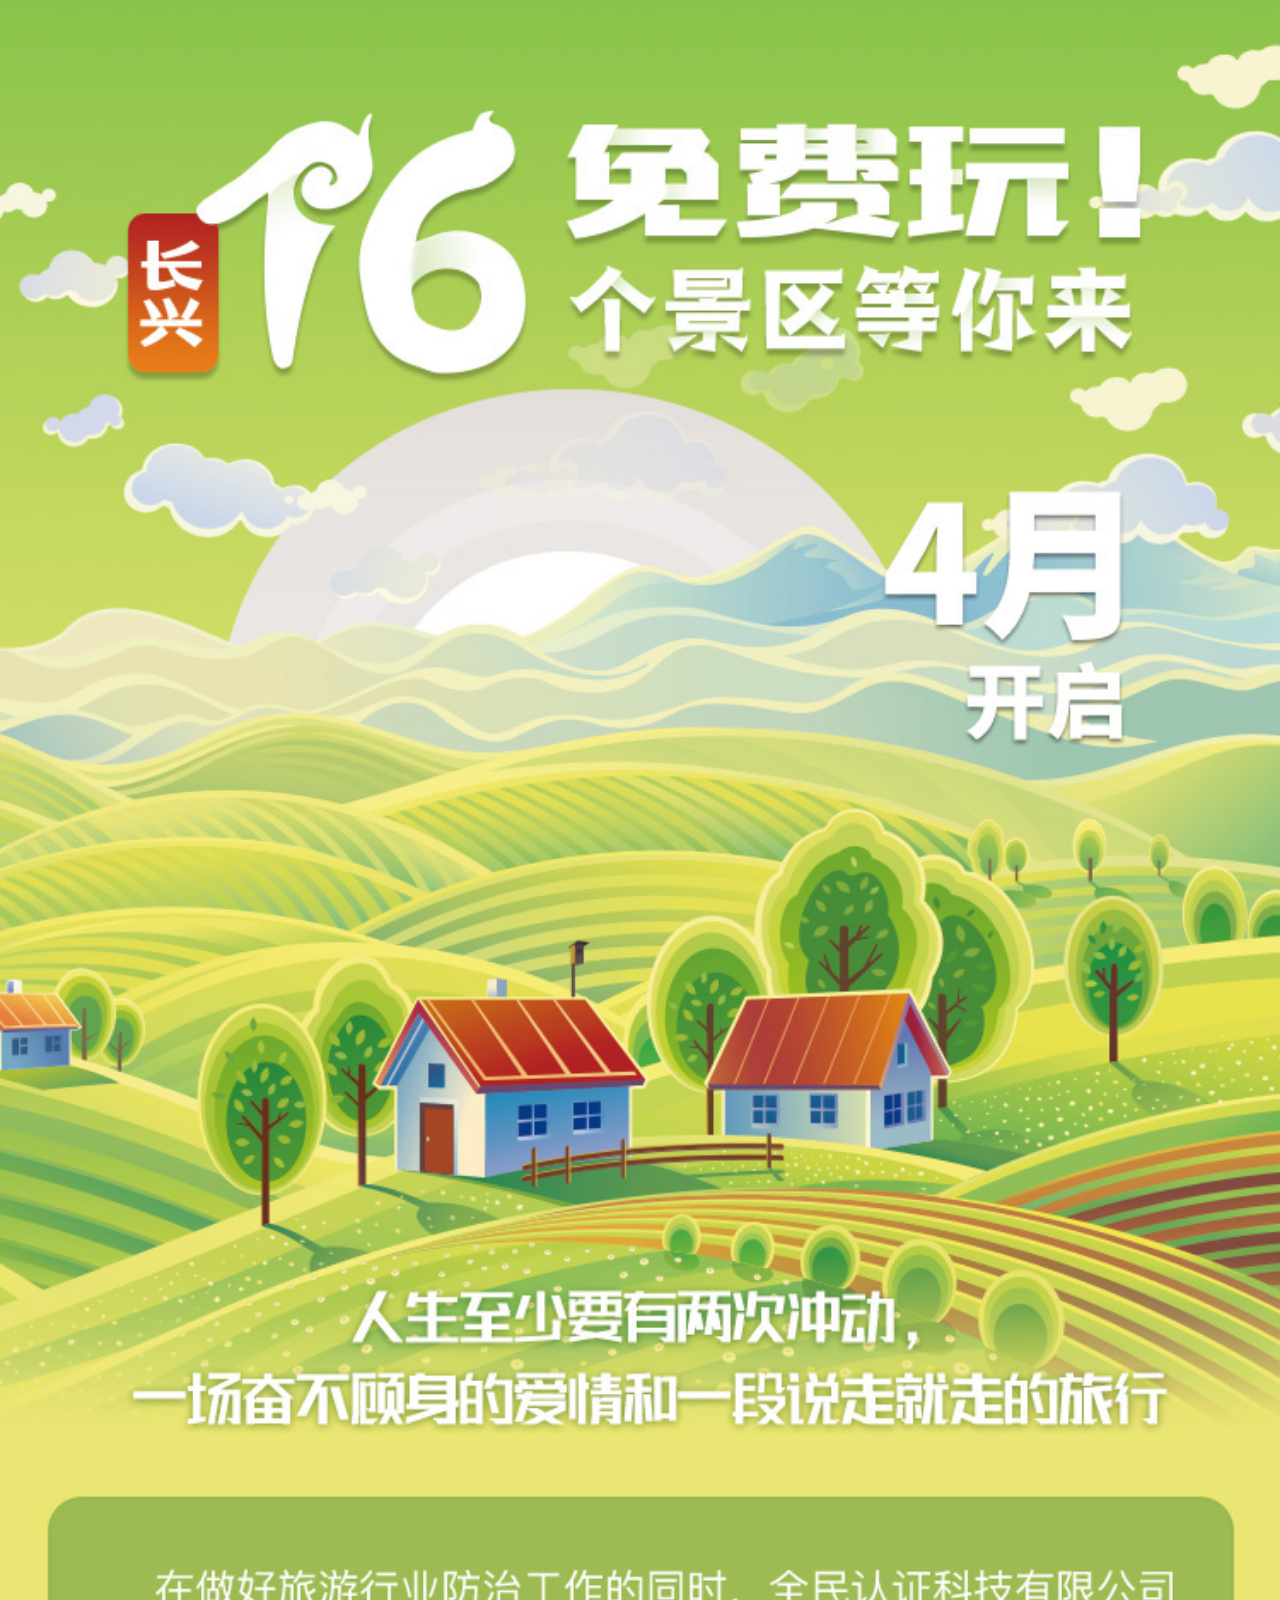
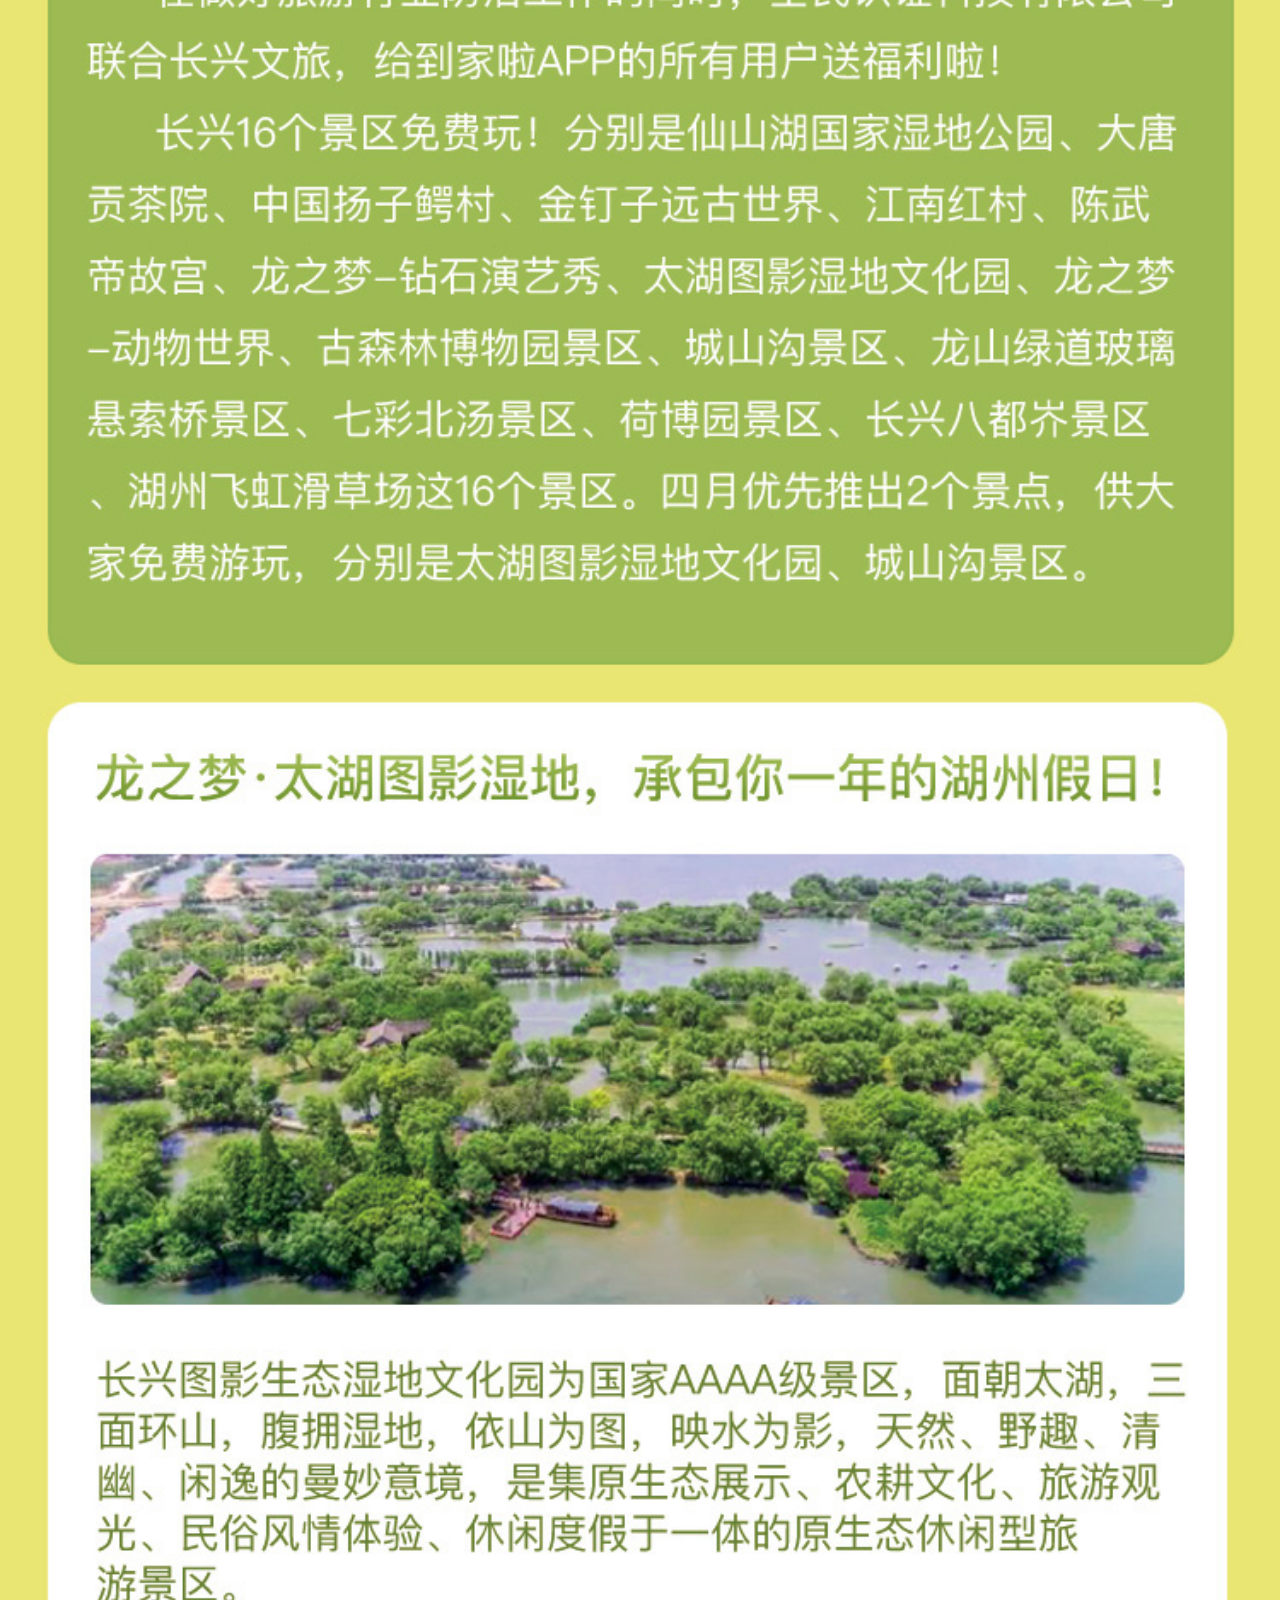
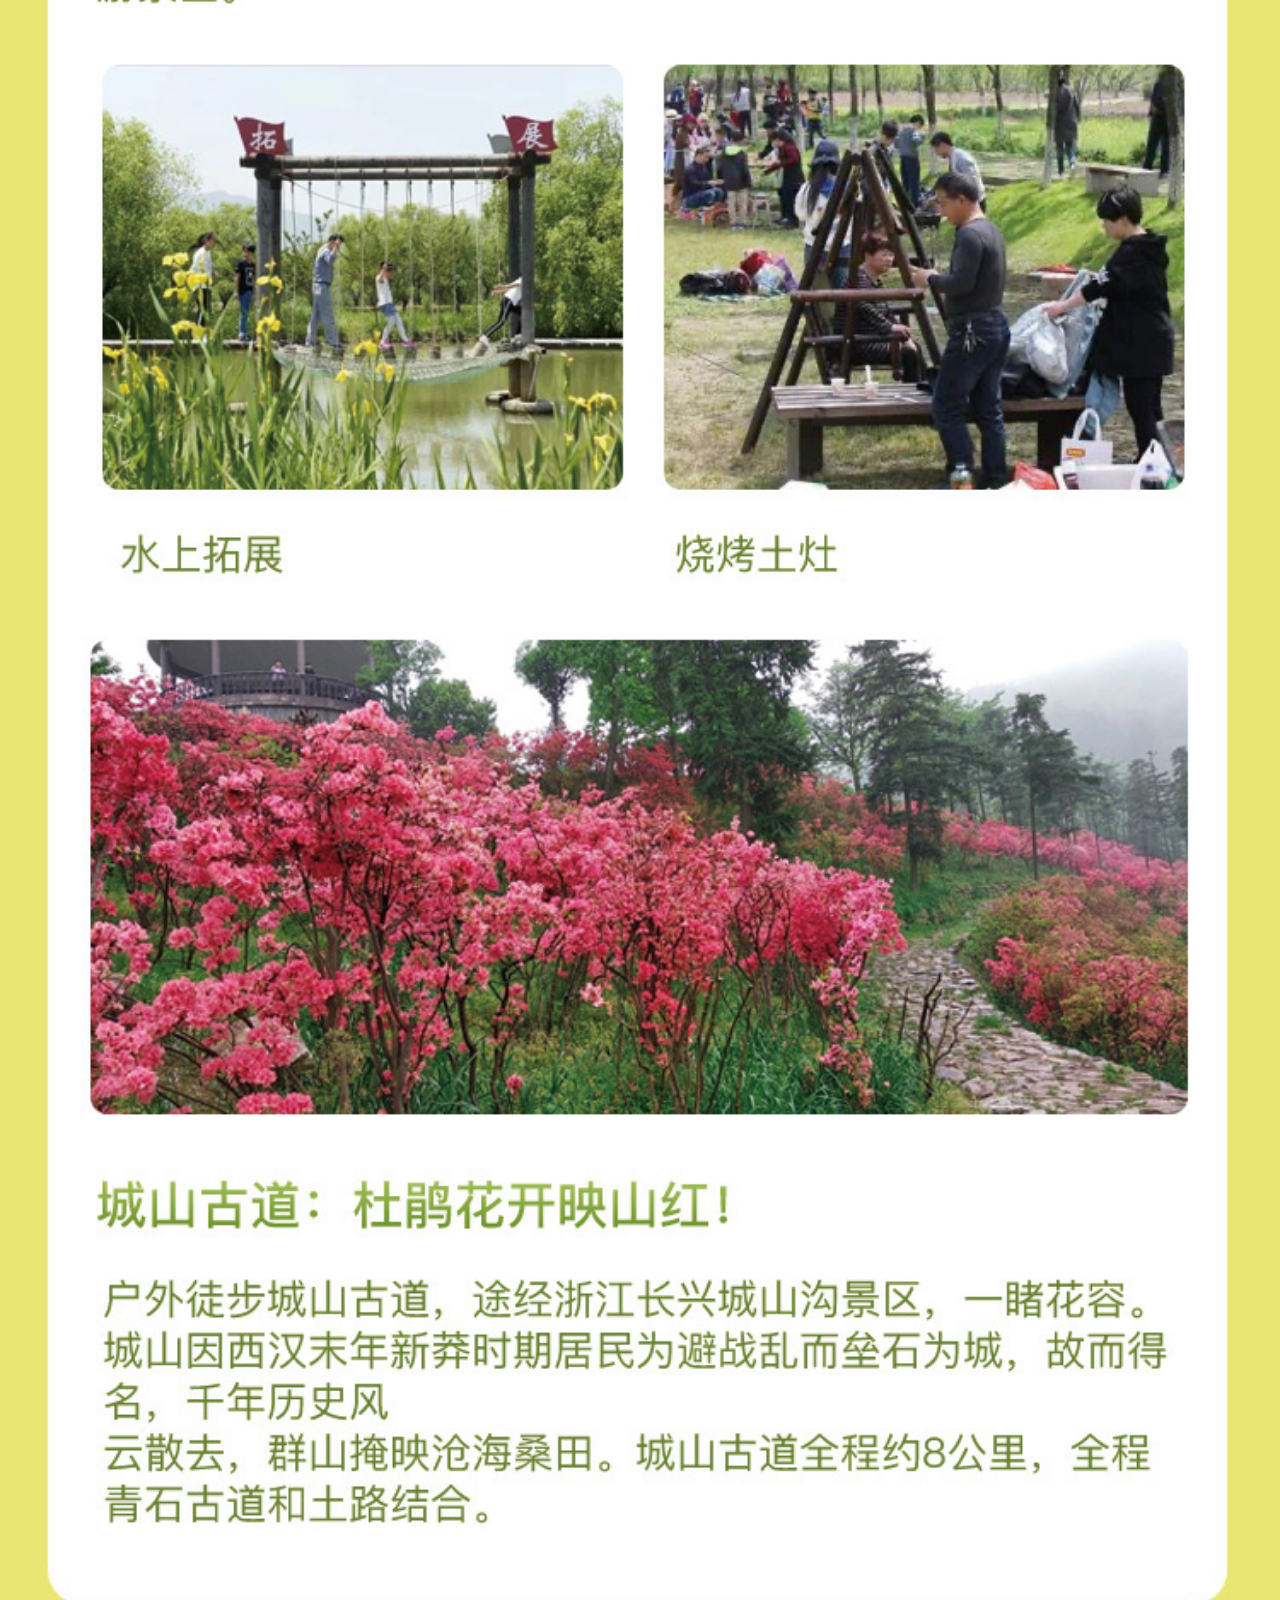
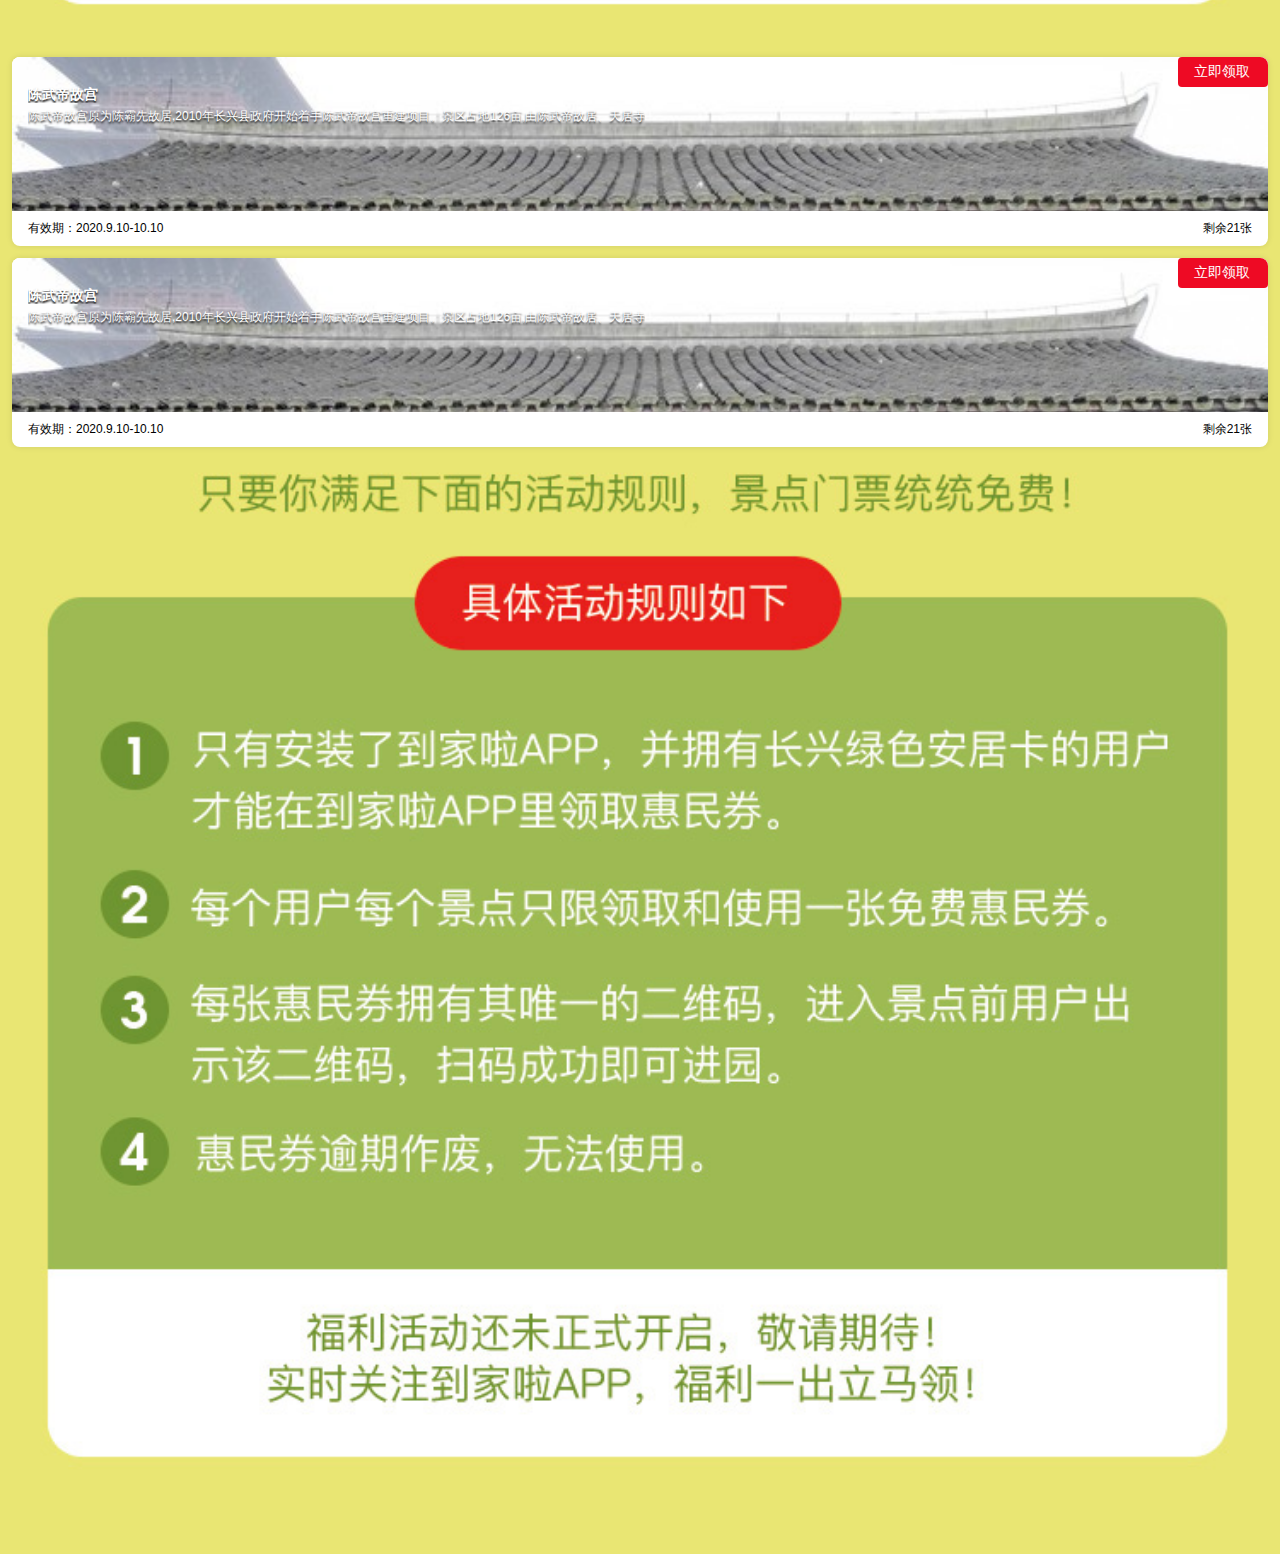
==== index.html @ 7ad89c56 "1" ====
<!doctype html>
<html>
<head>
<meta name="viewport" content="width=device-width,minimum-scale=1,user-scalable=no,maximum-scale=1,initial-scale=1" />
<meta name="apple-mobile-web-app-capable" content="yes" />
<meta name="apple-mobile-web-app-status-bar-style" content="black" />
<meta name="format-detection" content="telephone=no" />
<meta name="description" content="" />
<meta http-equiv="Content-Type" content="text/html; charset=utf-8" />
<title>核验门票</title>
<link rel="stylesheet" href="weui/weui.min.css">
<link rel="stylesheet" href="weui/jquery-weui.min.css">
<link rel="stylesheet" href="css/mangoui-common.css">
<link rel="stylesheet" href="css/kj.css">
</head>
 
<body style="background-color: #e9e673"> 
	
	<img src="images/ss_01.jpg" alt="" style="width: 100%">
	<div class="insy">
	<div class="card__thumb van-coupon">
		<div class="coupon__content img" style="background-image: url(images/ff.jpeg);">
   <div class="">
	   <div class="van-card__tag1">
	   <div class="van-tag van-tag--danger">立即领取</div></div>
	<div class="p">
          <div class="name">陈武帝故宫</div>
          <div class="valid ">陈武帝故宫原为陈霸先故居,2010年长兴县政府开始着手陈武帝故宫重建项目。景区占地126亩,由陈武帝故居、天居寺</div>
        </div>
	</div>
		</div>
<div class="van-coupon__description">
			<div>有效期：2020.9.10-10.10<span class="fr">剩余21张</span></div>	
		</div>
		</div>
		
	<div class="card__thumb van-coupon">
		<div class="coupon__content img" style="background-image: url(images/ff.jpeg);">
   <div class="">
	   <div class="van-card__tag1">
	   <div class="van-tag van-tag--danger">立即领取</div></div>
	<div class="p">
          <div class="name">陈武帝故宫</div>
          <div class="valid ">陈武帝故宫原为陈霸先故居,2010年长兴县政府开始着手陈武帝故宫重建项目。景区占地126亩,由陈武帝故居、天居寺</div>
        </div>
	</div>
		</div>
<div class="van-coupon__description">
			<div>有效期：2020.9.10-10.10<span class="fr">剩余21张</span></div>	
		</div>
		</div>
	</div>
	 <img src="images/ss_03.jpg" alt="" style="width: 100%">
		
</body>
	
	
	
<script src="weui/jquery.min.js"></script>
<script src="weui/jquery-weui.min.js"></script>
<!-- 如果使用了某些拓展插件还需要额外的JS -->
<script src="weui/fastclick.js"></script>
<script>
  $(function() {
    FastClick.attach(document.body);
  });
</script>
</html>
---- weui/weui.min.css ----
.weui-cell_access/*!
 * WeUI v1.1.3 (https://github.com/weui/weui)
 * Copyright 2018 Tencent, Inc.
 * Licensed under the MIT license
 */html{-ms-text-size-adjust:100%;-webkit-text-size-adjust:100%}body{line-height:1.6;font-family:-apple-system-font,Helvetica Neue,sans-serif}*{margin:0;padding:0}a img{border:0}a{text-decoration:none;-webkit-tap-highlight-color:rgba(0,0,0,0)}@font-face{font-weight:400;font-style:normal;font-family:weui;src:url('[data-uri]') format('truetype')}[class*=" weui-icon-"],[class^=weui-icon-]{display:inline-block;vertical-align:middle;font:normal normal normal 14px/1 weui;font-size:inherit;text-rendering:auto;-webkit-font-smoothing:antialiased}[class*=" weui-icon-"]:before,[class^=weui-icon-]:before{display:inline-block;margin-left:.2em;margin-right:.2em}.weui-icon-circle:before{content:"\EA01"}.weui-icon-download:before{content:"\EA02"}.weui-icon-info:before{content:"\EA03"}.weui-icon-safe-success:before{content:"\EA04"}.weui-icon-safe-warn:before{content:"\EA05"}.weui-icon-success:before{content:"\EA06"}.weui-icon-success-circle:before{content:"\EA07"}.weui-icon-success-no-circle:before{content:"\EA08"}.weui-icon-waiting:before{content:"\EA09"}.weui-icon-waiting-circle:before{content:"\EA0A"}.weui-icon-warn:before{content:"\EA0B"}.weui-icon-info-circle:before{content:"\EA0C"}.weui-icon-cancel:before{content:"\EA0D"}.weui-icon-search:before{content:"\EA0E"}.weui-icon-clear:before{content:"\EA0F"}.weui-icon-back:before{content:"\EA10"}.weui-icon-delete:before{content:"\EA11"}[class*=" weui-icon_"]:before,[class^=weui-icon_]:before{margin:0}.weui-icon-success{font-size:23px;color:#09bb07}.weui-icon-waiting{font-size:23px;color:#10aeff}.weui-icon-warn{font-size:23px;color:#f43530}.weui-icon-info{font-size:23px;color:#10aeff}.weui-icon-success-circle,.weui-icon-success-no-circle{font-size:23px;color:#09bb07}.weui-icon-waiting-circle{font-size:23px;color:#10aeff}.weui-icon-circle{font-size:23px;color:#c9c9c9}.weui-icon-download,.weui-icon-info-circle{font-size:23px;color:#09bb07}.weui-icon-safe-success{color:#09bb07}.weui-icon-safe-warn{color:#ffbe00}.weui-icon-cancel{color:#f43530;font-size:22px}.weui-icon-clear,.weui-icon-search{color:#b2b2b2;font-size:14px}.weui-icon-delete.weui-icon_gallery-delete{color:#fff;font-size:22px}.weui-icon_msg{font-size:93px}.weui-icon_msg.weui-icon-warn{color:#f76260}.weui-icon_msg-primary{font-size:93px}.weui-icon_msg-primary.weui-icon-warn{color:#ffbe00}.weui-btn{position:relative;display:block;margin-left:auto;margin-right:auto;padding-left:14px;padding-right:14px;box-sizing:border-box;font-size:18px;text-align:center;text-decoration:none;color:#fff;line-height:2.55555556;border-radius:5px;-webkit-tap-highlight-color:rgba(0,0,0,0);overflow:hidden}.weui-btn:after{content:" ";width:200%;height:200%;position:absolute;top:0;left:0;border:1px solid rgba(0,0,0,.2);-webkit-transform:scale(.5);transform:scale(.5);-webkit-transform-origin:0 0;transform-origin:0 0;box-sizing:border-box;border-radius:10px}.weui-btn_inline{display:inline-block}.weui-btn_default{color:#000;background-color:#f8f8f8}.weui-btn_default:not(.weui-btn_disabled):visited{color:#000}.weui-btn_default:not(.weui-btn_disabled):active{color:rgba(0,0,0,.6);background-color:#dedede}.weui-btn_primary{background-color:#1aad19}.weui-btn_primary:not(.weui-btn_disabled):visited{color:#fff}.weui-btn_primary:not(.weui-btn_disabled):active{color:hsla(0,0%,100%,.6);background-color:#179b16}.weui-btn_warn{background-color:#e64340}.weui-btn_warn:not(.weui-btn_disabled):visited{color:#fff}.weui-btn_warn:not(.weui-btn_disabled):active{color:hsla(0,0%,100%,.6);background-color:#ce3c39}.weui-btn_disabled{color:hsla(0,0%,100%,.6)}.weui-btn_disabled.weui-btn_default{color:rgba(0,0,0,.3);background-color:#f7f7f7}.weui-btn_disabled.weui-btn_primary{background-color:#9ed99d}.weui-btn_disabled.weui-btn_warn{background-color:#ec8b89}.weui-btn_loading .weui-loading{margin:-.2em .34em 0 0}.weui-btn_loading.weui-btn_primary,.weui-btn_loading.weui-btn_warn{color:hsla(0,0%,100%,.6)}.weui-btn_loading.weui-btn_primary{background-color:#179b16}.weui-btn_loading.weui-btn_warn{background-color:#ce3c39}.weui-btn_plain-primary{color:#1aad19;border:1px solid #1aad19}.weui-btn_plain-primary:not(.weui-btn_plain-disabled):active{color:rgba(26,173,25,.6);border-color:rgba(26,173,25,.6)}.weui-btn_plain-primary:after{border-width:0}.weui-btn_plain-default{color:#353535;border:1px solid #353535}.weui-btn_plain-default:not(.weui-btn_plain-disabled):active{color:rgba(53,53,53,.6);border-color:rgba(53,53,53,.6)}.weui-btn_plain-default:after{border-width:0}.weui-btn_plain-disabled{color:rgba(0,0,0,.2);border-color:rgba(0,0,0,.2)}button.weui-btn,input.weui-btn{width:100%;border-width:0;outline:0;-webkit-appearance:none}button.weui-btn:focus,input.weui-btn:focus{outline:0}button.weui-btn_inline,button.weui-btn_mini,input.weui-btn_inline,input.weui-btn_mini{width:auto}button.weui-btn_plain-default,button.weui-btn_plain-primary,input.weui-btn_plain-default,input.weui-btn_plain-primary{border-width:1px;background-color:transparent}.weui-btn_mini{display:inline-block;padding:0 1.32em;line-height:2.3;font-size:13px}.weui-btn+.weui-btn{margin-top:15px}.weui-btn.weui-btn_inline+.weui-btn.weui-btn_inline{margin-top:auto;margin-left:15px}.weui-btn-area{margin:1.17647059em 15px .3em}.weui-btn-area_inline{display:-webkit-box;display:-webkit-flex;display:flex}.weui-btn-area_inline .weui-btn{margin-top:auto;margin-right:15px;width:100%;-webkit-box-flex:1;-webkit-flex:1;flex:1}.weui-btn-area_inline .weui-btn:last-child{margin-right:0}.weui-cells{margin-top:1.17647059em;background-color:#fff;line-height:1.47058824;font-size:17px;overflow:hidden;position:relative}.weui-cells:before{top:0;border-top:1px solid #e5e5e5;-webkit-transform-origin:0 0;transform-origin:0 0;-webkit-transform:scaleY(.5);transform:scaleY(.5)}.weui-cells:after,.weui-cells:before{content:" ";position:absolute;left:0;right:0;height:1px;color:#e5e5e5;z-index:2}.weui-cells:after{bottom:0;border-bottom:1px solid #e5e5e5;-webkit-transform-origin:0 100%;transform-origin:0 100%;-webkit-transform:scaleY(.5);transform:scaleY(.5)}.weui-cells__title{margin-top:.77em;margin-bottom:.3em;padding-left:15px;padding-right:15px;color:#999;font-size:14px}.weui-cells__title+.weui-cells{margin-top:0}.weui-cells__tips{margin-top:.3em;color:#999;padding-left:15px;padding-right:15px;font-size:14px}.weui-cell{padding:10px 15px;position:relative;display:-webkit-box;display:-webkit-flex;display:flex;-webkit-box-align:center;-webkit-align-items:center;align-items:center}.weui-cell:before{content:" ";position:absolute;left:0;top:0;right:0;height:1px;border-top:1px solid #e5e5e5;color:#e5e5e5;-webkit-transform-origin:0 0;transform-origin:0 0;-webkit-transform:scaleY(.5);transform:scaleY(.5);left:15px;z-index:2}.weui-cell:first-child:before{display:none}.weui-cell_primary{-webkit-box-align:start;-webkit-align-items:flex-start;align-items:flex-start}.weui-cell__bd{-webkit-box-flex:1;-webkit-flex:1;flex:1}.weui-cell__ft{text-align:right;color:#999}.weui-cell_swiped{display:block;padding:0}.weui-cell_swiped>.weui-cell__bd{position:relative;z-index:1;background-color:#fff}.weui-cell_swiped>.weui-cell__ft{position:absolute;right:0;top:0;bottom:0;display:-webkit-box;display:-webkit-flex;display:flex;color:#fff}.weui-swiped-btn{display:block;padding:10px 1em;line-height:1.47058824;color:inherit}.weui-swiped-btn_default{background-color:#c7c7cc}.weui-swiped-btn_warn{background-color:#ff3b30}.weui-cell_access{-webkit-tap-highlight-color:rgba(0,0,0,0);color:inherit}.weui-cell_access:active{background-color:#ececec}.weui-cell_access .weui-cell__ft{padding-right:13px;position:relative}.weui-cell_access .weui-cell__ft:after{content:" ";display:inline-block;height:6px;width:6px;border-width:2px 2px 0 0;border-color:#c8c8cd;border-style:solid;-webkit-transform:matrix(.71,.71,-.71,.71,0,0);transform:matrix(.71,.71,-.71,.71,0,0);position:relative;top:-2px;position:absolute;top:50%;margin-top:-4px;right:2px}.weui-cell_link{color:#586c94;font-size:14px}.weui-cell_link:first-child:before{display:block}.weui-check__label{-webkit-tap-highlight-color:rgba(0,0,0,0)}.weui-check__label:active{background-color:#ececec}.weui-check{position:absolute;left:-9999em}.weui-cells_radio .weui-cell__ft{padding-left:.35em}.weui-cells_radio .weui-check+.weui-icon-checked{min-width:16px}.weui-cells_radio .weui-check:checked+.weui-icon-checked:before{display:block;content:'\EA08';color:#09bb07;font-size:16px}.weui-cells_checkbox .weui-cell__hd{padding-right:.35em}.weui-cells_checkbox .weui-icon-checked:before{content:'\EA01';color:#c9c9c9;font-size:23px;display:block}.weui-cells_checkbox .weui-check:checked+.weui-icon-checked:before{content:'\EA06';color:#09bb07}.weui-label{display:block;width:105px;word-wrap:break-word;word-break:break-all}.weui-input{width:100%;border:0;outline:0;-webkit-appearance:none;background-color:transparent;font-size:inherit;color:inherit;height:1.47058824em;line-height:1.47058824}.weui-input::-webkit-inner-spin-button,.weui-input::-webkit-outer-spin-button{-webkit-appearance:none;margin:0}.weui-textarea{display:block;border:0;resize:none;width:100%;color:inherit;font-size:1em;line-height:inherit;outline:0}.weui-textarea-counter{color:#b2b2b2;text-align:right}.weui-cell_warn .weui-textarea-counter{color:#e64340}.weui-toptips{display:none;position:fixed;-webkit-transform:translateZ(0);transform:translateZ(0);top:0;left:0;right:0;padding:5px;font-size:14px;text-align:center;color:#fff;z-index:5000;word-wrap:break-word;word-break:break-all}.weui-toptips_warn{background-color:#e64340}.weui-cells_form .weui-cell__ft{font-size:0}.weui-cells_form .weui-icon-warn{display:none}.weui-cells_form input,.weui-cells_form label[for],.weui-cells_form textarea{-webkit-tap-highlight-color:rgba(0,0,0,0)}.weui-cell_warn{color:#e64340}.weui-cell_warn .weui-icon-warn{display:inline-block}.weui-form-preview{position:relative;background-color:#fff}.weui-form-preview:before{top:0;border-top:1px solid #e5e5e5;-webkit-transform-origin:0 0;transform-origin:0 0;-webkit-transform:scaleY(.5);transform:scaleY(.5)}.weui-form-preview:after,.weui-form-preview:before{content:" ";position:absolute;left:0;right:0;height:1px;color:#e5e5e5}.weui-form-preview:after{bottom:0;border-bottom:1px solid #e5e5e5;-webkit-transform-origin:0 100%;transform-origin:0 100%;-webkit-transform:scaleY(.5);transform:scaleY(.5)}.weui-form-preview__hd{position:relative;padding:10px 15px;text-align:right;line-height:2.5em}.weui-form-preview__hd:after{content:" ";position:absolute;left:0;bottom:0;right:0;height:1px;border-bottom:1px solid #e5e5e5;color:#e5e5e5;-webkit-transform-origin:0 100%;transform-origin:0 100%;-webkit-transform:scaleY(.5);transform:scaleY(.5);left:15px}.weui-form-preview__hd .weui-form-preview__value{font-style:normal;font-size:1.6em}.weui-form-preview__bd{padding:10px 15px;font-size:.9em;text-align:right;color:#999;line-height:2}.weui-form-preview__ft{position:relative;line-height:50px;display:-webkit-box;display:-webkit-flex;display:flex}.weui-form-preview__ft:before{content:" ";position:absolute;left:0;top:0;right:0;height:1px;border-top:1px solid #d5d5d6;color:#d5d5d6;-webkit-transform-origin:0 0;transform-origin:0 0;-webkit-transform:scaleY(.5);transform:scaleY(.5)}.weui-form-preview__item{overflow:hidden}.weui-form-preview__label{float:left;margin-right:1em;min-width:4em;color:#999;text-align:justify;text-align-last:justify}.weui-form-preview__value{display:block;overflow:hidden;word-break:normal;word-wrap:break-word}.weui-form-preview__btn{position:relative;display:block;-webkit-box-flex:1;-webkit-flex:1;flex:1;color:#3cc51f;text-align:center;-webkit-tap-highlight-color:rgba(0,0,0,0)}button.weui-form-preview__btn{background-color:transparent;border:0;outline:0;line-height:inherit;font-size:inherit}.weui-form-preview__btn:active{background-color:#eee}.weui-form-preview__btn:after{content:" ";position:absolute;left:0;top:0;width:1px;bottom:0;border-left:1px solid #d5d5d6;color:#d5d5d6;-webkit-transform-origin:0 0;transform-origin:0 0;-webkit-transform:scaleX(.5);transform:scaleX(.5)}.weui-form-preview__btn:first-child:after{display:none}.weui-form-preview__btn_default{color:#999}.weui-form-preview__btn_primary{color:#0bb20c}.weui-cell_select{padding:0}.weui-cell_select .weui-select{padding-right:30px}.weui-cell_select .weui-cell__bd:after{content:" ";display:inline-block;height:6px;width:6px;border-width:2px 2px 0 0;border-color:#c8c8cd;border-style:solid;-webkit-transform:matrix(.71,.71,-.71,.71,0,0);transform:matrix(.71,.71,-.71,.71,0,0);position:relative;top:-2px;position:absolute;top:50%;right:15px;margin-top:-4px}.weui-select{-webkit-appearance:none;border:0;outline:0;background-color:transparent;width:100%;font-size:inherit;height:45px;line-height:45px;position:relative;z-index:1;padding-left:15px}.weui-cell_select-before{padding-right:15px}.weui-cell_select-before .weui-select{width:105px;box-sizing:border-box}.weui-cell_select-before .weui-cell__hd{position:relative}.weui-cell_select-before .weui-cell__hd:after{content:" ";position:absolute;right:0;top:0;width:1px;bottom:0;border-right:1px solid #e5e5e5;color:#e5e5e5;-webkit-transform-origin:100% 0;transform-origin:100% 0;-webkit-transform:scaleX(.5);transform:scaleX(.5)}.weui-cell_select-before .weui-cell__hd:before{content:" ";display:inline-block;height:6px;width:6px;border-width:2px 2px 0 0;border-color:#c8c8cd;border-style:solid;-webkit-transform:matrix(.71,.71,-.71,.71,0,0);transform:matrix(.71,.71,-.71,.71,0,0);position:relative;top:-2px;position:absolute;top:50%;right:15px;margin-top:-4px}.weui-cell_select-before .weui-cell__bd{padding-left:15px}.weui-cell_select-before .weui-cell__bd:after{display:none}.weui-cell_select-after{padding-left:15px}.weui-cell_select-after .weui-select{padding-left:0}.weui-cell_vcode{padding-top:0;padding-right:0;padding-bottom:0}.weui-vcode-btn,.weui-vcode-img{margin-left:5px;height:45px;vertical-align:middle}.weui-vcode-btn{display:inline-block;padding:0 .6em 0 .7em;border-left:1px solid #e5e5e5;line-height:45px;font-size:17px;color:#3cc51f}button.weui-vcode-btn{background-color:transparent;border-top:0;border-right:0;border-bottom:0;outline:0}.weui-vcode-btn:active{color:#52a341}.weui-gallery{display:none;position:fixed;top:0;right:0;bottom:0;left:0;background-color:#000;z-index:1000}.weui-gallery__img{position:absolute;top:0;right:0;bottom:60px;left:0;background:50% no-repeat;background-size:contain}.weui-gallery__opr{position:absolute;right:0;bottom:0;left:0;background-color:#0d0d0d;color:#fff;line-height:60px;text-align:center}.weui-gallery__del{display:block}.weui-cell_switch{padding-top:6.5px;padding-bottom:6.5px}.weui-switch{-webkit-appearance:none;appearance:none}.weui-switch,.weui-switch-cp__box{position:relative;width:52px;height:32px;border:1px solid #dfdfdf;outline:0;border-radius:16px;box-sizing:border-box;background-color:#dfdfdf;-webkit-transition:background-color .1s,border .1s;transition:background-color .1s,border .1s}.weui-switch-cp__box:before,.weui-switch:before{content:" ";position:absolute;top:0;left:0;width:50px;height:30px;border-radius:15px;background-color:#fdfdfd;-webkit-transition:-webkit-transform .35s cubic-bezier(.45,1,.4,1);transition:-webkit-transform .35s cubic-bezier(.45,1,.4,1);transition:transform .35s cubic-bezier(.45,1,.4,1);transition:transform .35s cubic-bezier(.45,1,.4,1),-webkit-transform .35s cubic-bezier(.45,1,.4,1)}.weui-switch-cp__box:after,.weui-switch:after{content:" ";position:absolute;top:0;left:0;width:30px;height:30px;border-radius:15px;background-color:#fff;box-shadow:0 1px 3px rgba(0,0,0,.4);-webkit-transition:-webkit-transform .35s cubic-bezier(.4,.4,.25,1.35);transition:-webkit-transform .35s cubic-bezier(.4,.4,.25,1.35);transition:transform .35s cubic-bezier(.4,.4,.25,1.35);transition:transform .35s cubic-bezier(.4,.4,.25,1.35),-webkit-transform .35s cubic-bezier(.4,.4,.25,1.35)}.weui-switch-cp__input:checked~.weui-switch-cp__box,.weui-switch:checked{border-color:#04be02;background-color:#04be02}.weui-switch-cp__input:checked~.weui-switch-cp__box:before,.weui-switch:checked:before{-webkit-transform:scale(0);transform:scale(0)}.weui-switch-cp__input:checked~.weui-switch-cp__box:after,.weui-switch:checked:after{-webkit-transform:translateX(20px);transform:translateX(20px)}.weui-switch-cp__input{position:absolute;left:-9999px}.weui-switch-cp__box{display:block}.weui-uploader__hd{display:-webkit-box;display:-webkit-flex;display:flex;padding-bottom:10px;-webkit-box-align:center;-webkit-align-items:center;align-items:center}.weui-uploader__title{-webkit-box-flex:1;-webkit-flex:1;flex:1}.weui-uploader__info{color:#b2b2b2}.weui-uploader__bd{margin-bottom:-4px;margin-right:-9px;overflow:hidden}.weui-uploader__files{list-style:none}.weui-uploader__file{float:left;margin-right:9px;margin-bottom:9px;width:79px;height:79px;background:no-repeat 50%;background-size:cover}.weui-uploader__file_status{position:relative}.weui-uploader__file_status:before{content:" ";position:absolute;top:0;right:0;bottom:0;left:0;background-color:rgba(0,0,0,.5)}.weui-uploader__file_status .weui-uploader__file-content{display:block}.weui-uploader__file-content{display:none;position:absolute;top:50%;left:50%;-webkit-transform:translate(-50%,-50%);transform:translate(-50%,-50%);color:#fff}.weui-uploader__file-content .weui-icon-warn{display:inline-block}.weui-uploader__input-box{float:left;position:relative;margin-right:9px;margin-bottom:9px;width:77px;height:77px;border:1px solid #d9d9d9}.weui-uploader__input-box:after,.weui-uploader__input-box:before{content:" ";position:absolute;top:50%;left:50%;-webkit-transform:translate(-50%,-50%);transform:translate(-50%,-50%);background-color:#d9d9d9}.weui-uploader__input-box:before{width:2px;height:39.5px}.weui-uploader__input-box:after{width:39.5px;height:2px}.weui-uploader__input-box:active{border-color:#999}.weui-uploader__input-box:active:after,.weui-uploader__input-box:active:before{background-color:#999}.weui-uploader__input{position:absolute;z-index:1;top:0;left:0;width:100%;height:100%;opacity:0;-webkit-tap-highlight-color:rgba(0,0,0,0)}.weui-msg{padding-top:36px;text-align:center}.weui-msg__icon-area{margin-bottom:30px}.weui-msg__text-area{margin-bottom:25px;padding:0 20px}.weui-msg__text-area a{color:#586c94}.weui-msg__title{margin-bottom:5px;font-weight:400;font-size:20px}.weui-msg__desc,.weui-msg__title{word-wrap:break-word;word-break:break-all}.weui-msg__desc{font-size:14px;color:#999}.weui-msg__opr-area{margin-bottom:25px}.weui-msg__extra-area{margin-bottom:15px;font-size:14px;color:#999}.weui-msg__extra-area a{color:#586c94}@media screen and (min-height:438px){.weui-msg__extra-area{position:fixed;left:0;bottom:0;width:100%;text-align:center}}@media only screen and (device-width:375px) and (device-height:812px) and (-webkit-device-pixel-ratio:3){.weui-msg__extra-area{margin-bottom:49px}}.weui-article{padding:20px 15px;font-size:15px}.weui-article section{margin-bottom:1.5em}.weui-article h1{font-size:18px;font-weight:400;margin-bottom:.9em}.weui-article h2{font-size:16px}.weui-article h2,.weui-article h3{font-weight:400;margin-bottom:.34em}.weui-article h3{font-size:15px}.weui-article *{max-width:100%;box-sizing:border-box;word-wrap:break-word}.weui-article p{margin:0 0 .8em}.weui-tabbar{display:-webkit-box;display:-webkit-flex;display:flex;position:absolute;z-index:500;bottom:0;width:100%;background-color:#f7f7fa}.weui-tabbar:before{content:" ";position:absolute;left:0;top:0;right:0;height:1px;border-top:1px solid #c0bfc4;color:#c0bfc4;-webkit-transform-origin:0 0;transform-origin:0 0;-webkit-transform:scaleY(.5);transform:scaleY(.5)}.weui-tabbar__item{display:block;-webkit-box-flex:1;-webkit-flex:1;flex:1;padding:5px 0 0;font-size:0;color:#999;text-align:center;-webkit-tap-highlight-color:rgba(0,0,0,0)}.weui-tabbar__item.weui-bar__item_on .weui-tabbar__icon,.weui-tabbar__item.weui-bar__item_on .weui-tabbar__icon>i,.weui-tabbar__item.weui-bar__item_on .weui-tabbar__label{color:#09bb07}.weui-tabbar__icon{display:inline-block;width:27px;height:27px}.weui-tabbar__icon>i,i.weui-tabbar__icon{font-size:24px;color:#999}.weui-tabbar__icon img{width:100%;height:100%}.weui-tabbar__label{text-align:center;color:#999;font-size:10px;line-height:1.8}.weui-navbar{display:-webkit-box;display:-webkit-flex;display:flex;position:absolute;z-index:500;top:0;width:100%;background-color:#fafafa}.weui-navbar:after{content:" ";position:absolute;left:0;bottom:0;right:0;height:1px;border-bottom:1px solid #ccc;color:#ccc;-webkit-transform-origin:0 100%;transform-origin:0 100%;-webkit-transform:scaleY(.5);transform:scaleY(.5)}.weui-navbar+.weui-tab__panel{padding-top:50px;padding-bottom:0}.weui-navbar__item{position:relative;display:block;-webkit-box-flex:1;-webkit-flex:1;flex:1;padding:13px 0;text-align:center;font-size:15px;-webkit-tap-highlight-color:rgba(0,0,0,0)}.weui-navbar__item:active{background-color:#ededed}.weui-navbar__item.weui-bar__item_on{background-color:#eaeaea}.weui-navbar__item:after{content:" ";position:absolute;right:0;top:0;width:1px;bottom:0;border-right:1px solid #ccc;color:#ccc;-webkit-transform-origin:100% 0;transform-origin:100% 0;-webkit-transform:scaleX(.5);transform:scaleX(.5)}.weui-navbar__item:last-child:after{display:none}.weui-tab{position:relative;height:100%}.weui-tab__panel{box-sizing:border-box;height:100%;padding-bottom:50px;overflow:auto;-webkit-overflow-scrolling:touch}.weui-tab__content{display:none}.weui-progress{display:-webkit-box;display:-webkit-flex;display:flex;-webkit-box-align:center;-webkit-align-items:center;align-items:center}.weui-progress__bar{background-color:#ebebeb;height:3px;-webkit-box-flex:1;-webkit-flex:1;flex:1}.weui-progress__inner-bar{width:0;height:100%;background-color:#09bb07}.weui-progress__opr{display:block;margin-left:15px;font-size:0}.weui-panel{background-color:#fff;margin-top:10px;position:relative;overflow:hidden}.weui-panel:first-child{margin-top:0}.weui-panel:before{top:0;border-top:1px solid #e5e5e5;-webkit-transform-origin:0 0;transform-origin:0 0;-webkit-transform:scaleY(.5);transform:scaleY(.5)}.weui-panel:after,.weui-panel:before{content:" ";position:absolute;left:0;right:0;height:1px;color:#e5e5e5}.weui-panel:after{bottom:0;border-bottom:1px solid #e5e5e5;-webkit-transform-origin:0 100%;transform-origin:0 100%;-webkit-transform:scaleY(.5);transform:scaleY(.5)}.weui-panel__hd{padding:14px 15px 10px;color:#999;font-size:13px;position:relative}.weui-panel__hd:after{content:" ";position:absolute;left:0;bottom:0;right:0;height:1px;border-bottom:1px solid #e5e5e5;color:#e5e5e5;-webkit-transform-origin:0 100%;transform-origin:0 100%;-webkit-transform:scaleY(.5);transform:scaleY(.5);left:15px}.weui-media-box{padding:15px;position:relative}.weui-media-box:before{content:" ";position:absolute;left:0;top:0;right:0;height:1px;border-top:1px solid #e5e5e5;color:#e5e5e5;-webkit-transform-origin:0 0;transform-origin:0 0;-webkit-transform:scaleY(.5);transform:scaleY(.5);left:15px}.weui-media-box:first-child:before{display:none}a.weui-media-box{color:#000;-webkit-tap-highlight-color:rgba(0,0,0,0)}a.weui-media-box:active{background-color:#ececec}.weui-media-box__title{font-weight:400;font-size:17px;width:auto;overflow:hidden;text-overflow:ellipsis;white-space:nowrap;word-wrap:normal;word-wrap:break-word;word-break:break-all}.weui-media-box__desc{color:#999;font-size:13px;line-height:1.2;overflow:hidden;text-overflow:ellipsis;display:-webkit-box;-webkit-box-orient:vertical;-webkit-line-clamp:2}.weui-media-box__info{margin-top:15px;padding-bottom:5px;font-size:13px;color:#cecece;line-height:1em;list-style:none;overflow:hidden}.weui-media-box__info__meta{float:left;padding-right:1em}.weui-media-box__info__meta_extra{padding-left:1em;border-left:1px solid #cecece}.weui-media-box_text .weui-media-box__title{margin-bottom:8px}.weui-media-box_appmsg{display:-webkit-box;display:-webkit-flex;display:flex;-webkit-box-align:center;-webkit-align-items:center;align-items:center}.weui-media-box_appmsg .weui-media-box__hd{margin-right:.8em;width:60px;height:60px;line-height:60px;text-align:center}.weui-media-box_appmsg .weui-media-box__thumb{width:100%;max-height:100%;vertical-align:top}.weui-media-box_appmsg .weui-media-box__bd{-webkit-box-flex:1;-webkit-flex:1;flex:1;min-width:0}.weui-media-box_small-appmsg{padding:0}.weui-media-box_small-appmsg .weui-cells{margin-top:0}.weui-media-box_small-appmsg .weui-cells:before{display:none}.weui-grids{position:relative;overflow:hidden}.weui-grids:before{right:0;height:1px;border-top:1px solid #d9d9d9;-webkit-transform-origin:0 0;transform-origin:0 0;-webkit-transform:scaleY(.5);transform:scaleY(.5)}.weui-grids:after,.weui-grids:before{content:" ";position:absolute;left:0;top:0;color:#d9d9d9}.weui-grids:after{width:1px;bottom:0;border-left:1px solid #d9d9d9;-webkit-transform-origin:0 0;transform-origin:0 0;-webkit-transform:scaleX(.5);transform:scaleX(.5)}.weui-grid{position:relative;float:left;padding:20px 10px;width:33.33333333%;box-sizing:border-box}.weui-grid:before{top:0;width:1px;border-right:1px solid #d9d9d9;-webkit-transform-origin:100% 0;transform-origin:100% 0;-webkit-transform:scaleX(.5);transform:scaleX(.5)}.weui-grid:after,.weui-grid:before{content:" ";position:absolute;right:0;bottom:0;color:#d9d9d9}.weui-grid:after{left:0;height:1px;border-bottom:1px solid #d9d9d9;-webkit-transform-origin:0 100%;transform-origin:0 100%;-webkit-transform:scaleY(.5);transform:scaleY(.5)}.weui-grid:active{background-color:#ececec}.weui-grid__icon{width:28px;height:28px;margin:0 auto}.weui-grid__icon img{display:block;width:100%;height:100%}.weui-grid__icon+.weui-grid__label{margin-top:5px}.weui-grid__label{display:block;color:#000;white-space:nowrap;text-overflow:ellipsis;overflow:hidden}.weui-footer,.weui-grid__label{text-align:center;font-size:14px}.weui-footer{color:#999}.weui-footer a{color:#586c94}.weui-footer_fixed-bottom{position:fixed;bottom:.52em;left:0;right:0}.weui-footer__links{font-size:0}.weui-footer__link{display:inline-block;vertical-align:top;margin:0 .62em;position:relative;font-size:14px}.weui-footer__link:before{content:" ";position:absolute;left:0;top:0;width:1px;bottom:0;border-left:1px solid #c7c7c7;color:#c7c7c7;-webkit-transform-origin:0 0;transform-origin:0 0;-webkit-transform:scaleX(.5);transform:scaleX(.5);left:-.65em;top:.36em;bottom:.36em}.weui-footer__link:first-child:before{display:none}.weui-footer__text{padding:0 .34em;font-size:12px}.weui-flex{display:-webkit-box;display:-webkit-flex;display:flex}.weui-flex__item{-webkit-box-flex:1;-webkit-flex:1;flex:1}.weui-dialog{position:fixed;z-index:5000;width:80%;max-width:300px;top:50%;left:50%;-webkit-transform:translate(-50%,-50%);transform:translate(-50%,-50%);background-color:#fff;text-align:center;border-radius:3px;overflow:hidden}.weui-dialog__hd{padding:1.3em 1.6em .5em}.weui-dialog__title{font-weight:400;font-size:18px}.weui-dialog__bd{padding:0 1.6em .8em;min-height:40px;font-size:15px;line-height:1.3;word-wrap:break-word;word-break:break-all;color:#999}.weui-dialog__bd:first-child{padding:2.7em 20px 1.7em;color:#353535}.weui-dialog__ft{position:relative;line-height:48px;font-size:18px;display:-webkit-box;display:-webkit-flex;display:flex}.weui-dialog__ft:after{content:" ";position:absolute;left:0;top:0;right:0;height:1px;border-top:1px solid #d5d5d6;color:#d5d5d6;-webkit-transform-origin:0 0;transform-origin:0 0;-webkit-transform:scaleY(.5);transform:scaleY(.5)}.weui-dialog__btn{display:block;-webkit-box-flex:1;-webkit-flex:1;flex:1;color:#3cc51f;text-decoration:none;-webkit-tap-highlight-color:rgba(0,0,0,0);position:relative}.weui-dialog__btn:active{background-color:#eee}.weui-dialog__btn:after{content:" ";position:absolute;left:0;top:0;width:1px;bottom:0;border-left:1px solid #d5d5d6;color:#d5d5d6;-webkit-transform-origin:0 0;transform-origin:0 0;-webkit-transform:scaleX(.5);transform:scaleX(.5)}.weui-dialog__btn:first-child:after{display:none}.weui-dialog__btn_default{color:#353535}.weui-dialog__btn_primary{color:#0bb20c}.weui-skin_android .weui-dialog{text-align:left;box-shadow:0 6px 30px 0 rgba(0,0,0,.1)}.weui-skin_android .weui-dialog__title{font-size:21px}.weui-skin_android .weui-dialog__hd{text-align:left}.weui-skin_android .weui-dialog__bd{color:#999;padding:.25em 1.6em 2em;font-size:17px;text-align:left}.weui-skin_android .weui-dialog__bd:first-child{padding:1.6em 1.6em 2em;color:#353535}.weui-skin_android .weui-dialog__ft{display:block;text-align:right;line-height:42px;font-size:16px;padding:0 1.6em .7em}.weui-skin_android .weui-dialog__ft:after{display:none}.weui-skin_android .weui-dialog__btn{display:inline-block;vertical-align:top;padding:0 .8em}.weui-skin_android .weui-dialog__btn:after{display:none}.weui-skin_android .weui-dialog__btn:active,.weui-skin_android .weui-dialog__btn:visited{background-color:rgba(0,0,0,.06)}.weui-skin_android .weui-dialog__btn:last-child{margin-right:-.8em}.weui-skin_android .weui-dialog__btn_default{color:gray}@media screen and (min-width:1024px){.weui-dialog{width:35%}}.weui-toast{position:fixed;z-index:5000;width:7.6em;min-height:7.6em;top:180px;left:50%;margin-left:-3.8em;background:hsla(0,0%,7%,.7);text-align:center;border-radius:5px;color:#fff}.weui-icon_toast{margin:22px 0 0;display:block}.weui-icon_toast.weui-icon-success-no-circle:before{color:#fff;font-size:55px}.weui-icon_toast.weui-loading{margin:30px 0 0;width:38px;height:38px;vertical-align:baseline}.weui-toast__content{margin:0 0 15px}.weui-mask{background:rgba(0,0,0,.6)}.weui-mask,.weui-mask_transparent{position:fixed;z-index:1000;top:0;right:0;left:0;bottom:0}.weui-actionsheet{position:fixed;left:0;bottom:0;-webkit-transform:translateY(100%);transform:translateY(100%);-webkit-backface-visibility:hidden;backface-visibility:hidden;z-index:5000;width:100%;background-color:#efeff4;-webkit-transition:-webkit-transform .3s;transition:-webkit-transform .3s;transition:transform .3s;transition:transform .3s,-webkit-transform .3s}.weui-actionsheet__title{position:relative;height:65px;padding:0 20px;line-height:1.4;display:-webkit-box;display:-webkit-flex;display:flex;-webkit-box-pack:center;-webkit-justify-content:center;justify-content:center;-webkit-box-orient:vertical;-webkit-box-direction:normal;-webkit-flex-direction:column;flex-direction:column;text-align:center;font-size:14px;color:#888;background:#fcfcfd}.weui-actionsheet__title:before{content:" ";position:absolute;left:0;bottom:0;right:0;height:1px;border-bottom:1px solid #e5e5e5;color:#e5e5e5;-webkit-transform-origin:0 100%;transform-origin:0 100%;-webkit-transform:scaleY(.5);transform:scaleY(.5)}.weui-actionsheet__title .weui-actionsheet__title-text{overflow:hidden;text-overflow:ellipsis;display:-webkit-box;-webkit-box-orient:vertical;-webkit-line-clamp:2}.weui-actionsheet__menu{background-color:#fcfcfd}.weui-actionsheet__action{margin-top:6px;background-color:#fcfcfd}.weui-actionsheet__cell{position:relative;padding:10px 0;text-align:center;font-size:18px}.weui-actionsheet__cell:before{content:" ";position:absolute;left:0;top:0;right:0;height:1px;border-top:1px solid #e5e5e5;color:#e5e5e5;-webkit-transform-origin:0 0;transform-origin:0 0;-webkit-transform:scaleY(.5);transform:scaleY(.5)}.weui-actionsheet__cell:active{background-color:#ececec}.weui-actionsheet__cell:first-child:before{display:none}.weui-skin_android .weui-actionsheet{position:fixed;left:50%;top:50%;bottom:auto;-webkit-transform:translate(-50%,-50%);transform:translate(-50%,-50%);width:274px;box-sizing:border-box;-webkit-backface-visibility:hidden;backface-visibility:hidden;background:transparent;-webkit-transition:-webkit-transform .3s;transition:-webkit-transform .3s;transition:transform .3s;transition:transform .3s,-webkit-transform .3s}.weui-skin_android .weui-actionsheet__action{display:none}.weui-skin_android .weui-actionsheet__menu{border-radius:2px;box-shadow:0 6px 30px 0 rgba(0,0,0,.1)}.weui-skin_android .weui-actionsheet__cell{padding:13px 24px;font-size:16px;line-height:1.4;text-align:left}.weui-skin_android .weui-actionsheet__cell:first-child{border-top-left-radius:2px;border-top-right-radius:2px}.weui-skin_android .weui-actionsheet__cell:last-child{border-bottom-left-radius:2px;border-bottom-right-radius:2px}.weui-actionsheet_toggle{-webkit-transform:translate(0);transform:translate(0)}.weui-loadmore{width:65%;margin:1.5em auto;line-height:1.6em;font-size:14px;text-align:center}.weui-loadmore__tips{display:inline-block;vertical-align:middle}.weui-loadmore_line{border-top:1px solid #e5e5e5;margin-top:2.4em}.weui-loadmore_line .weui-loadmore__tips{position:relative;top:-.9em;padding:0 .55em;background-color:#fff;color:#999}.weui-loadmore_dot .weui-loadmore__tips{padding:0 .16em}.weui-loadmore_dot .weui-loadmore__tips:before{content:" ";width:4px;height:4px;border-radius:50%;background-color:#e5e5e5;display:inline-block;position:relative;vertical-align:0;top:-.16em}.weui-badge{display:inline-block;padding:.15em .4em;min-width:8px;border-radius:18px;background-color:#f43530;color:#fff;line-height:1.2;text-align:center;font-size:12px;vertical-align:middle}.weui-badge_dot{padding:.4em;min-width:0}.weui-search-bar{position:relative;padding:8px 10px;display:-webkit-box;display:-webkit-flex;display:flex;box-sizing:border-box;background-color:#efeff4;-webkit-text-size-adjust:100%;-webkit-box-align:center;-webkit-align-items:center;align-items:center}.weui-search-bar:before{top:0;border-top:1px solid #d7d6dc;-webkit-transform-origin:0 0;transform-origin:0 0;-webkit-transform:scaleY(.5);transform:scaleY(.5)}.weui-search-bar:after,.weui-search-bar:before{content:" ";position:absolute;left:0;right:0;height:1px;color:#d7d6dc}.weui-search-bar:after{bottom:0;border-bottom:1px solid #d7d6dc;-webkit-transform-origin:0 100%;transform-origin:0 100%;-webkit-transform:scaleY(.5);transform:scaleY(.5)}.weui-search-bar.weui-search-bar_focusing .weui-search-bar__cancel-btn{display:block}.weui-search-bar.weui-search-bar_focusing .weui-search-bar__label{display:none}.weui-search-bar__form{position:relative;-webkit-box-flex:1;-webkit-flex:auto;flex:auto;background-color:#efeff4}.weui-search-bar__form:after{content:'';position:absolute;left:0;top:0;width:200%;height:200%;-webkit-transform:scale(.5);transform:scale(.5);-webkit-transform-origin:0 0;transform-origin:0 0;border-radius:10px;border:1px solid #e6e6ea;box-sizing:border-box;background:#fff}.weui-search-bar__box{position:relative;padding-left:30px;padding-right:30px;height:100%;width:100%;box-sizing:border-box;z-index:1}.weui-search-bar__box .weui-search-bar__input{padding:4px 0;width:100%;height:1.42857143em;border:0;font-size:14px;line-height:1.42857143em;box-sizing:content-box;background:transparent}.weui-search-bar__box .weui-search-bar__input:focus{outline:none}.weui-search-bar__box .weui-icon-search{position:absolute;top:50%;left:10px;margin-top:-14px;line-height:28px}.weui-search-bar__box .weui-icon-clear{position:absolute;top:50%;right:0;margin-top:-14px;padding:0 10px;line-height:28px}.weui-search-bar__label{position:absolute;top:1px;right:1px;bottom:1px;left:1px;z-index:2;border-radius:3px;text-align:center;color:#9b9b9b;background:#fff}.weui-search-bar__label span{display:inline-block;font-size:14px;vertical-align:middle}.weui-search-bar__label .weui-icon-search{margin-right:5px}.weui-search-bar__cancel-btn{display:none;margin-left:10px;line-height:28px;color:#09bb07;white-space:nowrap}.weui-search-bar__input:not(:valid)~.weui-icon-clear{display:none}input[type=search]::-webkit-search-cancel-button,input[type=search]::-webkit-search-decoration,input[type=search]::-webkit-search-results-button,input[type=search]::-webkit-search-results-decoration{display:none}.weui-picker{position:fixed;width:100%;left:0;bottom:0;z-index:5000;-webkit-backface-visibility:hidden;backface-visibility:hidden;-webkit-transform:translateY(100%);transform:translateY(100%);-webkit-transition:-webkit-transform .3s;transition:-webkit-transform .3s;transition:transform .3s;transition:transform .3s,-webkit-transform .3s}.weui-picker__hd{display:-webkit-box;display:-webkit-flex;display:flex;padding:9px 15px;background-color:#fff;position:relative;text-align:center;font-size:17px}.weui-picker__hd:after{content:" ";position:absolute;left:0;bottom:0;right:0;height:1px;border-bottom:1px solid #e5e5e5;color:#e5e5e5;-webkit-transform-origin:0 100%;transform-origin:0 100%;-webkit-transform:scaleY(.5);transform:scaleY(.5)}.weui-picker__action{display:block;-webkit-box-flex:1;-webkit-flex:1;flex:1;color:#1aad19}.weui-picker__action:first-child{text-align:left;color:#888}.weui-picker__action:last-child{text-align:right}.weui-picker__bd{display:-webkit-box;display:-webkit-flex;display:flex;position:relative;background-color:#fff;height:238px;overflow:hidden}.weui-picker__group{-webkit-box-flex:1;-webkit-flex:1;flex:1;position:relative;height:100%}.weui-picker__mask{top:0;height:100%;margin:0 auto;background:-webkit-linear-gradient(top,hsla(0,0%,100%,.95),hsla(0,0%,100%,.6)),-webkit-linear-gradient(bottom,hsla(0,0%,100%,.95),hsla(0,0%,100%,.6));background:linear-gradient(180deg,hsla(0,0%,100%,.95),hsla(0,0%,100%,.6)),linear-gradient(0deg,hsla(0,0%,100%,.95),hsla(0,0%,100%,.6));background-position:top,bottom;background-size:100% 102px;background-repeat:no-repeat;-webkit-transform:translateZ(0);transform:translateZ(0)}.weui-picker__indicator,.weui-picker__mask{position:absolute;left:0;width:100%;z-index:3}.weui-picker__indicator{height:34px;top:102px}.weui-picker__indicator:before{top:0;border-top:1px solid #e5e5e5;-webkit-transform-origin:0 0;transform-origin:0 0;-webkit-transform:scaleY(.5);transform:scaleY(.5)}.weui-picker__indicator:after,.weui-picker__indicator:before{content:" ";position:absolute;left:0;right:0;height:1px;color:#e5e5e5}.weui-picker__indicator:after{bottom:0;border-bottom:1px solid #e5e5e5;-webkit-transform-origin:0 100%;transform-origin:0 100%;-webkit-transform:scaleY(.5);transform:scaleY(.5)}.weui-picker__content{position:absolute;top:0;left:0;width:100%}.weui-picker__item{padding:0;height:34px;line-height:34px;text-align:center;color:#000;text-overflow:ellipsis;white-space:nowrap;overflow:hidden}.weui-picker__item_disabled{color:#999}@-webkit-keyframes a{0%{-webkit-transform:translate3d(0,100%,0);transform:translate3d(0,100%,0)}to{-webkit-transform:translateZ(0);transform:translateZ(0)}}@keyframes a{0%{-webkit-transform:translate3d(0,100%,0);transform:translate3d(0,100%,0)}to{-webkit-transform:translateZ(0);transform:translateZ(0)}}.weui-animate-slide-up{-webkit-animation:a ease .3s forwards;animation:a ease .3s forwards}@-webkit-keyframes b{0%{-webkit-transform:translateZ(0);transform:translateZ(0)}to{-webkit-transform:translate3d(0,100%,0);transform:translate3d(0,100%,0)}}@keyframes b{0%{-webkit-transform:translateZ(0);transform:translateZ(0)}to{-webkit-transform:translate3d(0,100%,0);transform:translate3d(0,100%,0)}}.weui-animate-slide-down{-webkit-animation:b ease .3s forwards;animation:b ease .3s forwards}@-webkit-keyframes c{0%{opacity:0}to{opacity:1}}@keyframes c{0%{opacity:0}to{opacity:1}}.weui-animate-fade-in{-webkit-animation:c ease .3s forwards;animation:c ease .3s forwards}@-webkit-keyframes d{0%{opacity:1}to{opacity:0}}@keyframes d{0%{opacity:1}to{opacity:0}}.weui-animate-fade-out{-webkit-animation:d ease .3s forwards;animation:d ease .3s forwards}.weui-agree{display:block;padding:.5em 15px;font-size:13px}.weui-agree a{color:#586c94}.weui-agree__text{color:#999}.weui-agree__checkbox{-webkit-appearance:none;appearance:none;outline:0;font-size:0;border:1px solid #d1d1d1;background-color:#fff;border-radius:3px;width:13px;height:13px;position:relative;vertical-align:0;top:2px}.weui-agree__checkbox:checked:before{font-family:weui;font-style:normal;font-weight:400;font-variant:normal;text-transform:none;text-align:center;speak:none;display:inline-block;vertical-align:middle;text-decoration:inherit;content:"\EA08";color:#09bb07;font-size:13px;position:absolute;top:50%;left:50%;-webkit-transform:translate(-50%,-48%) scale(.73);transform:translate(-50%,-48%) scale(.73)}.weui-agree__checkbox:disabled{background-color:#e1e1e1}.weui-agree__checkbox:disabled:before{color:#adadad}.weui-loading{width:20px;height:20px;display:inline-block;vertical-align:middle;-webkit-animation:e 1s steps(12) infinite;animation:e 1s steps(12) infinite;background:transparent url("data:image/svg+xml;charset=utf8, %3Csvg xmlns='http://www.w3.org/2000/svg' width='120' height='120' viewBox='0 0 100 100'%3E%3Cpath fill='none' d='M0 0h100v100H0z'/%3E%3Crect width='7' height='20' x='46.5' y='40' fill='%23E9E9E9' rx='5' ry='5' transform='translate(0 -30)'/%3E%3Crect width='7' height='20' x='46.5' y='40' fill='%23989697' rx='5' ry='5' transform='rotate(30 105.98 65)'/%3E%3Crect width='7' height='20' x='46.5' y='40' fill='%239B999A' rx='5' ry='5' transform='rotate(60 75.98 65)'/%3E%3Crect width='7' height='20' x='46.5' y='40' fill='%23A3A1A2' rx='5' ry='5' transform='rotate(90 65 65)'/%3E%3Crect width='7' height='20' x='46.5' y='40' fill='%23ABA9AA' rx='5' ry='5' transform='rotate(120 58.66 65)'/%3E%3Crect width='7' height='20' x='46.5' y='40' fill='%23B2B2B2' rx='5' ry='5' transform='rotate(150 54.02 65)'/%3E%3Crect width='7' height='20' x='46.5' y='40' fill='%23BAB8B9' rx='5' ry='5' transform='rotate(180 50 65)'/%3E%3Crect width='7' height='20' x='46.5' y='40' fill='%23C2C0C1' rx='5' ry='5' transform='rotate(-150 45.98 65)'/%3E%3Crect width='7' height='20' x='46.5' y='40' fill='%23CBCBCB' rx='5' ry='5' transform='rotate(-120 41.34 65)'/%3E%3Crect width='7' height='20' x='46.5' y='40' fill='%23D2D2D2' rx='5' ry='5' transform='rotate(-90 35 65)'/%3E%3Crect width='7' height='20' x='46.5' y='40' fill='%23DADADA' rx='5' ry='5' transform='rotate(-60 24.02 65)'/%3E%3Crect width='7' height='20' x='46.5' y='40' fill='%23E2E2E2' rx='5' ry='5' transform='rotate(-30 -5.98 65)'/%3E%3C/svg%3E") no-repeat;background-size:100%}.weui-btn_loading.weui-btn_primary .weui-loading,.weui-btn_loading.weui-btn_warn .weui-loading,.weui-loading.weui-loading_transparent{background-image:url("data:image/svg+xml;charset=utf8, %3Csvg xmlns='http://www.w3.org/2000/svg' width='120' height='120' viewBox='0 0 100 100'%3E%3Cpath fill='none' d='M0 0h100v100H0z'/%3E%3Crect xmlns='http://www.w3.org/2000/svg' width='7' height='20' x='46.5' y='40' fill='rgba(255,255,255,.56)' rx='5' ry='5' transform='translate(0 -30)'/%3E%3Crect width='7' height='20' x='46.5' y='40' fill='rgba(255,255,255,.5)' rx='5' ry='5' transform='rotate(30 105.98 65)'/%3E%3Crect width='7' height='20' x='46.5' y='40' fill='rgba(255,255,255,.43)' rx='5' ry='5' transform='rotate(60 75.98 65)'/%3E%3Crect width='7' height='20' x='46.5' y='40' fill='rgba(255,255,255,.38)' rx='5' ry='5' transform='rotate(90 65 65)'/%3E%3Crect width='7' height='20' x='46.5' y='40' fill='rgba(255,255,255,.32)' rx='5' ry='5' transform='rotate(120 58.66 65)'/%3E%3Crect width='7' height='20' x='46.5' y='40' fill='rgba(255,255,255,.28)' rx='5' ry='5' transform='rotate(150 54.02 65)'/%3E%3Crect width='7' height='20' x='46.5' y='40' fill='rgba(255,255,255,.25)' rx='5' ry='5' transform='rotate(180 50 65)'/%3E%3Crect width='7' height='20' x='46.5' y='40' fill='rgba(255,255,255,.2)' rx='5' ry='5' transform='rotate(-150 45.98 65)'/%3E%3Crect width='7' height='20' x='46.5' y='40' fill='rgba(255,255,255,.17)' rx='5' ry='5' transform='rotate(-120 41.34 65)'/%3E%3Crect width='7' height='20' x='46.5' y='40' fill='rgba(255,255,255,.14)' rx='5' ry='5' transform='rotate(-90 35 65)'/%3E%3Crect width='7' height='20' x='46.5' y='40' fill='rgba(255,255,255,.1)' rx='5' ry='5' transform='rotate(-60 24.02 65)'/%3E%3Crect width='7' height='20' x='46.5' y='40' fill='rgba(255,255,255,.03)' rx='5' ry='5' transform='rotate(-30 -5.98 65)'/%3E%3C/svg%3E")}@-webkit-keyframes e{0%{-webkit-transform:rotate(0deg);transform:rotate(0deg)}to{-webkit-transform:rotate(1turn);transform:rotate(1turn)}}@keyframes e{0%{-webkit-transform:rotate(0deg);transform:rotate(0deg)}to{-webkit-transform:rotate(1turn);transform:rotate(1turn)}}.weui-slider{padding:15px 18px;-webkit-user-select:none;user-select:none}.weui-slider__inner{position:relative;height:2px;background-color:#e9e9e9}.weui-slider__track{height:2px;background-color:#1aad19;width:0}.weui-slider__handler{position:absolute;left:0;top:50%;width:28px;height:28px;margin-left:-14px;margin-top:-14px;border-radius:50%;background-color:#fff;box-shadow:0 0 4px rgba(0,0,0,.2)}.weui-slider-box{display:-webkit-box;display:-webkit-flex;display:flex;-webkit-box-align:center;-webkit-align-items:center;align-items:center}.weui-slider-box .weui-slider{-webkit-box-flex:1;-webkit-flex:1;flex:1}.weui-slider-box__value{margin-left:.5em;min-width:24px;color:#888;text-align:center;font-size:14px}
---- css/mangoui-common.css ----
﻿/*@charset "utf-8";*/
/* CSS Document */ 
/** 
* MANGOUI组件 
* By vjoo
 */
* {
    box-sizing: border-box;
}
* {
    margin: 0;
    padding: 0;
}
* {
    -webkit-overflow-scrolling: touch;/**让H5滚动流畅**/
    -webkit-tap-highlight-color: transparent;
}
body, input, textarea, button, select {
    font-family: Helvetica, STHeiti STXihei, Microsoft YaHei, Arial;
    font-size: 14px;outline:none;
    background-color: #fff;/*    min-width: 320px;*/
}

body{margin: 0 auto;}/**屏幕最小320px，当屏幕分辨率超过1280px电脑显示器时，最大显示750px，ipad1024x768不受影响**/
/*
@media screen and (min-width:1280px){
body{max-width: 750px;margin: 0 auto;}
}
*/
.weui-textarea{background-color:white;}


li, ul {
    list-style-type: none;
}
a {
    text-decoration: none;
    -webkit-tap-highlight-color: rgba(0,0,0,0);
    color: #3d4145;
}
img {
    width: 100%;
    height: auto;
    display: block;
    border: 0px;
    vertical-align: middle;
}
::-webkit-scrollbar {
 width: 0;
 height: 0;/**隐藏移动端滚动条**/
 background-color:transparent;
 display:none;	
}
.weui-toast{font-size: 16px;}
.weui-cell_access:active {
    background-color: transparent
}
.clearfix {
    clear: both
}
.image-center {
    border-radius: 4px;
}
/**轮播diy**/
.swiper-pagination-bullet {
    width: 10px;
    height: 2px;
    display: inline-block;
    border-radius: 0;
    background: #fba414;
    opacity: .2;
}
.swiper-pagination-bullet-active {
    opacity: 1;
    background: #fba414;
}
.placeholder {
    margin: 5px;
    padding: 0 10px;
    background-color: #e9e9e9;
    text-align: center;
    color: #fff;
}
/**一行图标**/ 
.iconlist {
    display: -webkit-box;
    display: -webkit-flex;
    display: -ms-flexbox;
    display: flex;
    flex-direction: row;
    flex-wrap: wrap;
    padding: 14px 10px;
    background-color: transparent;
    text-align: center
}
.iconlist .list {
    flex: 1;
    box-sizing: border-box;
    display: -webkit-box;
    display: -webkit-flex;
    display: -ms-flexbox;
    display: flex;
    flex-direction: column;
    align-items: center;
    margin: 0 auto;
}
.iconlist .list .imgk {
    width: 70%;
}
.iconlist .list .imgk.yuan {
    border-radius: 100%;
}
.iconlist .list .text {
    font-size: 14px;
    margin: 6px 0px 2px 0px;
    color: #3d4145;
    /**自适应超出隐藏文字**/
    overflow: hidden;
    word-break: break-all;
    text-overflow: ellipsis;
    display: box;
    display: -webkit-box;
    -webkit-line-clamp: 1;
    -webkit-box-orient: vertical;
    clear: both;
}
/**广告图**/ 
.banneron {
    margin: 10px;
    padding: 0px;
    display: block;
    box-sizing: border-box;
    background-color: transparent;
}
.banneron img {
    width: 100%;
    border: 0;
    display: block;
}
/**公告**/
.bob-es {
    margin: 10px;
    padding: 0px;
    background-color: transparent;
}
.bob-express-news {
    height: 30px;
    line-height: 30px;
    font-size: 14px;
    position: relative;
}
.bob-express-news .bob-news-tit {
    width: 82px;
    height: 30px;
    display: block;
    position: absolute
}
.bob-express-news .bob-news-tit span {
    background-color: #ffc500;
    padding: 1px 4px;
    margin: 0px 4px;
    color: #fff;
    border-radius: 3px;
    font-size: 12px;
    position: relative;
    top: -1px;
}
.bob-express-news .sy-news-list-wrapper {
    padding: 0 15px 0 83px;
    height: 30px;
    overflow: hidden;
}
.sy-news-list {
    position: relative;
}
.bob-express-news .news-item {
    margin: 0px;
    text-overflow: ellipsis;
    white-space: nowrap;
    overflow: hidden;
}
.sy-news-list {
    position: relative;
    animation: moveUp 12s 0.6s infinite;
    -webkit-animation: moveUp 12s 0.6s infinite;
}
 @keyframes moveUp {
0% {
top:0px;
}
18% {
top:0px;
}
20% {
top:-30px;
}
38% {
top:-30px;
}
40% {
top:-60px;
}
58% {
top:-60px;
}
60% {
top:-90px;
}
78% {
top:-90px;
}
80% {
top:-120px;
}
98% {
top:-120px;
}
}
@-webkit-keyframes moveUp /*Safari and Chrome*/ {
0% {
top:0px;
}
18% {
top:0px;
}
20% {
top:-30px;
}
38% {
top:-30px;
}
40% {
top:-60px;
}
58% {
top:-60px;
}
60% {
top:-90px;
}
78% {
top:-90px;
}
80% {
top:-120px;
}
98% {
top:-120px;
}
}
/**一行2个**/ 
.gezi2 {
    display: -webkit-box;
    display: -webkit-flex;
    display: -ms-flexbox;
    display: flex;
    flex-direction: row;
    flex-wrap: wrap;
    text-align: center;
    margin: 8px;
    padding: 0px;
    background-color: transparent;
    box-sizing: border-box;
}
.gezi2 .list {
    width: 50%;
    box-sizing: border-box;
    padding: 2px;
    display: -webkit-box;
    display: -webkit-flex;
    display: -ms-flexbox;
    display: flex;
    flex-direction: column;
    align-items: center;
}
.gezi2 .list .imgk {
    width: 100%;
}
/**一行3个**/ 
.gezi3 {
    display: -webkit-box;
    display: -webkit-flex;
    display: -ms-flexbox;
    display: flex;
    flex-direction: row;
    flex-wrap: wrap;
    text-align: center;
    margin: 8px;
    padding: 0px;
    background-color: transparent;
    box-sizing: border-box;
}
.gezi3 .list {
    width: 33.333%;
    box-sizing: border-box;
    padding: 2px;
    display: -webkit-box;
    display: -webkit-flex;
    display: -ms-flexbox;
    display: flex;
    flex-direction: column;
    align-items: center;
}
.gezi3 .list .imgk {
    width: 100%;
}
/***复杂组件**/
.superli .hr_shop_viip {
    margin: 10px;
    padding: 0px;
    background-color: transparent;
}
.superli .hr_shop_viip .djis .hrzz {
    font-weight: 800;
    color: #000;
}
.superli .hr_shop_viip .hrjs {
    width: 100%;
    vertical-align: top;
}
.superli .hr_shop_viip .hrbgj {
    background-color: #fff;
}
.hr_shop_viip table {
    background-color: #fff
}
/***导航**/
.daohhh {
    z-index: 9999
}
.daohhh .weui-tabbar.fx {
    position: fixed;
    background-color: hsla(0,0%,100%,.95);
    height: 56px;
	left: 0;right: 0;width: 100%;
}
.daohhh .weui-badge {
    padding: .11em .4em;
}
.daohhh .weui-tabbar__item.weui-bar__item--on .weui-tabbar__label {
    color: #00c18f;
}
.daohhh .weui-tabbar__label {
    text-align: center;
    color: #999;
    font-size: 11px;
    line-height: 1.8;
}
.daohhh .weui-tabbar__icon {
    display: inline-block;
    width: 22px;
    height: 22px;
    margin: 3px 0px;
}
.daohhh .weui-badge {
    line-height: 1.1;
}
/***刷新**/
.weui-loadmore {
    width: 100%;
    margin: 10px auto;
    line-height: 14px;
    font-size: 14px;
    text-align: center;
    background-color: #fff;
}
.weui-loading {
    width: 30px;
    height: 30px;
    display: inline-block;
    vertical-align: middle;
    -webkit-animation: 0;
    animation: 0;
    background: transparent url( "../images/img/index.orbit-balls-loading-gif.gif") no-repeat;
    background-size: 100%;
}
.weui-loadmore__tips {
    font-size: 12px;
    color: #ccc;
    margin-top: -8px;
}
/**商品列表**/
.bghui {
    background-color: #f6f6f6;
}
.pjpj {
    padding: 10px;
}
.weui-row.pjpj {
    margin: 10px;
    padding: 0px
}
.boximgsizing {
    display: block;
    float: left;
    overflow: hidden;
    width: 100%;
    text-align: center;
    margin-bottom: 8px;
}
.jpicon {
    padding: 2px 6px 6px 6px;
    position: relative;
}
.jpicon, .jpicon a {
    font-size: 12px;
    color: #999;
}
.qieimg {
    background-color: #fff;
}
.pjpj.weui-row .weui-col-50 {
    margin: 2px 0px 6px 0px;
    width: 50%;
 width: calc((100% - 4px*1)/ 2);
    background-color: #fff;
}
.pjpj [class*="weui-col-"] {
    border: 0px;
    text-align: center;
}
.weui-col-50 a {
    color: #2b3041;
    display: block;
}
.bqbq {
    border-radius: 3px;
    font-size: 10px;
    line-height: 16px;
    color: #fff;
    text-align: left;
    padding: 0px 6px;
    margin-top: 3px;
    position: absolute;
    display: -webkit-box;
    display: -webkit-flex;
    display: -ms-flexbox;
    display: flex;
    right: 6px;
}
.deltx {
    text-decoration: line-through
}
.quan.bqbq {
    background: #f76260;
}
.wd100 .quan.bqbq {
    font-size: 12px
}
.msq.bqbq {
    background: #09bb07;
    padding: 2px 8px;
    font-size: 14px;
    margin-top: -3px
}
.quan.bqbq-z {
    background: #f76260;
}
.jpicon .fl.bqbq-z {
    border-radius: 3px;
    font-size: 10px;
    line-height: 16px;
    color: #fff;
    text-align: left;
    padding: 0px 6px;
    margin-top: -4px;
    display: -webkit-box;
    display: -webkit-flex;
    display: -ms-flexbox;
    display: flex;
}
.jpicon .fl {
    float: left;
    color: #E00003;
    font-size: 14px;
    margin-right: 10px;
}
.jpicon .fl .hzw {
    color: #232326;
    font-style: normal;
    font-weight: 700;
}
.jpicons {
    font-size: 12px;
    padding: 0px;
    line-height: 12px;
    margin-top: 6px;
}
.fl.sh, .sh {
    font-size: 12px;
    color: #999;
}
.fr {
    float: right;
}
.fl {
    float: left;
}
.similar-product-text {
    box-sizing: border-box;
    text-align: left;
    height: 29px;
    font-size: 14px;
    overflow: hidden;
    text-overflow: ellipsis;
    display: -webkit-box;
    -webkit-line-clamp: 2;
    -webkit-box-orient: vertical;
    word-break: break-word;
    color: #232326;
    margin-top: 5px;
    line-height: 15px;
    margin-bottom: 3px;
    padding: 0 4px;
    clear: both;
}
.similar-product .chosen {
    width: auto;
    height: 13px;
    display: inline-block;
    position: relative;
    top: 0;
    left: 2px;
    margin-right: 2px;
    line-height: 0px;
}
.similar-product img {
    width: 100%;
    display: block;
    border: 0 none;
    vertical-align: top;
}
/**列表加筛选价格**/
.stxz.xiansi {
    display: block;
    display: -webkit-box;
    display: -webkit-flex;
    display: -ms-flexbox;
    display: flex;
}
.stxz {
    background-color: #fff;
    color: #333;
    height: 30px;
    line-height: 30px;
    border-bottom: 1px solid #eee;
    padding: 8px 0px 8px 24px;
    display: -webkit-box;
    display: -webkit-flex;
    display: -ms-flexbox;
    display: flex;
    display: none;
    box-sizing: content-box;
    overflow: hidden;
    position: relative;
}
.stxz span input {
    border: 1px solid #eeeeee;
    height: 30px;
    line-height: 30px;
    width: 40px;
    padding: 0px 4px;
    -webkit-appearance: none;
    border-radius: 0px;
    box-shadow: 0 0 0;
}
.stxz span {
    display: block;
}
.stxz span.ya {
    background-color: #f9f9f9;
    height: 30px;
    border: 1px solid #eeeeee;
    border-left: 0px;
    text-align: center;
    line-height: 28px;
    width: 30px;
    color: #ababab
}
.stxz .inmg {
    margin: 0px 5px;
    color: #ababab
}
.stxz a.qd {
    background-color: #e3544c;
    padding: 0px 8px;
    margin: 0px 4px 0px 10px;
    color: #fff;
    line-height: 30px;
    border-radius: 3px;
    display: block;
    overflow: hidden;
    word-break: break-all;
    text-overflow: ellipsis;
    display: box;
    display: -webkit-box;
    -webkit-line-clamp: 1;
    -webkit-box-orient: vertical;
}
.stxz a.qk {
    padding: 0px 6px;
    margin: 0px 0px 0px 10px;
    color: #328fd0;
    line-height: 30px;
    border-radius: 2px;
    display: block;
    overflow: hidden;
    word-break: break-all;
    text-overflow: ellipsis;
    display: box;
    display: -webkit-box;
    -webkit-line-clamp: 1;
    -webkit-box-orient: vertical;
}
.stxz .jg {
    overflow: hidden;
    word-break: break-all;
    text-overflow: ellipsis;
    display: box;
    display: -webkit-box;
    -webkit-line-clamp: 1;
    -webkit-box-orient: vertical;
}
/**滚动分类组件**/ 
.hots-bar {
    line-height: 48px;
    font-size: 14px;
    /* border-bottom: 1px solid #fff; */
    z-index: 2;
}
.hots-bar, .hots-wp {
    /* height: 2.4375rem; */
    position: relative;
}
.more-wp .block, .more-wp .close, .pullup-wp, .hots-bar, .widget .info {
    text-align: center;
    font-size: 14px;
}
.hots-wp {
    margin-right: 55px;
    margin-left: 55px;
    background-color: #fff;
    color: #333;
}
.hots-wp .hot.active {
    color: #383838;
    font-weight: 700;
}
.reward-list a, a, a:active {
    text-decoration: none;
}
.hots-wp .hot-all.active:before {
    left: 30%;
    right: 30%;
}
.hots-wp .active:before {
    content: "";
    position: absolute;
    height: 4px;
    background: #ffb70f;
    left: 7px;
    bottom: 5px;
    right: 7px;
}
.hots-wp .hot-all:after, .hots-wp .hot-more:after {
    /* position: absolute; */
	/* right: -.625rem; */
	/* top: 0; */
	/* bottom: 0; */
	/* width: .625rem; */
	/* border-radius: 0 100% 100%0/0 50% 50% 0; */
    background-image: -wekbit-radial-gradient(ellipse at left, rgba(0,0,0,.2) 0, rgba(0,0,0,0) 55%);/* background-image: radial-gradient(ellipse at left, rgba(0,0,0,.2) 0, rgba(0,0,0,0) 55%); */
}
.clearfix:after, .fixed-bottom .guid:after, .more-wp .block-links:before, .more-wp .close:after, .hots-wp .hot-all:after, .hots-wp .hot-more:after, .hots-wp .hot-more:before, .widget .search:after, .widget .text-title:before, .widget .zdq-next:after {
    content: "";
}
.hots-wp .hots-cnt {
    height: 100%;
    overflow: hidden;
    z-index: 2;
    background: #fff;
}
.hots-wp .hots-bd {
    white-space: nowrap;
    height: 100%;
    overflow-y: hidden;
}
.hots-wp .hot {
    padding-left: 12px;
    padding-right: 12px;
    display: inline-block;
    height: 100%;
    position: relative;
}
.reward-list a, a, a:active {
    text-decoration: none;
}
.clearfix:after {
    display: hotle;
    clear: both;
}
.hots-wp .hots-bd a {
    color: #696969
}
.hots-wp .hot-all, .hots-wp .hot-more {
    padding: 0;
    top: 0;
    width: 56px;
    position: absolute;
    left: -55px;
    background: #fff;
    z-index: 2;
}
.hots-wp .hot-more {
    right: -55px;
    left: auto;
    width: 56px;
    background: #fff;
}
.hots-wp .hot-more-open:before {
    -webkit-transform: rotate(180deg);
}
.hots-wp .hot-more:before {
    display: inline-block;
    width: 39%;
    height: 25%;
    margin: 30%;
    transition: -webkit-transform .4s;
    -webkit-transition: -webkit-transform .4s;
    pointer-events: none;
    background: url("../images/img/xz.png");
    -webkit-background-size: contain;
    background-repeat: no-repeat;
}
.hots-wp .hot-more:after {
    left: -.120rem;
    right: auto;
    border-radius: 100% 0 0 100%/50% 0 0 50%;
    background-image: -wekbit-radial-gradient(ellipse at right, rgba(0,0,0,.2) 0, rgba(0,0,0,0) 55%);
    background-image: radial-gradient(ellipse at right, rgba(0,0,0,.2) 0, rgba(0,0,0,0) 55%);
}
.hots-wp .hot-all:after, .hots-wp .hot-more:after {
    /* position: absolute; */
	/* right: -.625rem; */
	/* top: 0; */
	/* bottom: 0; */
	/* width: .625rem; */
	/* border-radius: 0 100% 100%0/0 50% 50% 0; */
    background-image: -wekbit-radial-gradient(ellipse at left, rgba(0,0,0,.2) 0, rgba(0,0,0,0) 55%);/* background-image: radial-gradient(ellipse at left, rgba(0,0,0,.2) 0, rgba(0,0,0,0) 55%); */
}
/*黑色蒙版*/
.aliapp .more-wp {
    top: 40px;
}
.more-wp {
    position: relative;
    left: 0;
    height: 100%;
    color: #fff;
    z-index: 1;
    font-size: 1rem;
    top: 85px;
    /*
	-webkit-transform: translateY(-150%) translateZ(0);
	-webkit-transition: -webkit-transform .4s ease-in 0s; 
	
*/
    -webkit-transition: all .2s ease-in-out;
    transition: all .2s ease-in-out;
    opacity: 0;
}
.more-wp-open {
    /*
	-webkit-transform: translateY(0) translateZ(0);
	-webkit-transition: -webkit-transform .4s cubic-bezier(.175, .885, .32, 1.1) 0s;
*/
    opacity: 1;
}
.more-wp, .more-wp .more-bd {
    width: 100%;
}
.fixed-bottom, .more-wp {
    -webkit-transform-origin: 0 0 0;
}
.more-wp .mask {
    top: -20%;
    background: rgba(0,0,0,0.85);
    opacity: .85;
    z-index: 0;
}
.more-wp .mask, .more-wp .more-cnt {
    position: absolute;
    left: 0;
    right: 0;
    bottom: 0;
}
.block-group a {
    color: #fff
}
.more-wp .more-cnt {
    top: 0;
}
.more-wp .mask, .more-wp .more-cnt {
    position: absolute;
    left: 0;
    right: 0;
    bottom: 0;
    z-index: 999;
}
.more-wp-open .more-wp .mask, .more-wp-open .more-wp .more-cnt {
    z-index: 999;
}
.more-wp.more-wp-open {
    position: fixed
}
.more-wp .block {
    position: relative;
    line-height: 1.5;
    padding: 10px 28px;
    display: block;
}
.more-wp .block, .more-wp .close, .pullup-wp, .hots-bar, .widget .info {
    text-align: center;
}
.more-wp .block-group {
    display: block;
    /* display: -webkit-box; */
    display: box;
    /* display: -webkit-flex; */
	/* display: -webkit-box;
display: -webkit-flex;
display: -ms-flexbox;
display: flex; */
    width: 100%;
    text-align: left;
    max-height: 300px;
    overflow: auto;
    overflow-x: hidden;
}
* {
    -webkit-overflow-scrolling: touch;/**让H5滚动流畅**/
    -webkit-tap-highlight-color: transparent;
}
.more-wp .btn:first-child, .more-wp .hot:first-child {
/* margin-left: 0; */
}
.more-wp .btn, .more-wp .hot {
    display: inline-block;
    /* max-width: 5.1875rem; */
    margin: 10px 8px;
    padding: 4px;
    /* white-space: nowrap; */
	/* -webkit-box-flex: 1; */
    box-flex: 1;/* -webkit-flex: 1; *//* flex: 1; */
}
.reward-list a, a, a:active {
    text-decoration: none;
}
.more-wp .close {
    position: relative;
    left: 0;
    right: 0;
    display: inline-block;
    width: 33px;
    margin: 0 auto;
    height: 33px;
    padding-bottom: 20px;
    box-sizing: content-box;
    margin-top: 10px;
}
.xs-cnt {
    text-align: center
}
.more-wp .close:after {
    display: block;
    width: 80%;
    height: 80%;
    background: url("../images/img/xxx.png")center center no-repeat;
    -webkit-background-size: contain;
}
/**滚动导航**/

 
/**搜索**/

.superli .custom-search {
    padding: 10px;
}
.superli .custom-search form {
    margin: 0;
    position: relative;
    border: 1px solid #c0c0c0;
    background: #fff;
    border-radius: 4px;
    overflow: hidden;
}
.superli .custom-search input[disabled] {
    cursor: default;
    background-color: transparent;
}
.superli .custom-search.custom-search-style-A form input[type="text"] {
    margin: 0;
    padding: 0 40px 0 10px;
    -webkit-appearance: none;
    -moz-appearance: none;
    border-radius: 0;
    height: 35px;
    width: 100%;
    -webkit-box-sizing: border-box;
    -moz-box-sizing: border-box;
    box-sizing: border-box;
    border: 0px none;
    outline: none;
    font-size: 14px;
    -webkit-box-shadow: 0 0 0 0;
    box-shadow: 0 0 0 0;
}
.superli .custom-search.custom-search-style-A form input[type="button"], .superli .custom-search.custom-search-style-A form input[type="submit"] {
    position: absolute;
    top: 0;
    right: 0;
    border: 0px none;
    height: 35px;
    line-height: 35px;
    width: 37px;
    padding: 0;
    color: #fff;
    font-size: 14px;
    text-indent: -9999px;
    background: #fff url("../images/img/search_icon.png") center center no-repeat;
    background-size: 16px 16px;
    border-radius: 4px;
}
.superli .custom-search.custom-search-style-B form {
    margin: 0;
    position: relative;
    border: 1px solid #FF2F00;
    background: #fff;
    border-radius: 4px;
    overflow: hidden;
}
.superli .custom-search.custom-search-style-B form input[type="text"] {
    margin: 0;
    padding: 0 40px 0 10px;
    -webkit-appearance: none;
    -moz-appearance: none;
    border-radius: 0;
    height: 35px;
    width: 100%;
    -webkit-box-sizing: border-box;
    -moz-box-sizing: border-box;
    box-sizing: border-box;
    border: 0px none;
    outline: none;
    font-size: 14px;
    -webkit-box-shadow: 0 0 0 0;
    box-shadow: 0 0 0 0;
}
.superli .custom-search.custom-search-style-B form input[type="button"], .superli .custom-search.custom-search-style-B form input[type="submit"] {
    position: absolute;
    top: 0;
    right: 0;
    border: 0px none;
    height: 35px;
    line-height: 35px;
    padding: 0px 10px;
    color: #fff;
    font-size: 14px;
    background: #FF2F00;
    background-size: 16px 16px;
    border-radius: 0px;
}
.superli .custom-search.border-radius-none form, .superli .custom-search.border-radius-none.custom-search-style-A form, .superli .custom-search.border-radius-none.custom-search-style-B form {
    border-radius: 0px;
}
.superli .custom-search form {
    margin: 0;
    position: relative;
    border: 1px solid #ffffff;
    background: #fff;
    border-radius: 4px;
    overflow: hidden;
}
.superli .custom-search.custom-search-style-A form input[type="button"], .superli .custom-search.custom-search-style-A form input[type="submit"] {
    border-radius: 0px;
    background-color: #efeff4;
}
.ssnav {
    background-color: #fff;
    width: 100%;
    height: 100%;
    position: fixed;
    top: 0px;
    z-index: 999;
    display: none
}
.ssnav.on {
    display: block
}
.ssnav li {
    float: left
}
.ssnav li.w {
    width: 86%;
}
.ssnav li.qx {
    width: 12%;
    float: right
}
.ssnav .qx {
    background-color: #fff;
    line-height: 35px;
    text-align: center
}
.ssnav .kknab {
    padding: 4px 10px 10px 10px;
}
.ssnav .kknab .title {
    font-size: 14px;
    margin-left: 5px;
    font-weight: 700;
    margin-bottom: 15px;
    margin-top: 5px;
}
.ssnav .kknab button {
    font-size: 12px;
    color: #666;
    background-color: #f5f5f5;
    padding: 6px 15px;
    border: 0px;
    border-radius: 100px;
    margin: 0px 5px 12px 0px;
}
.ssnav .qc {
    float: right;
    padding: 0 10px;
}
.ssnav .qc img {
    width: 20px;
}
.ssnav .cxdw {
    color: #05acff;
    float: right;
    padding: 0 10px;
}
.ssnav .dwicon {
    width: 22px;
    height: 22px;
    float: left
}
/*搜索*/





/*排序*/
.superli .custom-paixu-A {
    background: #ffffff;
    border-bottom: 1px solid #eee;
    height: 44px;
    width: 100%;
}
.superli .custom-paixu {
    display: -webkit-box;
    display: -webkit-flex;
    display: -ms-flexbox;
    display: flex;
}
.superli .custom-paixu a {
    font-size: 14px;
    width: 200px;
    height: 43px;
    line-height: 43px;
    padding-bottom: 3px;
    text-align: center;
    text-overflow: ellipsis;
    white-space: nowrap;
    overflow: hidden;
    display: inline-block;
}
.superli .custom-paixu a, .custom-paixu a:visited {
    text-decoration: none;
    color: #333;
}
.superli .custom-paixu a {
    display: block;
    flex: 1;
    -ms-flex: 1;
    -webkit-flex: 1;
    box-flex: 1;
    -ms-box-flex: 1;
    -webkit-box-flex: 1;
}
.superli .custom-paixu .on {
    color: #e33b3d;
    padding-bottom: 0;
    z-index: 0;
}
.superli .custom-paixu .icon_sort {
    background-image: url(../images/img/paixu-n.png);
    width: 8px;
    height: 12px;
    display: inline-block;
    background-size: 8px 12px;
    -webkit-background-size: 8px 12px;
    overflow: hidden;
    margin-left: 5px;
}
.superli .custom-paixu .on .icon_sort {
    vertical-align: -2px;
    background-image: url(../images/img/paixu-a.png);
}
.superli .custom-paixu .on.state_switch .icon_sort {
    background-image: url(../images/img/paixu-a.png);
    transform: rotate(180deg);
    -webkit-transform: rotate(180deg);
    vertical-align: -2px;
}
.superli .icon_sort_single {
    background-image: url(../images/img/paixu-xia.png);
    width: 8px;
    height: 9px;
    display: inline-block;
    background-size: 8px 9px;
    -webkit-background-size: 8px 9px;
    overflow: hidden;
    margin-left: 3px;
}
.superli .custom-paixu .on .icon_sort_single {
    background-image: url(../images/img/paixu-xia-a.png);
}
/*排序*/


/**标题**/

.title-sy {
    width: 100%;
    background-color: #fff;
    color: #2b3041;
    text-align: center;
    padding: 8px 15px 2px 15px;
    line-height: 20px; /*    border-bottom: 1px solid #eee;*/
}
.title-sy .ti-b {
    font-size: 14px;
    font-weight: 700
}
.title-sy .ti-s {
    font-size: 12px;
    color: #999;
}
.title-sy span {
    margin: 0px 6px 0px 0px;
}
.title-sy-two {
    padding: 8px 0px;
    margin: 0px auto;
    background-color: transparent;
    text-align: center;
    overflow: hidden;
    position: relative;
    color: #FF0707;
    font-size: 12px;
    line-height: 30px;
    display: -webkit-box;
    display: -webkit-flex;
    display: -ms-flexbox;
    display: flex;
    -webkit-box-pack: center;
    -webkit-justify-content: center;
    justify-content: center;
    -webkit-box-align: center;
    -webkit-align-items: center;
    align-items: center;
}
.title-sy-two .ti-color {
    color: #333;
    font-size: 14px;
    font-weight: 700;
    padding: 0px 5%
}
.title-sy-two .lline, .title-sy-two .rline {
    width: 50px;
    height: 1px;
    background-color: #ddd
}
/**横向滑动**/
.custom-switch {
    padding: 10px 0px;
}
.swiper-wrapper .bqbq {
    position: absolute;
    right: 0px;
}
.swiper-wrapper .similar-product-text {
    padding: 0px;
}
.swiper-wrapper .jpicon {
    padding: 2px 0px 6px 3px;
}
.jpicon .fl.f12 {
    font-size: 12px;
}
.js-mgo-coupon-price {
    background-color: #fff0f0;
    color: #E00003 !important;
    display: inline-block;
    height: 20px;
    line-height: 20px;
    padding: 0px 8px;
    text-align: center;
    border-radius: 10px;
}
/**券形式**/
.quan-parent {
    display: -webkit-box;
    display: -webkit-flex;
    display: -ms-flexbox;
    display: flex;/*设为伸缩容器*/
    flex-flow: row;/*伸缩项目单行排列*/
    margin: 10px;
    padding: 0px;
    background-color: transparent;
}
.quan-stable {
    width: 80px;/*固定宽度*/
    background-color: #FDDE84;
    text-align: center;
    padding: 10px;
    border-radius: 8px 0px 0px 8px;
}
.quan-change {
    flex: 1;/*这里设置为占比1，填充满剩余空间*/
    /* Permalink - use to edit and share this gradient: http://colorzilla.com/gradient-editor/#f84623+0,d8372c+100 */
    background: rgb(248,70,35); /* Old browsers */
    background: -moz-linear-gradient(left, rgba(248,70,35,1) 0%, rgba(216,55,44,1) 100%); /* FF3.6-15 */
    background: -webkit-linear-gradient(left, rgba(248,70,35,1) 0%, rgba(216,55,44,1) 100%); /* Chrome10-25,Safari5.1-6 */
    background: linear-gradient(to right, rgba(248,70,35,1) 0%, rgba(216,55,44,1) 100%); /* W3C, IE10+, FF16+, Chrome26+, Opera12+, Safari7+ */
filter: progid:DXImageTransform.Microsoft.gradient( startColorstr='#f84623', endColorstr='#d8372c', GradientType=1 ); /* IE6-9 */
    border-radius: 0px 8px 8px 0px;
    padding: 8px;
    color: #fff;
}
.quan-change .quan-parent-b {
    display: -webkit-box;
    display: -webkit-flex;
    display: -ms-flexbox;
    display: flex;/*设为伸缩容器*/
    flex-flow: row;/*伸缩项目单行排列*/
}
.quan-stable span {
    font-size: 24px;
    color: #936223;
    margin-top: 5px;
    display: block
}
.quan-stable span i {
    font-size: 10px;
    font-style: normal;
    margin-left: 1px;
}
.quan-stable p {
    font-size: 10px;
    color: #936223
}
.quan-change .lh {
    overflow: hidden;
    text-overflow: ellipsis;
    display: -webkit-box;
    -webkit-line-clamp: 2;
    -webkit-box-orient: vertical;
    word-break: break-word;
    line-height: 16px;
    margin-right: 5px;
    font-size: 14px;
    height: 30px;
}
.quan-change .tup {
    width: 65px;
    height: 65px;
    border-radius: 4px;
    background-color: #fff;
}
.quan-change .tup img {
    width: 65px;
    height: 65px;
    border-radius: 4px;
    background-color: #fff;
}
.quan-change-b .btn {
    float: left;
    background-color: #FDDE84;
    height: 24px;
    line-height: 24px;
    border-radius: 50px;
    color: #936223;
    font-size: 12px;
    margin-top: 10px;
    margin-right: 6px;
    padding: 0px 8px;
    overflow: hidden;
    text-overflow: ellipsis;
    word-break: break-word;
    display: -webkit-box;
    -webkit-line-clamp: 1;
    -webkit-box-orient: vertical;
}
.quan-change-b .btn:last-of-type {
    margin-right: 0px;
}
.quan-change .quan-change-b {
    flex: 1;
}
/**限时抢购组件**/


.xsyo {
    padding: 10px 0px;
    background-color: #f1f1f1;
    margin: 10px 0px 0px 0px;
}
.xsyo-b {
    padding: 10px 0px;
    background-color: #f1f1f1;
    margin: 10px 0px 0px 0px;
}
.rush-pd-module.slide {
/*    padding-bottom: 1px;*/
}
.rush-pd-module {
    background-color: #fff;
    margin: 0px;
    padding: 0px;
}
.rush-pd-module .rush-pd-tab {
    position: relative;
    width: 100%;
}
.rush-pd-module .rush-pd-tab .rush-pd-nav-wrap {
    width: 100%;
    display: -webkit-box;
    display: -webkit-flex;
    display: -ms-flexbox;
    display: flex;
}
.rush-pd-module .rush-pd-nav-wrap ul {
    font-size: 0;
    line-height: 0;
    height: 100%;
}
.rush-pd-module .rush-pd-tab .rush-pd-nav-wrap a {
    display: block;
    flex: 1;
    padding: 10px 0px;
}
.rush-pd-module .rush-pd-nav-wrap a {
    display: inline-block;
    position: relative;
    height: 100%;
    text-align: center;
}
.rush-pd-module .rush-pd-nav-wrap a .tab-text-one {
    display: block;
    height: 16px;
    line-height: 16px;
    font-size: 12px;
    text-align: center;
    color: #999;
    margin: 0px 10px 0px 10px;
    overflow: hidden;
    word-break: break-all;
    text-overflow: ellipsis;
    display: box;
    display: -webkit-box;
    -webkit-line-clamp: 1;
    -webkit-box-orient: vertical;
    clear: both;
}
.rush-pd-module .rush-pd-tab .rush-pd-nav-wrap .cur span {
    color: #f02b2b;
}
.rush-pd-module .rush-pd-nav-wrap a .tab-text-two {
    display: block;
    height: 21px;
    line-height: 21px;
    font-size: 16px;
    font-weight: bolder;
    text-align: center;
    color: #111;
    margin: 0 10px;
    overflow: hidden;
    word-break: break-all;
}
.rush-pd-module .rush-pd-tab .rush-pd-nav-wrap .cur span {
    color: #fff;
}
.rush-pd-module a.cur {
    background-color: #f84623
}
.rush-pd-module a p {
    display: none;
    position: absolute;
    bottom: -9px;
    left: 0;
    z-index: 3;
    right: 0;
}
.rush-pd-module a p img {
    text-align: center;
    margin: 0 auto;
    width: 20px;
}
.rush-pd-module a.cur p {
    display: block;
}
/**横排商品组件**/
.wd100 {
    width: 100%
}
.hxbj-parent {
    display: -webkit-box;
    display: -webkit-flex;
    display: -ms-flexbox;
    display: flex;/*设为伸缩容器*/
    flex-flow: row;/*伸缩项目单行排列*/
}
.hxbj-change {
    flex: 1;
}
.hxbj-stable img {
    width: 100px;
    border-radius: 6px;
    background-color: #fff
}
.hxbj-change .jpicon {
    margin-top: 23px;
    padding: 0px 6px
}
.qieimg.hxbj-stable {
    margin-right: 6px
}
.hxbj:after {
    content: " ";
    position: absolute;
    left: 0;
    right: 0;
    height: 1px;
    color: #e5e5e5;/*    z-index: 2;*/
}
.hxbj:after {
    bottom: 0;
    border-bottom: 1px solid #e5e5e5;
    -webkit-transform-origin: 0 0;
    transform-origin: 0 0;
    -webkit-transform: scaleY(.5);
    transform: scaleY(.5);
}
a.hxbj {
    display: block;
    position: relative;
    padding: 5px 0px 10px 0px;
}
.wd100>a.hxbj:last-of-type::after {
    border-bottom: 0px;
}
/**回到顶部**/

div#back-to-top {
    position: fixed;
    display: none;
    bottom: 146px;
    right: 20px;
    z-index: 11;
}
div#back-to-top a {
    background-color: #fff;
    padding: 2px;
    border-radius: 4px;
    box-shadow: 0px 0px 2px rgba(0,0,0,0.2);
}
/**回到个人中心**/
div#back-to-pal {
    position: fixed;
    display: block;
    bottom: 100px;
    right: 20px;
    z-index: 11;
}
div#back-to-pal a {
    background-color: #fff;
    padding: 2px;
    border-radius: 4px;
    box-shadow: 0px 0px 2px rgba(0,0,0,0.2);
}
div#back-to-pal a, div#back-to-top a {
    display: block;
    width: 45px;
    height: 45px
}
/**超级菜单**/
				
.supermenu {
    margin: 0px;
    padding: 0px;
    background-color: #fff;
}
.supermenu-nav {
    height: 100%;
    overflow: hidden;
    line-height: 48px;
    position: relative;
}
.supermenu-text {
    white-space: nowrap;
    height: 100%;
    overflow-y: hidden;
    text-align: left
}
.supermenu-text a {
    padding-left: 12px;
    padding-right: 12px;
    display: inline-block;
    height: 100%;
    position: relative;
    color: #696969;
}
.supermenu-text a.active:before, .left-btn.active:before {
    content: "";
    position: absolute;
    height: 4px;
    background: #ffb70f;
    bottom: 5px;
    left: 30%;
    right: 30%
}
.supermenu-text a.active, .left-btn.active {
    color: #383838;
    font-weight: 700;
}
.left-btn {
    padding: 0;
    top: 0;
    width: 52px;
    position: absolute;
    left: 0px;
    display: inline-block;
    height: 100%;
    text-align: center
}
.right-btn {
    padding: 0;
    top: 0;
    width: 52px;
    position: absolute;
    right: 0px;
    display: inline-block;
    height: 100%;
    text-align: center;
}
.right-btn:before {
    content: "";
    display: inline-block;
    width: 32px;
    height: 32px;
    position: absolute;
    pointer-events: none;
    background: url(../images/img/xxxz.png);
    background-repeat: no-repeat;
    background-size: contain;
    top: 8px;
    right: 10px;
}
.supermenu-text a:first-child {
    margin-left: 10px;
}
.vp1 .supermenu-text a:first-child {
    margin-left: 0px;
}
.vp1 .supermenu-text {
    margin-right: 52px;
    margin-left: 52px;
}
.supermenu-nav .left-btn, .supermenu-nav .right-btn {
    display: none
}
.supermenu-nav.vp1 .left-btn, .supermenu-nav.vp1 .right-btn {
    display: block;
    z-index: 10;
}
.supermenu-mask, .supermenu-window {
    position: fixed;
    bottom: 0;
    left: 0;
    right: 0;
    height: 0;
    width: 100%;
    height: 100%;
}
.supermenu-window {
    display: none
}
.supermenu-mask {
    background-color: rgba(0, 0, 0, 0.8);
    opacity: 0;
}
.supopen .supermenu-window {
    display: block;
}
.supopen .supermenu {
    z-index: 999;
    position: fixed;
    top: 0;
    left: 0;
    right: 0;
    margin: 0 auto;
    width: 100%
}
.supopen .supermenu-window .supermenu-mask {
    opacity: 1;
    visibility: visible;
}
.spiconlist {
    display: -webkit-box;
    display: -webkit-flex;
    display: -ms-flexbox;
    display: flex;
    flex-direction: row;
    flex-wrap: wrap;
    padding: 0px 10px 0px 10px;
    text-align: center;
}
.spiconlist .splist {
    width: 25%;
    box-sizing: border-box;
    display: -webkit-box;
    display: -webkit-flex;
    display: -ms-flexbox;
    display: flex;
    flex-direction: column;
    align-items: center;
    margin: 10px 0px;
}
.spiconlist .splist .spimgk {
    width: 70%;
}
.spiconlist .splist .spimgk.yuan {
    border-radius: 100%;
}
.spiconlist .splist .text {
    font-size: 14px;
    margin: 6px 0px 2px 0px;
    color: #3d4145;
    /**自适应超出隐藏文字**/
    overflow: hidden;
    word-break: break-all;
    text-overflow: ellipsis;
    display: box;
    display: -webkit-box;
    -webkit-line-clamp: 1;
    -webkit-box-orient: vertical;
    clear: both;
}
.supermenu-window .shuchu {
    width: 100%;
    background-color: #f9f9f9;
    position: relative;
    top: 48px;
    padding: 10px 0px 20px 0px;
    max-height: 412px;
    overflow: auto
}
.supermenu-window .spiconlist .spimgk {
    display: none
}
.supermenu-window.sp1 .spiconlist .spimgk {
    display: block;
}
.supermenu-window.sp1 .shuchu {
    width: 100%;
    background-color: #fff;
    position: relative;
    top: 48px;
    padding: 10px 0px 20px 0px;
    max-height: 412px;
    overflow: auto
}
/**横滑限时购组件**/

.supertime {
    background-color: #fff;
    margin: 0px;
    padding: 0px;
}
.supertime-nav {
    height: 100%;
    overflow: hidden;
    line-height: 30px;
    position: relative;
}
.supertime-text {
    white-space: nowrap;
    height: 100%;
    overflow-y: hidden;
    text-align: left;
}
.supertime-text a {
    padding: 10px 10px;
    display: inline-block;
    height: 100%;
    position: relative;
}
.supertime-text a.cur {
    background-color: #f84623;
}
.supertime-text a.cur span {
    color: #fff;
}
.supertime-text a .tab-text-two {
    display: block;
    height: 21px;
    line-height: 21px;
    font-size: 16px;
    font-weight: bolder;
    text-align: center;
    color: #111;
    margin: 0 10px;
    overflow: hidden;
    word-break: break-all;
}
.supertime-text a .tab-text-one {
    display: block;
    height: 16px;
    line-height: 16px;
    font-size: 12px;
    text-align: center;
    color: #999;
    margin: 0px 10px 0px 10px;
    overflow: hidden;
    word-break: break-all;
    text-overflow: ellipsis;
    display: box;
    display: -webkit-box;
    -webkit-line-clamp: 1;
    -webkit-box-orient: vertical;
    clear: both;
}
/**标题组件带跳转**/
.title-sy-tree {
    display: -webkit-box;
    display: -webkit-flex;
    display: -ms-flexbox;
    display: flex;
    flex-direction: row;
    justify-content: space-between;
    /*    width: 100%;*/
    align-items: center;
    background-color: transparent;
    padding: 5px 10px;
}
.title-sy-tree .ftz {
    font-size: 17px;
    font-weight: 700;
}
.title-sy-tree .sj {
    display: inline-block;
    position: relative;
    width: 5px;
    margin-left: 6px;
}
.title-sy-tree a {
    color: #696969
}
/**一行三个商品**/
.supermall33 {
    padding: 10px;
}
.supermall33 .boximgsizing {
    position: relative
}
.supermall33 .boximgsizing .bqbq {
    bottom: 4px;
    left: 4px;
    right: inherit
}
.supermall33 .jpicon .fl.deltx.sh {
    display: none
}
.supermall33 .jpicons {
    margin-top: 2px;
}
.supermall33.weui-row .weui-col-33 {
width: calc((100% - 10px*2)/ 3);
}
/**分类组件**/
.supersorting {
    display: -webkit-box;
    display: -webkit-flex;
    display: -ms-flexbox;
    display: flex;
    align-items: flex-start;
}
.leftsorting {
    width: 90px;
    text-align: center;
    flex: 0 0 auto;/**左固定有自适应**/
    background-color: #f6f6f6;
}
.rightsorting {
    flex: 1 1 auto;/**左固定有自适应**/
    background-color: #fff;
}
.leftsorting, .rightsorting {
    height: 100vh;
    overflow: scroll;
    overflow-x: hidden;
    overflow-y: scroll;/**高自适应滚动**/
}
.leftsorting .flwp {
    background-color: #f6f6f6;
}
.leftsorting a {
    display: block;
    width: 100%;
    height: 50px;
    line-height: 50px;
    text-decoration: none;
    font-size: 13px;
    color: #4e4e4e;
    padding: 0px 11px;
    /*    border-bottom: 1px solid #f1f1f1;*/
    overflow: hidden;
    text-overflow: ellipsis;
    white-space: nowrap;
    text-align: center;
}
.leftsorting a:last-of-type {
    border-bottom: 0px;
}
.leftsorting .flwp.acon {
    color: #2e2d2d;
    font-weight: 700;
    font-size: 14px;
    background-color: #fff;
    position: relative;
}
.leftsorting a.flwp.acon:before {
    content: "";
    line-height: 10px;
    background-color: #f0250f;
    height: 16px;
    width: 4px;
    position: absolute;
    left: 0;
    top: 17px;
    bottom: 0;
}
/**bannerdiy**/
.deru .swiper-slide {
    padding: 100px 20px 0px 20px;
}
.deru.swiper-wrapper a {
    z-index: 3;
}
.deru.swiper-wrapper a:after {
    content: "";
    background-color: #fff;
    bottom: 0px;
    height: 30px;
    width: 100%;
    position: absolute;
    left: 0;
    border-radius: 100% 100% 0px 0px;
    display: block;
    background-size: contain
}
.deru .swiper-slide img {
    border-radius: 6px;
    z-index: 1;
    position: inherit;
    box-shadow: 0px 0px 10px 0px rgba(0,0,0,0.2)
}
.diybanermenu {
    z-index: 999;
    position: absolute;
    width: 100%;
    top: 47px;
}
.diybanermenu .supermenu {
    background-color: transparent
}
.diybanermenu .supermenu-text a {
    color: #fff
}
.diybanermenu .supermenu-text a.active:before, .diybanermenu .left-btn.active:before {
    content: "";
    position: absolute;
    height: 2px;
    background: #fff;
    bottom: 4px;
    left: 30%;
    right: 30%;
}
.tebd {
    width: 100%;
    position: absolute;
    z-index: 10
}
.tebd .superwork-input-field {
    padding-left: 18px;
}
.tebd .superwork-input.ts {
    z-index: 3;
    width: 100%;
    padding: 5px 20px 2px 20px;background-color: transparent;
}
.superwork-input.ts .superwork-input-field {
    border-radius: 50px 0px 0px 50px;
}
.superwork-input.ts .yty-search, .superwork-input.ts .superwork-input-item.ass {
    border-radius: 0px 50px 50px 0px;
}
.tebd .superwork-input .yty-search {
    display: block;
    border: 0px none;
    height: 38px;
    line-height: 38px;
    width: 44px;
}
.tebd .superwork-input-item.ass {
    width: 44px;
    padding: 0px;
}
.tebd .superwork-input {
    padding: 10px 20px;
    margin-top: 5px;
}
.tebd .superwork-input-field, .tebd .superwork-input .yty-search {
    background-color: rgba(255,255,255,.3)
}
.tebd .superwork-input-item {
    background-color: rgba(255,255,255,0)
}
.tebd .superwork-input .yty-search {
    background-image: url( "../images/img/search_icon_b.png")
}
 .tebd .superwork-input input::-webkit-input-placeholder {
 color:#fff;
}
 .tebd .superwork-input input::-moz-placeholder {   /* Mozilla Firefox 19+ */
 color:#fff;
}
 .tebd .superwork-input input:-moz-placeholder {    /* Mozilla Firefox 4 to 18 */
 color:#fff;
}
 .tebd .superwork-input input:-ms-input-placeholder {  /* Internet Explorer 10-11 */
 color:#fff;
}
/**浮窗加倒计时播报**/
.timefc {
    /*position: fixed;*/
    /*right: 20px;*/
    /*bottom: 200px;*/
    position: fixed;
    right: 20px;
    bottom: 210px;
    z-index: 99;
}
.timefc .pn {
    position: relative
}
.timefc .cos {
    position: absolute;
    right: -4px;
    top: -4px;
    z-index: 10;
    width: 20px;
    height: 20px;
}
.timefcs {
    position: absolute;
    bottom: 0px;
    text-align: center;
    background-color: #e00003;
    width: 130px;
    margin: 0 auto;
    font-size: 13px;
    color: #fff;
    line-height: 14px;
    padding: 5px 0px;
    font-weight: 700;
}
.timefcs b {
    margin-bottom: 4px;
    margin-left: 4px;
}
.timefcs span {
    margin-right: 2px;
    border-radius: 2px;
}
.ggimg img {
    width: 100%;
    border: 0px;
    display: block
}
.ggimg {
    position: absolute;
    width: 100%;
}
.timefcsd {
    position: absolute;
    text-align: center;
    background-color: #e00003;
    width: 150px;
    margin: 0 auto;
    font-size: 14px;
    color: #fff;
    line-height: 14px;
    padding: 5px 0px;
    font-weight: 700;
    left: 0;
    right: 0;
    z-index: 10;
    margin-top: 3%
}
.timefcsd b {
    margin-bottom: 4px;
    margin-left: 4px;
}
.timefcsd span {
    margin-right: 4px;
    border-radius: 2px;
}
.czjz {
    display: -webkit-box;
    display: -webkit-flex;
    display: -ms-flexbox;
    display: flex;
    justify-content: center;
    align-items: Center;
}
.timefcsd.dd {
    background-color: transparent;
    width: 100%;
    display: -webkit-box;
    display: -webkit-flex;
    display: -ms-flexbox;
    display: flex;
    font-weight: normal;
    transform: scale(0.8)
}
.timefcsd.dd span {
    color: #fff;
    background-color: #e00003;
    font-size: 26px;
    line-height: 26px;
    padding: 4px 2px;
}
.timefcsd.dd p {
    margin: 0px auto;
    font-size: 12px;
    line-height: 14px;
    margin: 0px auto;
}
.timefcsd.dd .dds {
    background-color: #e00003;
    padding: 3px 4px;
    margin-right: 6px;
    width: 50px;
    margin-left: 1%;
}
.timefcsd.dd .ddz {
    font-size: 12px;
    margin-top: 0px;
}

/**热链组件**/
.rlbq{margin: 10px;
    padding: 0px;
    display: block;
    box-sizing: border-box;
    background-color: transparent;}
.rlbq a{font-size: 12px;
    color: #3d4145;
    background-color: #f5f5f5;
    padding: 6px 15px;
    border: 0px;
    border-radius: 100px;
    margin: 0px 5px 9px 0px;display: inline-block;}

/**页卡组件**/
.mg-order {
    width: 100%;
    display: -webkit-box;
    display: -webkit-flex;
    display: -ms-flexbox;
    display: flex;
    background-color: #fff;
    padding: 4px 0px 0px 0px;
    position: fixed;
    top: 0px;
    z-index: 10;
}
.mg-order a {
    display: block;
    flex: 1;
    text-align: center;
    color: #777;
    line-height: 34px;
    font-size: 14px;
}
.mg-order a p {
     width: 25%;
    height: 4px;
    background-color: #fdc800;
    text-align: center;
    margin: 0 auto;
    display: none
}
.mg-order a.on {
    font-size: 14px;
    line-height: 34px;
    color: #000
}
.mg-order a.on p {
    display: block
}
/**免单**/
.md-g{background-color: #fff;width: 100%;color: #fff;padding:0px 20px;font-size: 12px; color:#999; }
		.md-b{ display: -webkit-box;
  display: -webkit-flex;
  display: flex;
  -webkit-box-pack: justify;
  -webkit-justify-content: space-between;
  justify-content: space-between;
  -webkit-box-align: center;
  -webkit-align-items: center;
  align-items: center;background-color: #ff1414;color: #fff; padding:8px 10px;border-radius: 100px;margin:10px 10px 6px 10px;
		/* Permalink - use to edit and share this gradient: https://colorzilla.com/gradient-editor/#ff1414+0,d81e1e+50,f6290c+51,f02f17+71,e73827+100 */
background: #ff1414; /* Old browsers */
background: -moz-linear-gradient(45deg,  #ff1414 0%, #d81e1e 50%, #f6290c 51%, #f02f17 71%, #e73827 100%); /* FF3.6-15 */
background: -webkit-linear-gradient(45deg,  #ff1414 0%,#d81e1e 50%,#f6290c 51%,#f02f17 71%,#e73827 100%); /* Chrome10-25,Safari5.1-6 */
background: linear-gradient(45deg,  #ff1414 0%,#d81e1e 50%,#f6290c 51%,#f02f17 71%,#e73827 100%); /* W3C, IE10+, FF16+, Chrome26+, Opera12+, Safari7+ */
filter: progid:DXImageTransform.Microsoft.gradient( startColorstr='#ff1414', endColorstr='#e73827',GradientType=1 ); /* IE6-9 fallback on horizontal gradient */



		
		}
		 
		.md-b .d{font-size:14px;margin-left:8px;}
		.md-b a{margin: 0px 8px;color: #fff;}
		.md-dy{font-size: 14px;}.md-dy .weui-vcode-btn{font-size: 14px;}
		.md-dy .weui-label{width: 80px}
		.md-dy .weui-cell{padding: 10px 0px;}
		.md-dy .weui-cell.weui-cell_vcode{padding-top: 0;
    padding-right: 0;
    padding-bottom: 0;}
 
.md-p .qieimg.boximgsizing{position: relative}
.md-p .qieimg.boximgsizing .quan{font-size: 13px;line-height: 13px; position: absolute;right: 0;bottom: 0;display: block;width: 100%;border-radius: 0px;background-color:rgba(224, 0, 3, 0.75);padding:4px 6px;}
---- css/kj.css ----
@charset "UTF-8";
/* CSS Document */
.dh-order a {
    
    line-height: 40px;
    
}
.dh-order a.on {
    
    line-height: 40px;
     
}
.sybtn{clear: both;
    position: absolute;
    right: 20px;
    top: 20px;
     padding:10px 20px}
		.ljsybg .jiage{font-size: 20px;}
		
		.con{height: 100%;
display: flex;
flex-direction: column;
box-sizing: border-box;
background-color: #f7f8fa;
font-family: PingFang SC, 'Helvetica Neue', Arial, sans-serif;
}
		.p{display: block;
position: absolute;
top: 24px;
padding: 4px 16px;
z-index: 1;
}
		.name{margin-bottom: 4px;
font-weight: bold;
font-size: 14px;
line-height: 18px;
text-shadow: 0px 2px 2px #111;
overflow: hidden;
word-break: break-all;
text-overflow: ellipsis;
display: -webkit-box;
-webkit-box-orient: vertical;
-webkit-line-clamp: 2;
}
		.valid{font-size: 12px;
text-shadow: 0px 2px 2px #111;
overflow: hidden;
word-break: break-all;
text-overflow: ellipsis;
display: -webkit-box;
-webkit-box-orient: vertical;
-webkit-line-clamp: 2;
}
	 
		.card__thumb {
position: relative;
-webkit-box-flex: 0;
-webkit-flex: none;
flex: none;

}
		.coupon__content {
display: -webkit-box;
display: -webkit-flex;
display: flex;
-webkit-box-align: center;
-webkit-align-items: center;
align-items: center;
box-sizing: border-box;
min-height: 84px;
color: #fff;
background-color: #fff;

}

.van-coupon {
margin: 6px 12px;
overflow: hidden;
background-color: #fff;
border-radius: 8px;
box-shadow: 0 0 6px rgba(0, 0, 0, 0.1);

}
.van-coupon__description {
padding: 8px 16px;
font-size: 12px;

}
.van-tag {
display: -webkit-inline-box;
display: -webkit-inline-flex;
display: inline-flex;
-webkit-box-align: center;
-webkit-align-items: center;
align-items: center;
padding: 4px 16px;
color: #fff;
font-size: 14px;
line-height: normal;
border-radius: 4px;
width: 90px;
height: 30px;

}
.van-card__tag1 {
position: absolute;
top: 0px;
right: 0px;
z-index: 1;

}
		.van-card__tag1 .van-tag--danger {
background-color: #ee0a24;

}
		.btn{background-color: #FA8500;
color: #fff;
height: 44px;
line-height: 44px;
width: 100%;
text-align: center;
position: fixed;
bottom: 0;
z-index: 10;
}
 .van-coupon:first-child{
margin-top: 12px;

}
.img{height: 6rem;background-position:left top;background-size: cover}


.hy .van-tag{display: inline-flex;
-webkit-box-align: center;
-webkit-align-items: center;
align-items: center;
padding: 4px 15px;
color: #fff;
font-size: 14px;
line-height: normal;
border-radius: 0px;
height: 6rem;
    width: 65px;
font-weight: 700;
}

.hy .van-card__tag1 .van-tag--danger {
background-color: #FA8500;

}
.hy .valid,.hy .name {
padding-right: 70px;

}

.gq{filter: grayscale(100%);
-webkit-filter: grayscale(100%);
opacity: 0.8;

}
.view-title {
    display: block;
    font-size: 14px;
    text-align: center;
    width: 100%;
    padding: 10px;
    color: #111;
}
.view-ms {
    display: block;
    text-align: center;
    font-size: 12px;
    color: #999;
    margin: 8px 10px;
    white-space: normal;
}
.loginkang .weui-cells{background-color: transparent;}
.loginkang .weui-cells:before{border-top:1px solid rgba(0, 0, 0, 0.26)}
.loginkang .weui-cell:before{border-top:1px solid rgba(0, 0, 0, 0.26)}
.loginkang .weui-cells:after{border-bottom:1px solid rgba(0, 0, 0, 0.26)}
.loginkang .linkk,.loginkang .xiao {color: #504a3e;}
	
.hgs .weui-btn_primary:not(.weui-btn_disabled):visited {
    color: #fff;
    background-color: #FA6D00;
}

.weui-btn_primary:not(.weui-btn_disabled):visited {
    color: #fff;
}
.hgs .weui-btn_primary {
    background-color: #FA6D00;
}	
.sybtn{clear: both;
    position: absolute;
    right: 20px;
    top: 20px;
     padding:10px 20px}
		.ljsybg .jiage{font-size: 20px;}
.texoff{ext-align: center;
    margin: 0 auto;
    color: #111;
    font-size: 14px;
    position: absolute;
    margin-top: 50px;
    width: 250px;
    height: 250px;
    z-index: 11;
    margin-left: 10px;
    padding-top: 100px;
    }
	.texgo{ext-align: center;
    margin: 0 auto;
    color: #111;
    font-size: 14px;
    position: absolute;
    margin-top: 50px;
    width: 250px;
    height: 250px;
    z-index: 11;
    margin-left: 10px;
    padding-top: 50px;
    }
	.texgo img{text-align: center;margin: 0 auto;width: 50px;height: 50px;margin: 10px auto;}
	.zzz{margin: 0 auto;
    border-radius: 6px;
    background-color: rgba(255,255,255,0.8);
    z-index: 10;
    position: absolute;
    width: 250px;
    height: 250px;
    margin-top: 50px;
    margin-left: 10px;}

.insy .van-coupon{margin: 12px;}
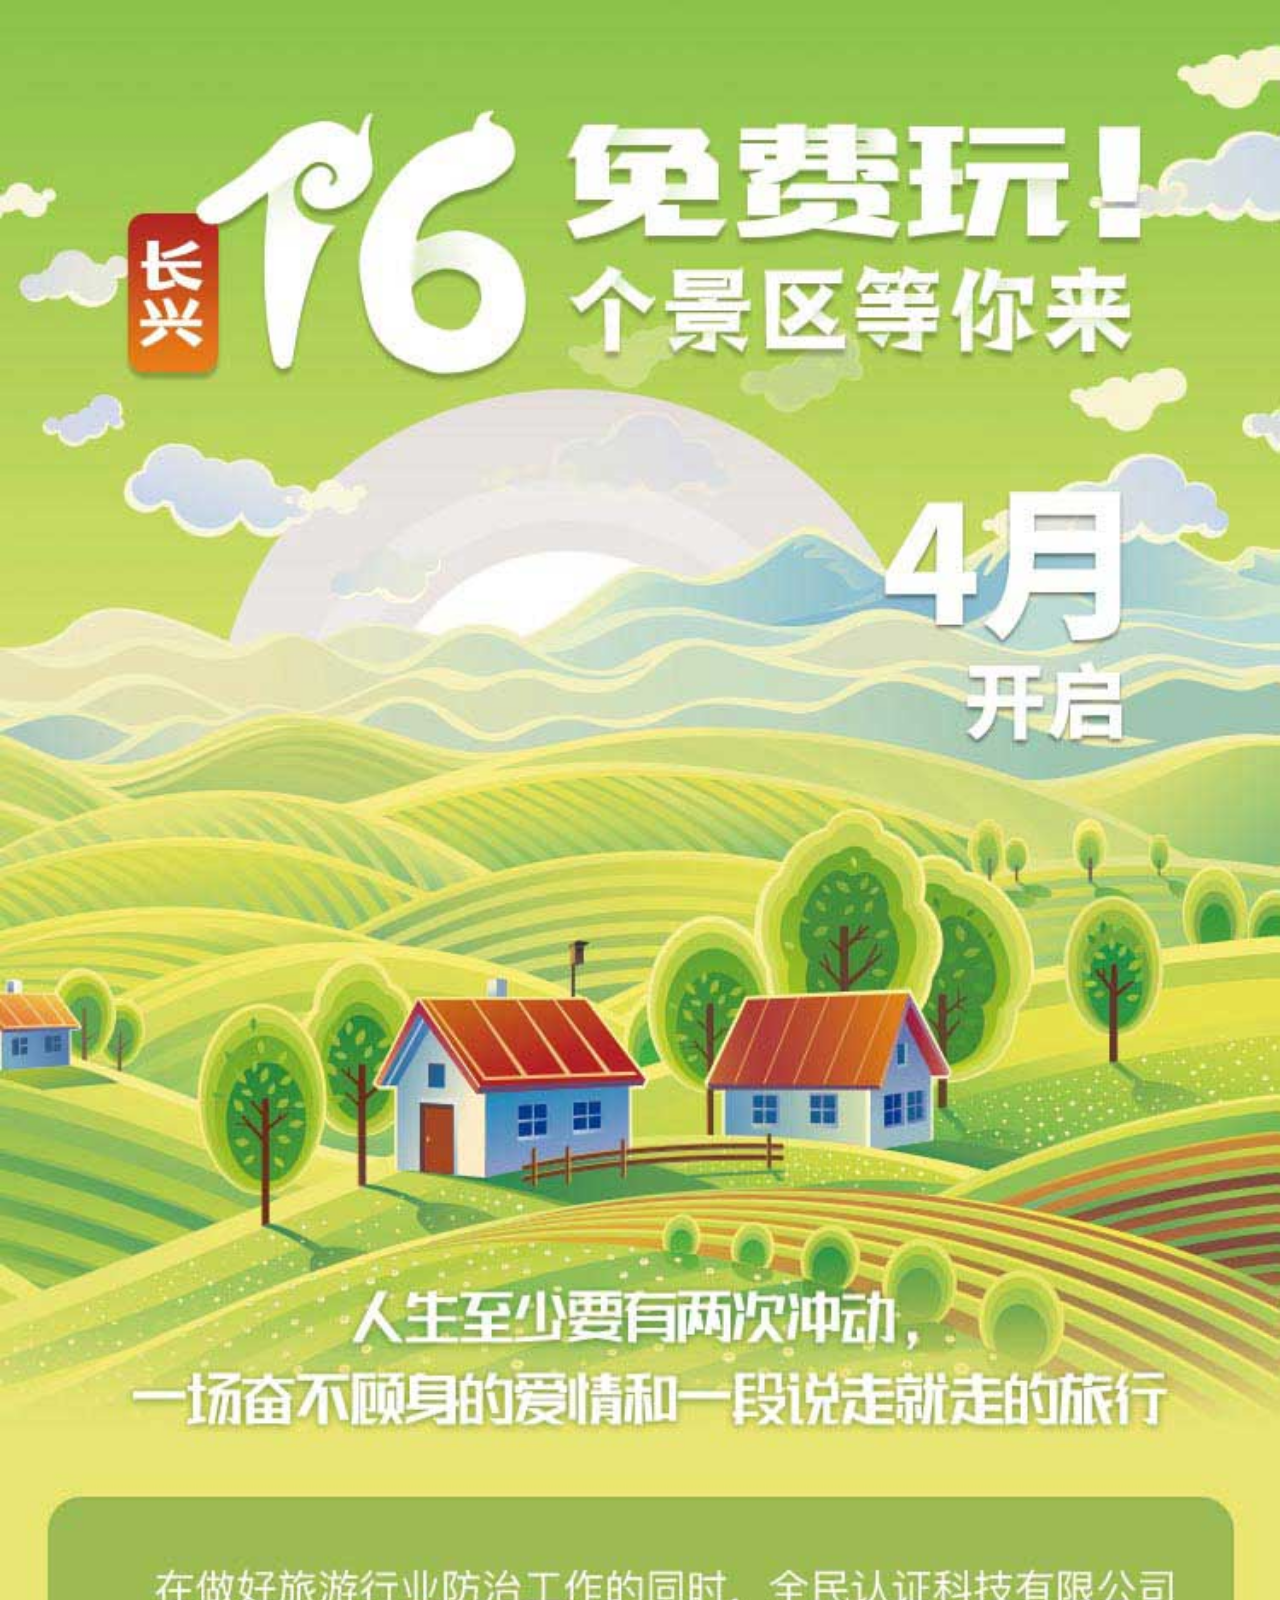
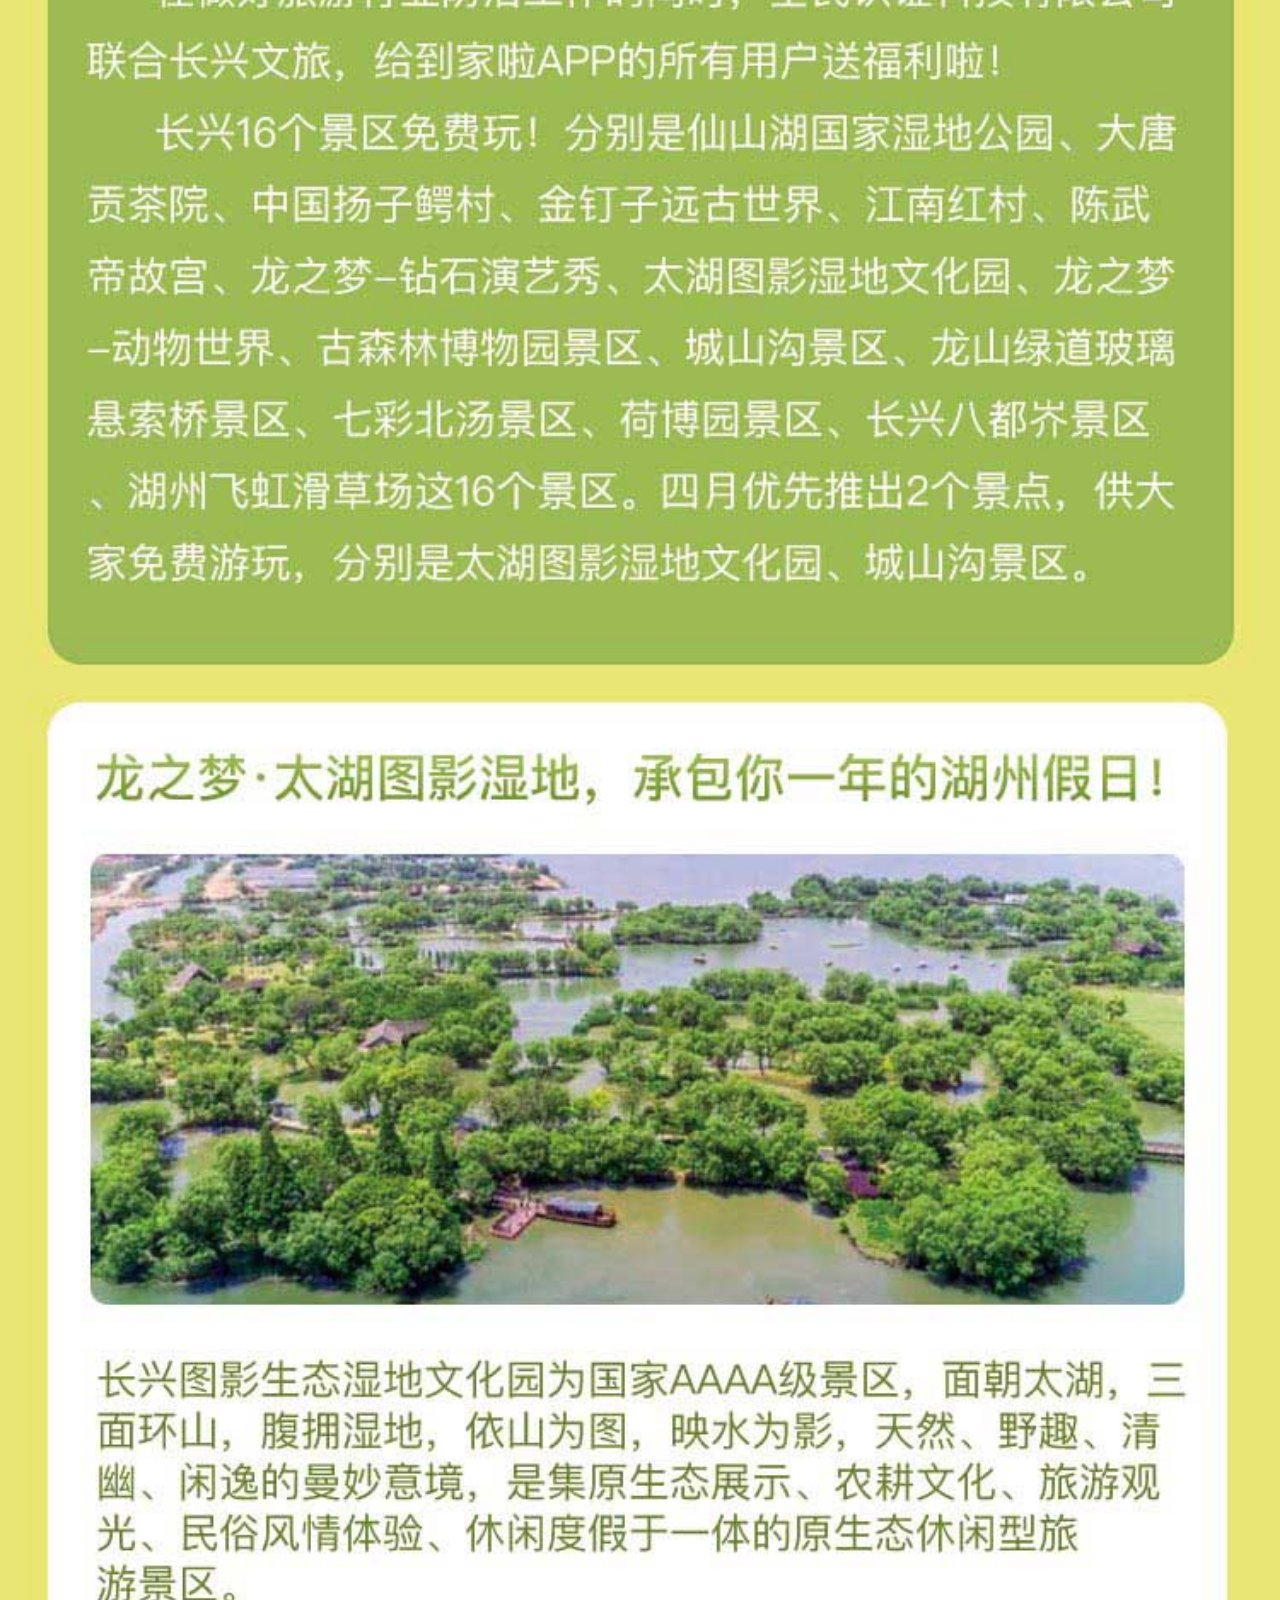
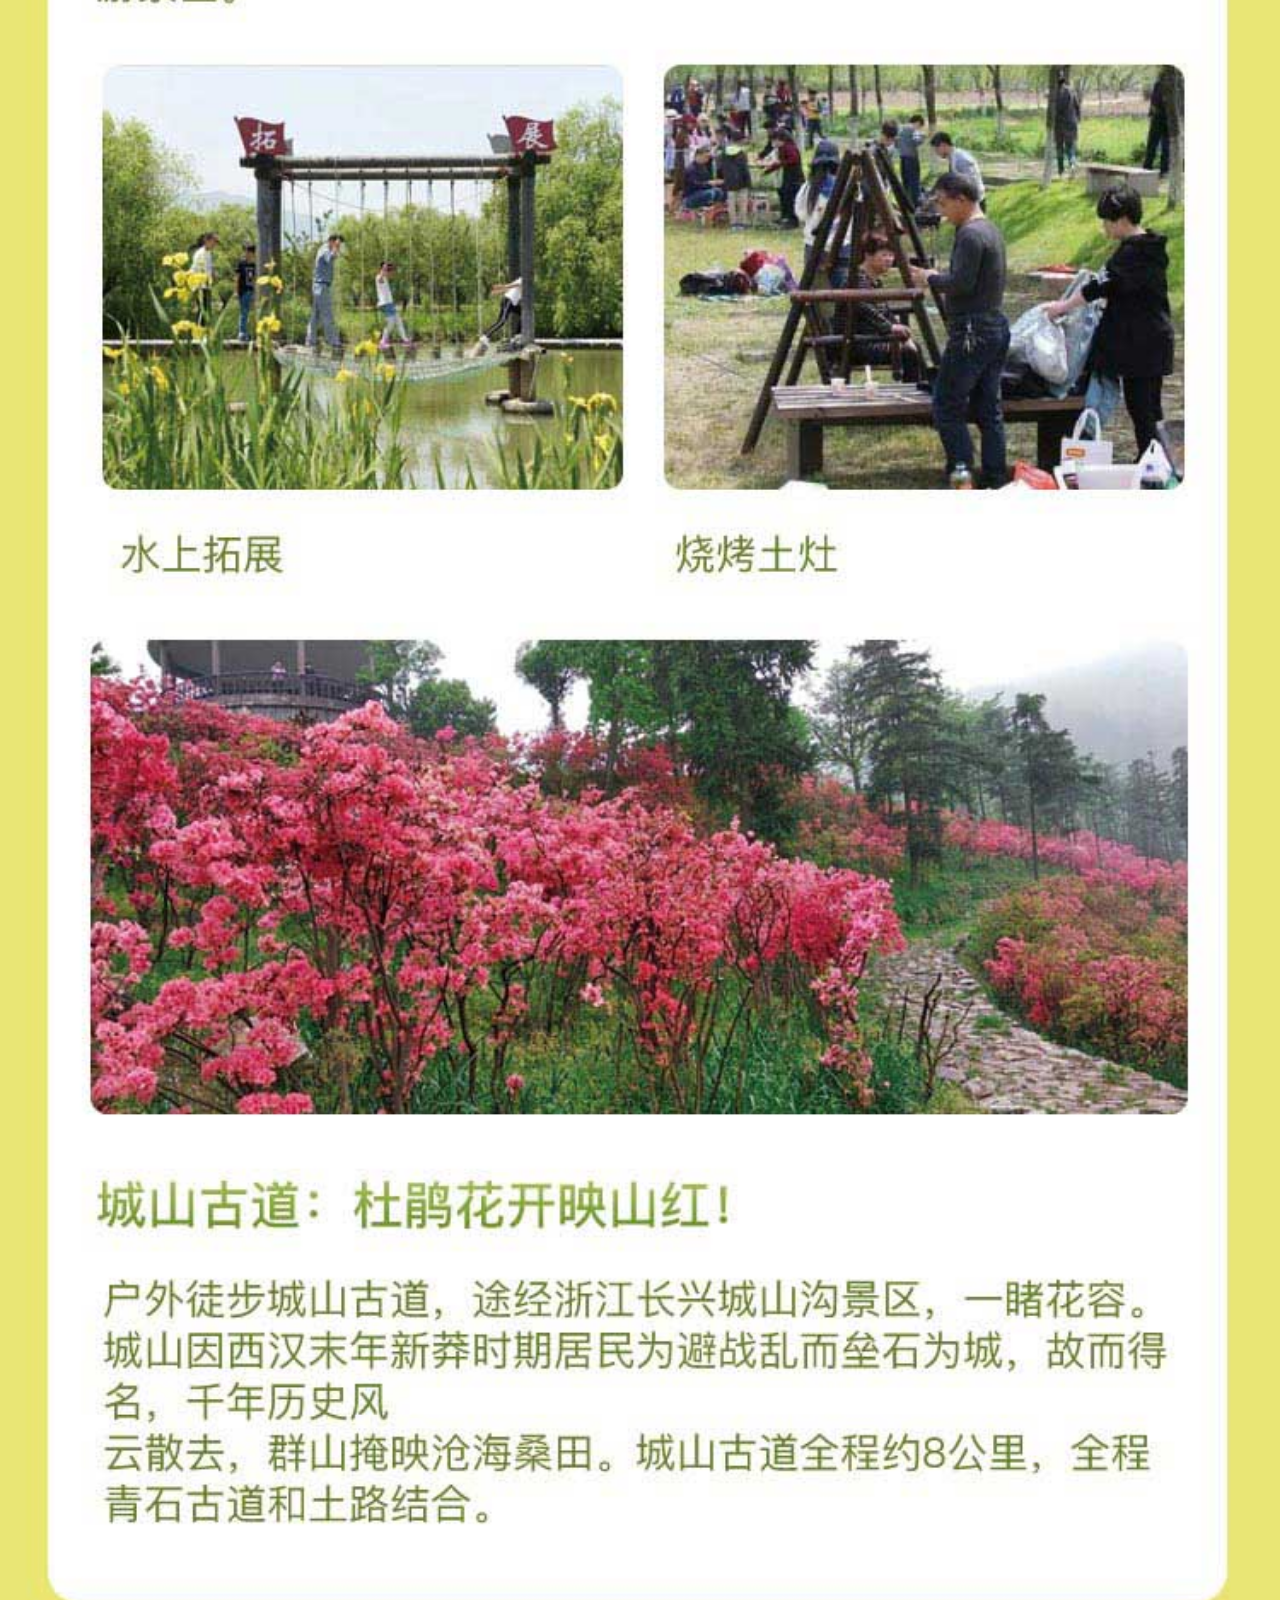
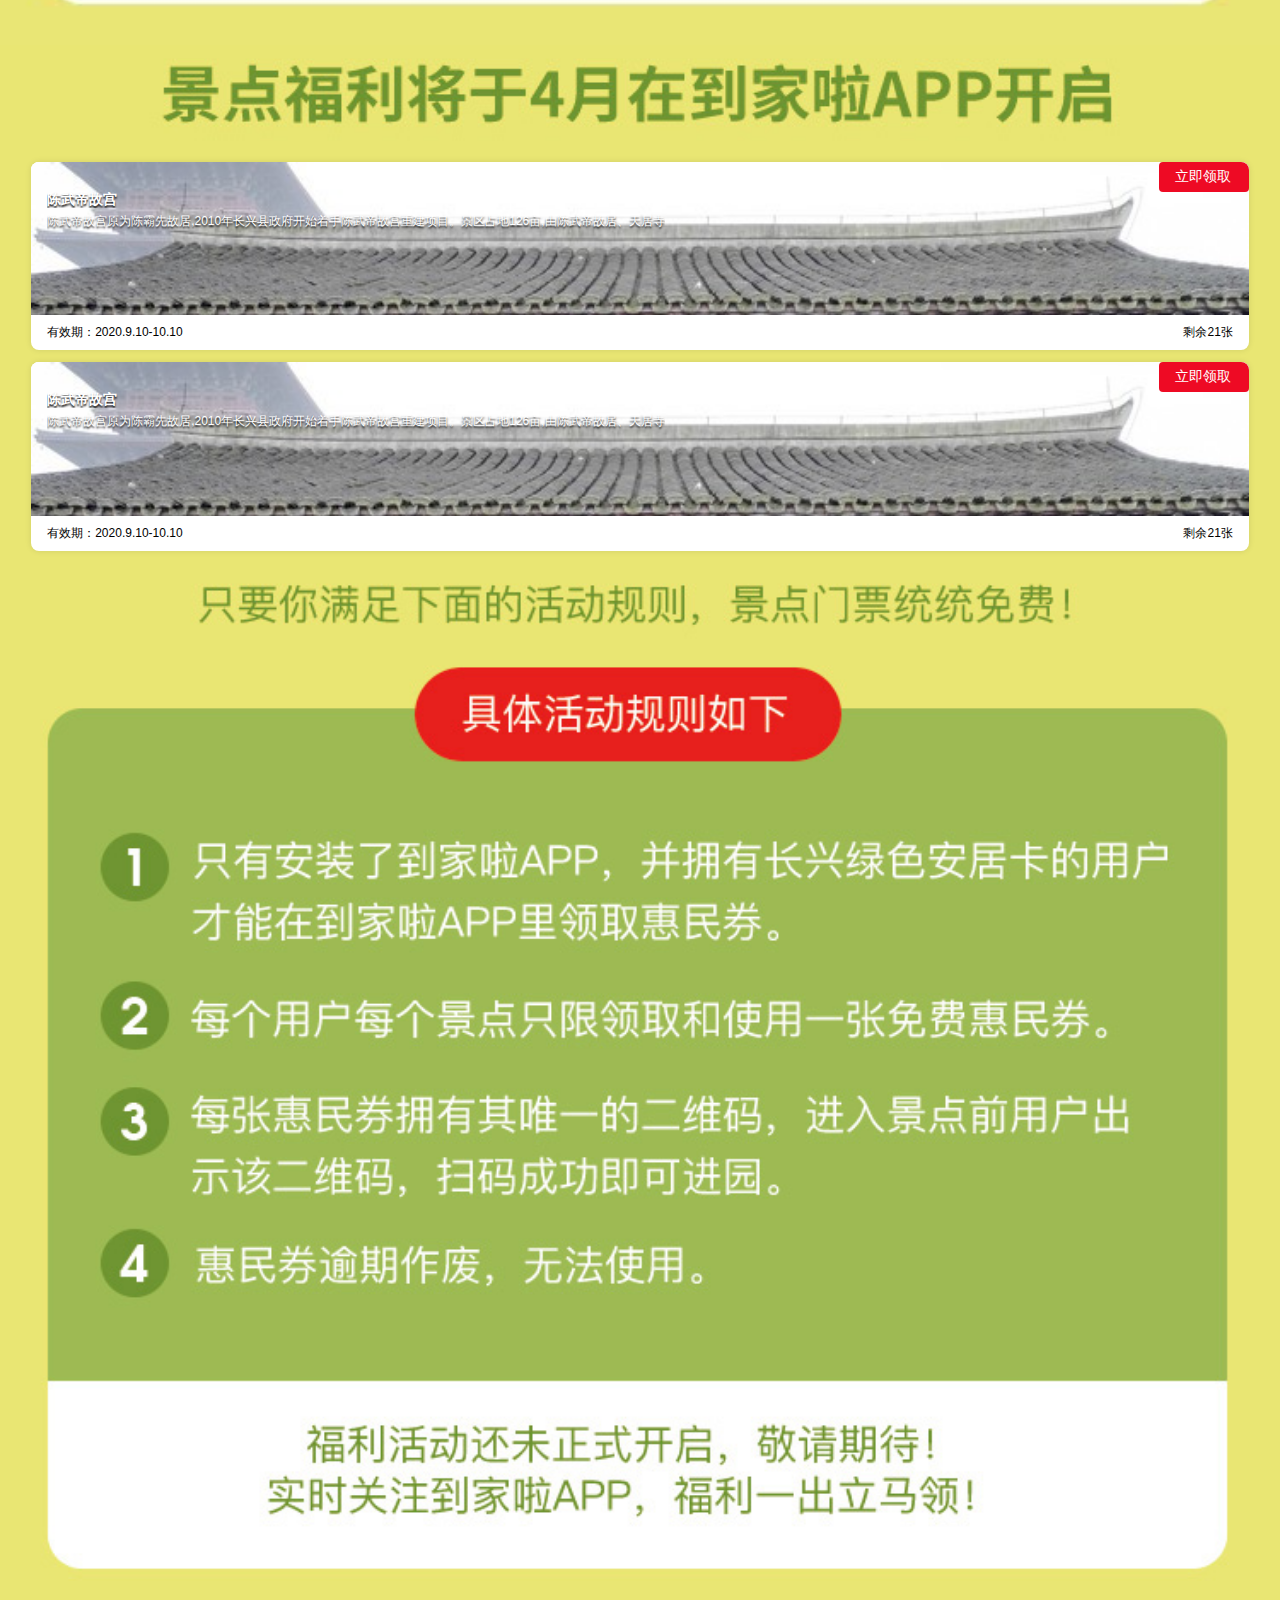
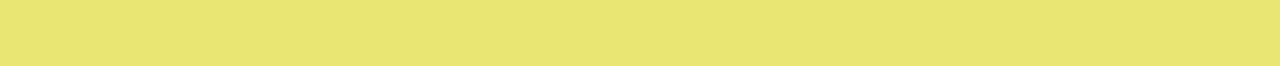
==== commit ef5ac764: "1" ====
--- a/index.html
+++ b/index.html
@@ -17,6 +17,7 @@
 <body style="background-color: #e9e673"> 
 	
 	<img src="images/ss_01.jpg" alt="" style="width: 100%">
+	<img src="images/ss_02.jpg" alt="" style="width: 100%">
 	<div class="insy">
 	<div class="card__thumb van-coupon">
 		<div class="coupon__content img" style="background-image: url(images/ff.jpeg);">
--- a/css/kj.css
+++ b/css/kj.css
@@ -231,7 +231,7 @@
     height: 250px;
     margin-top: 50px;
     margin-left: 10px;}
-
+.insy{margin: 1.5%;}
 .insy .van-coupon{margin: 12px;}
 
 
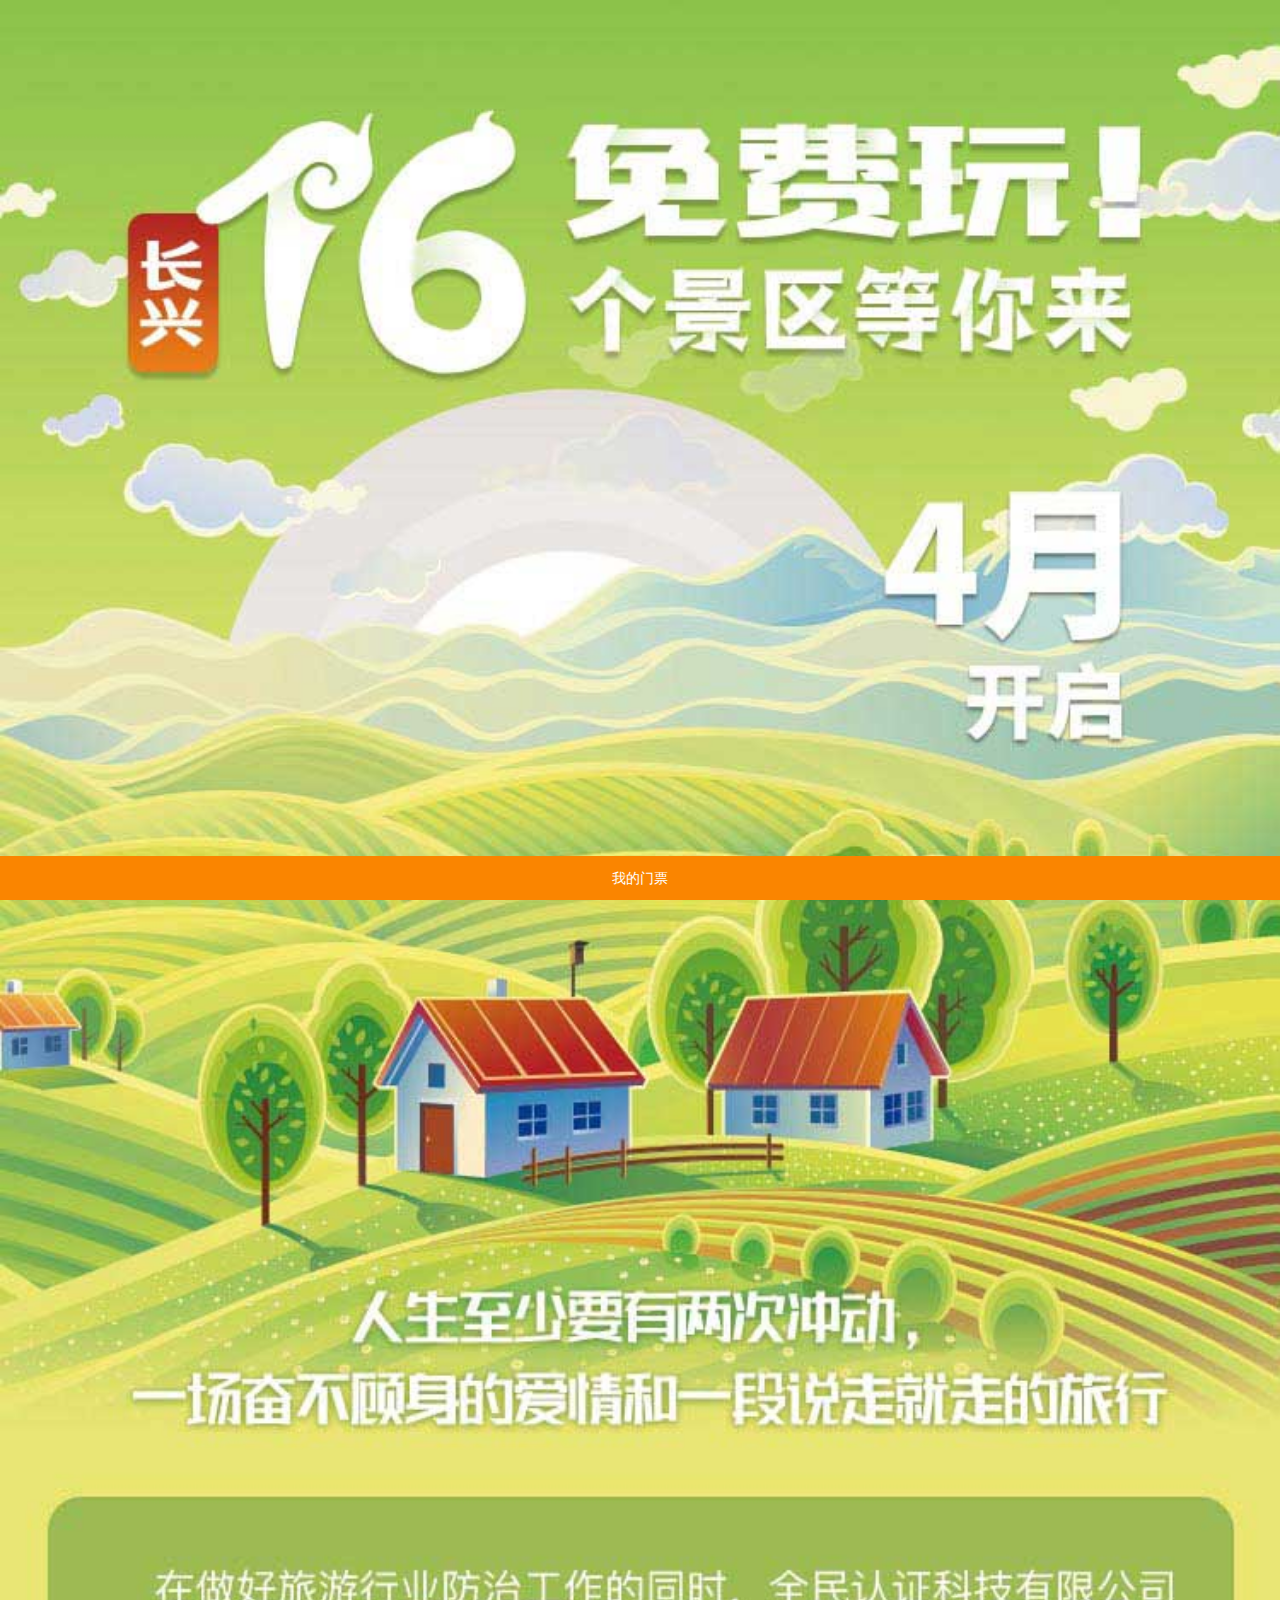
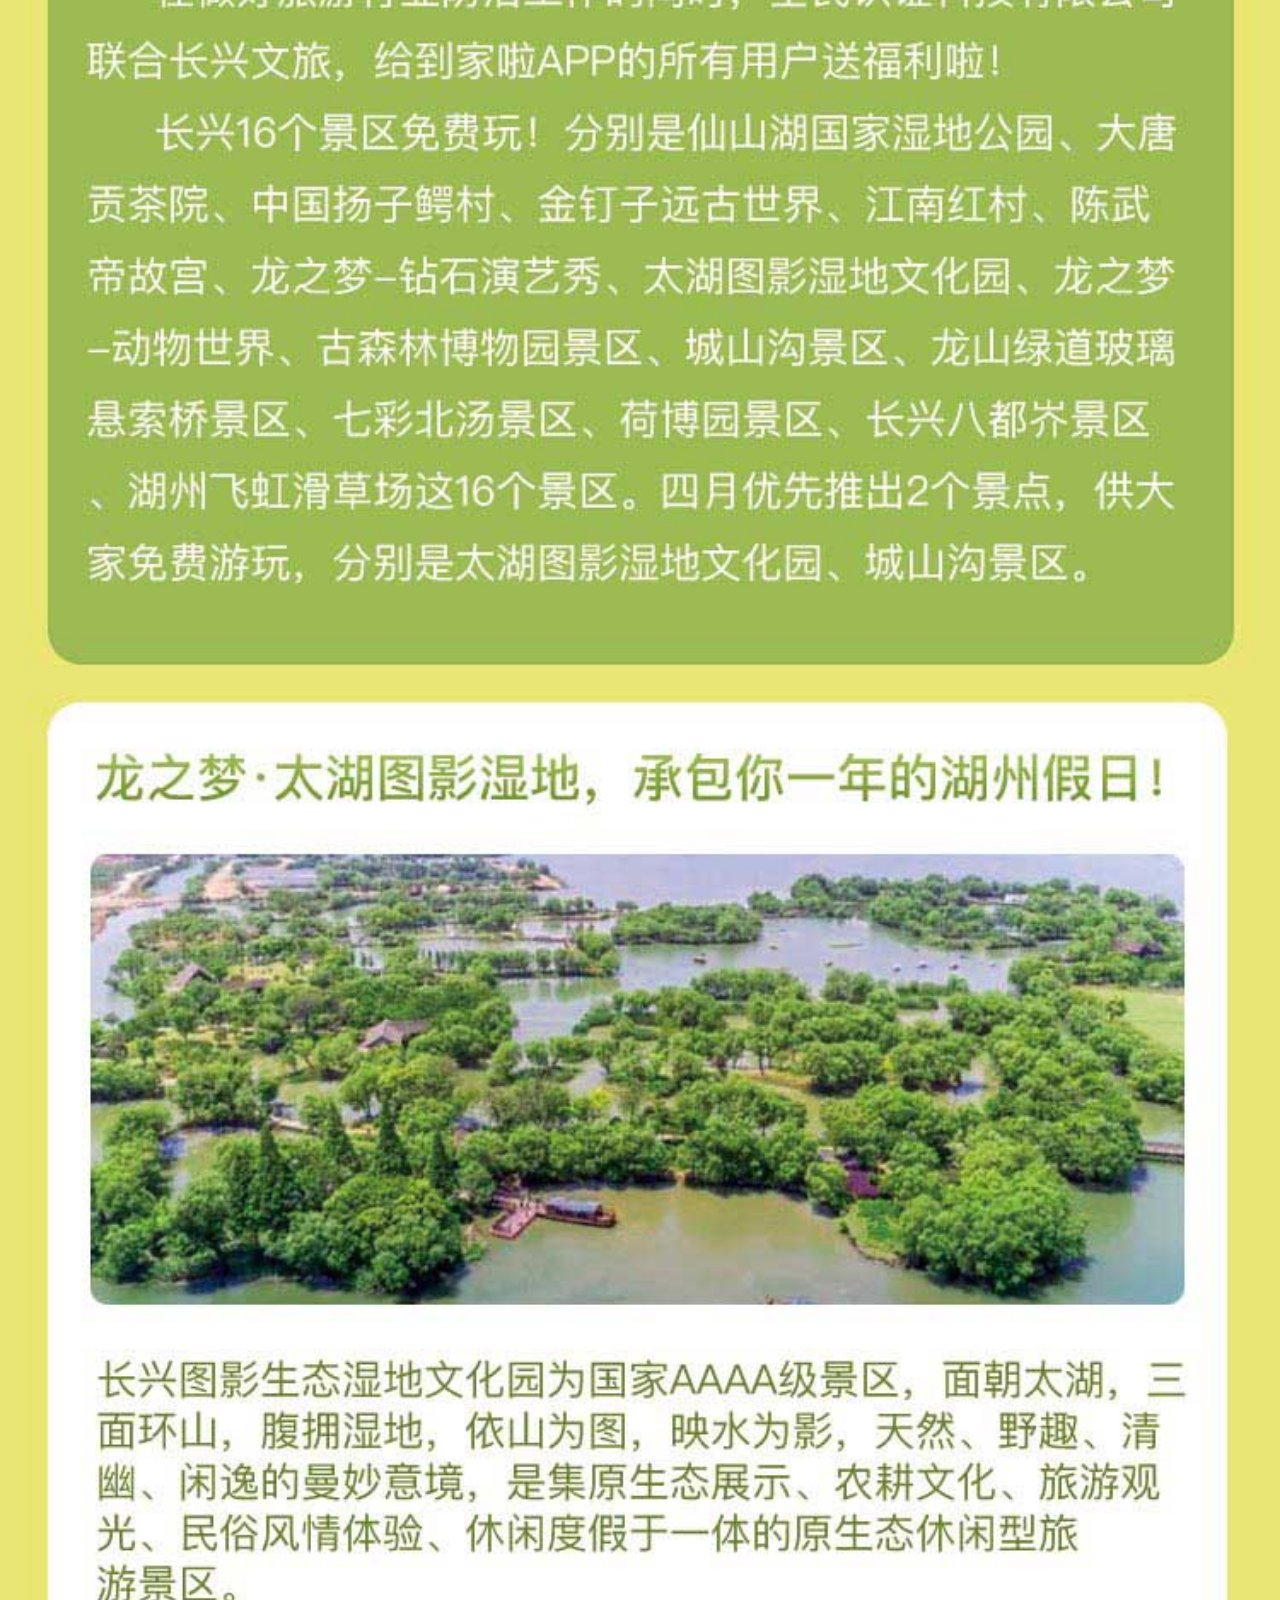
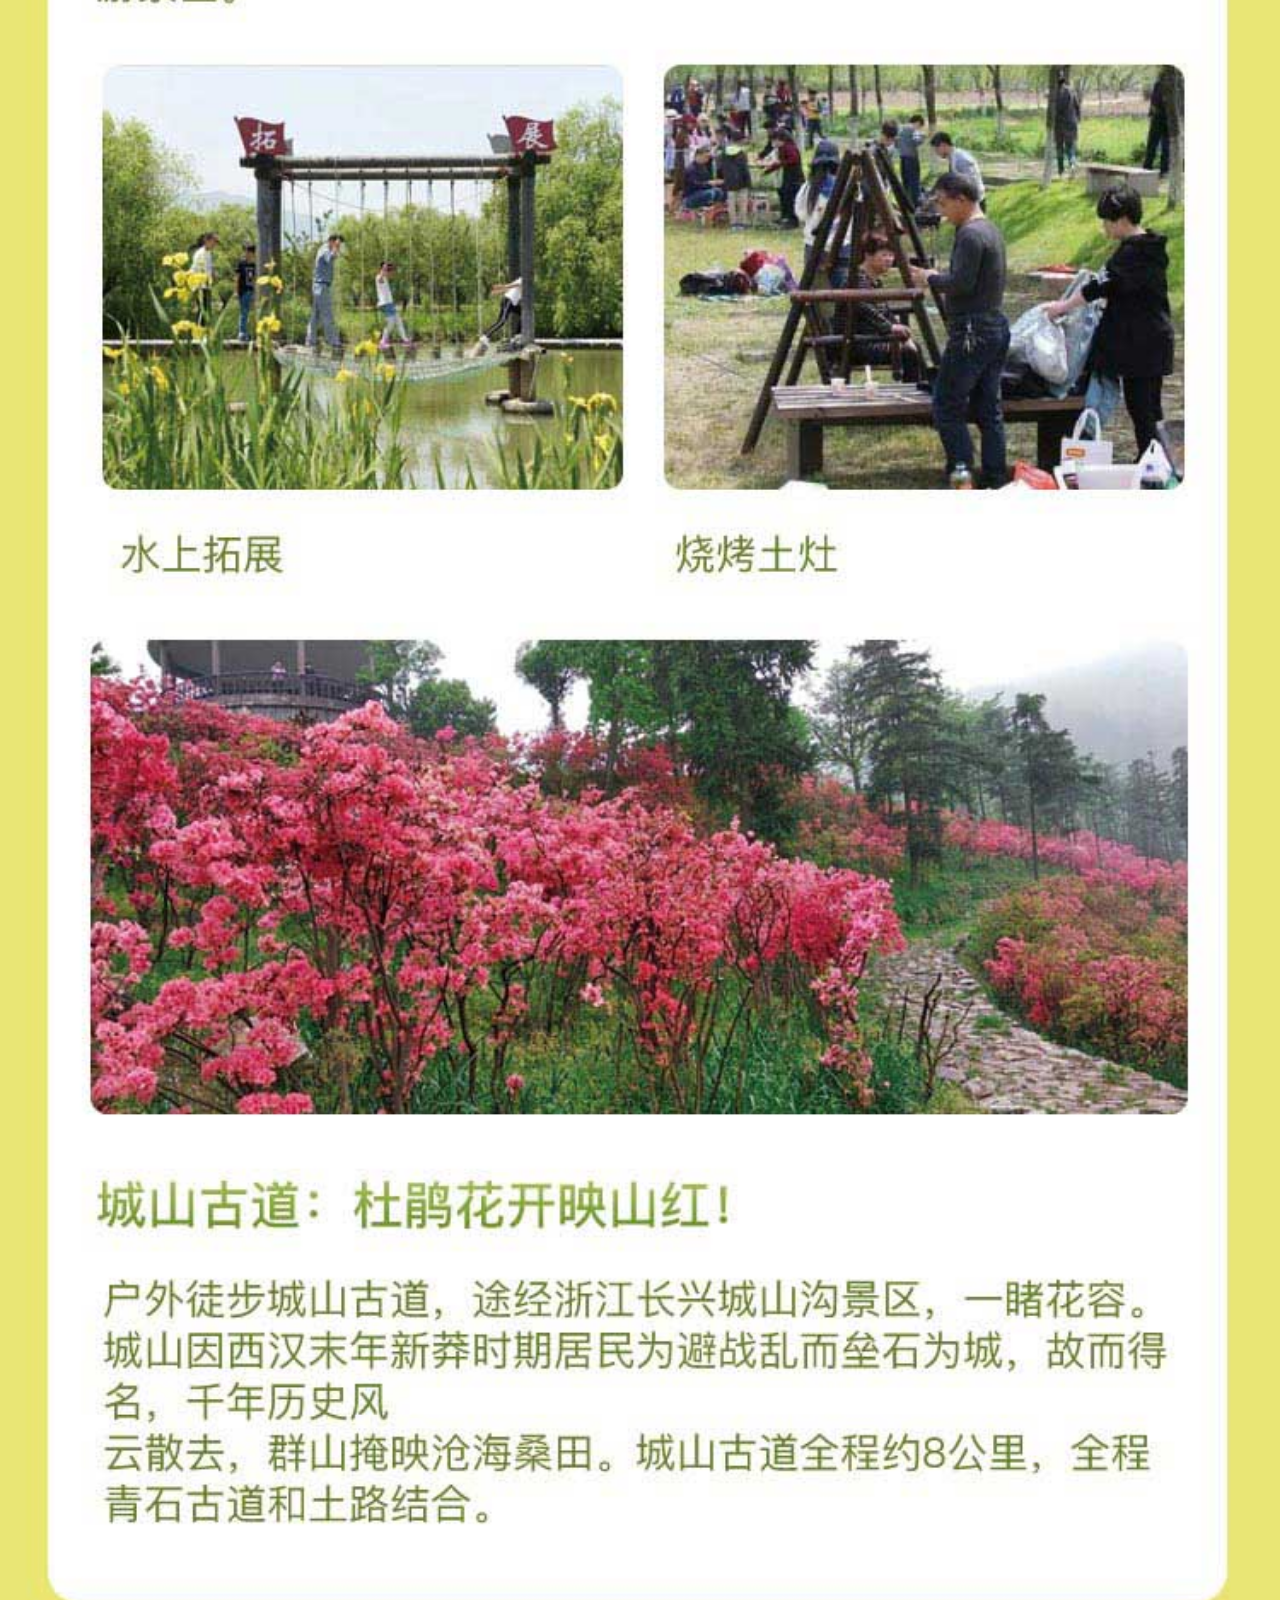
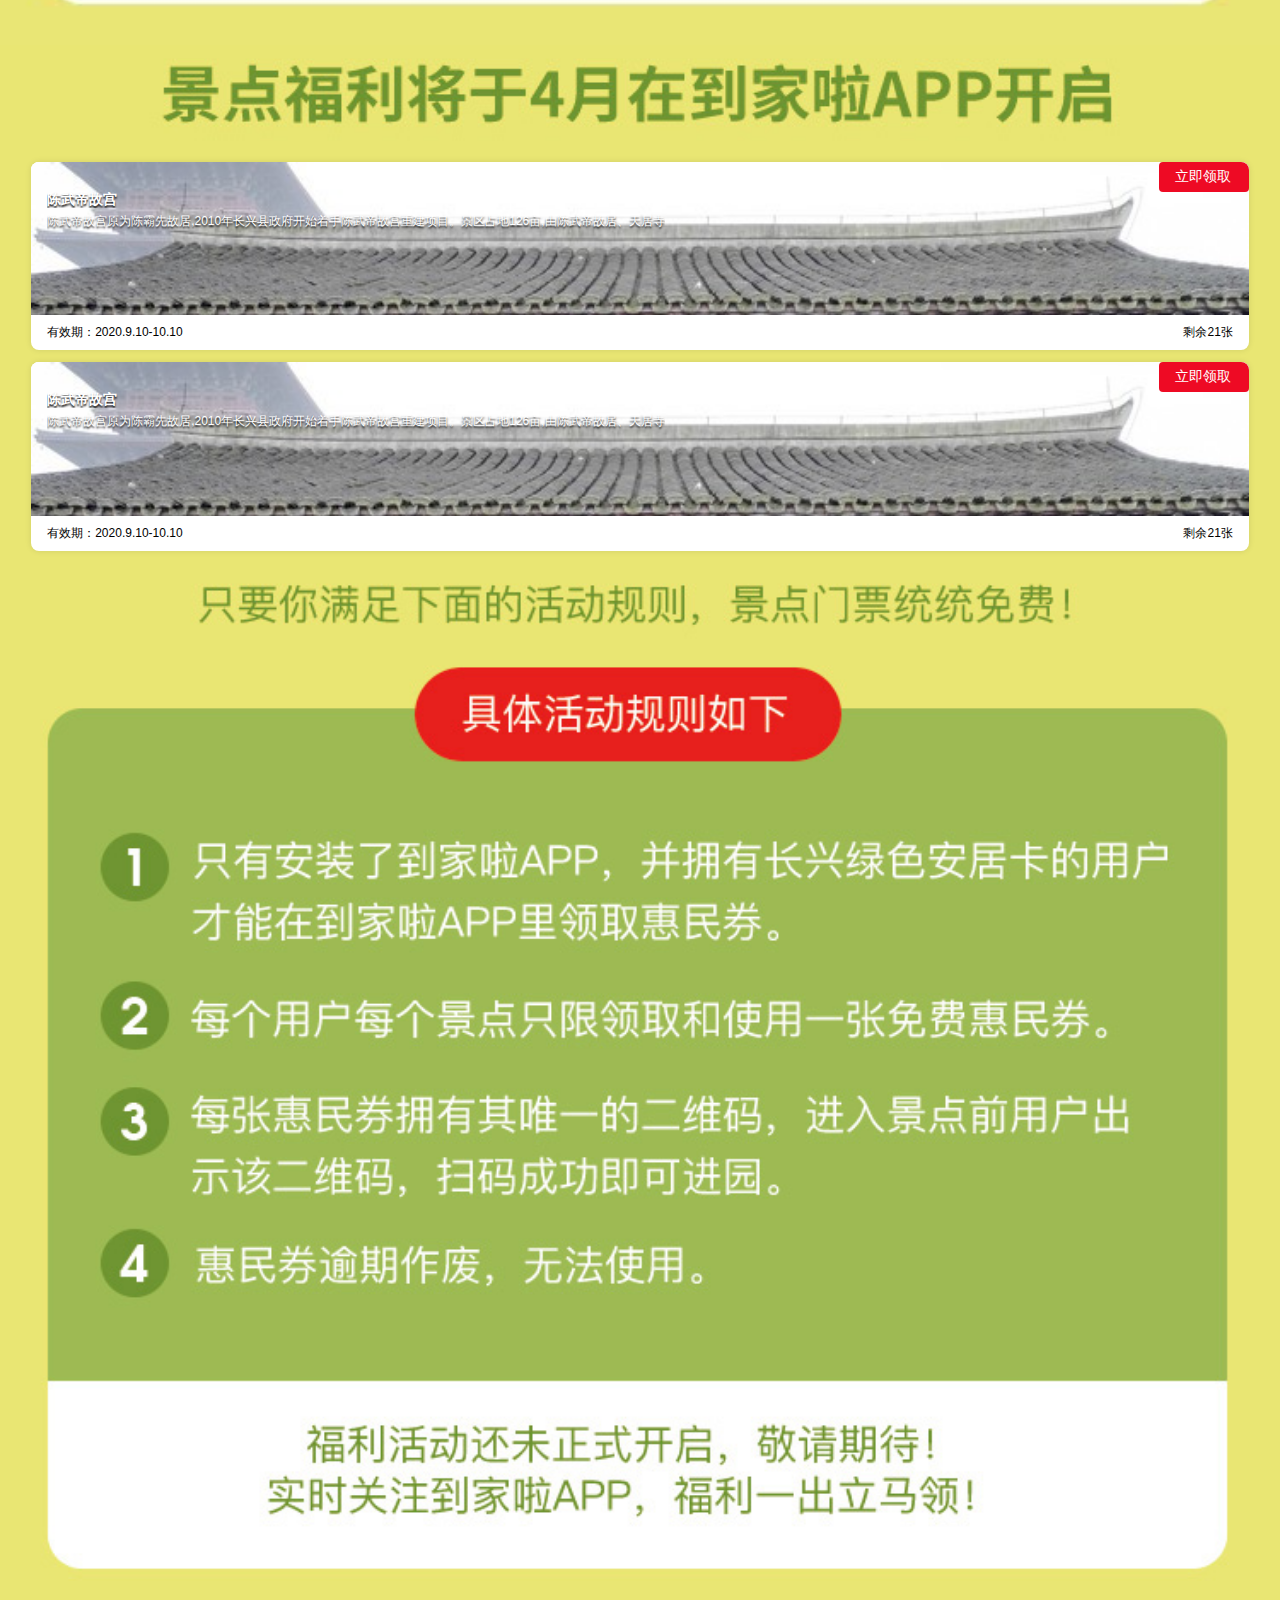
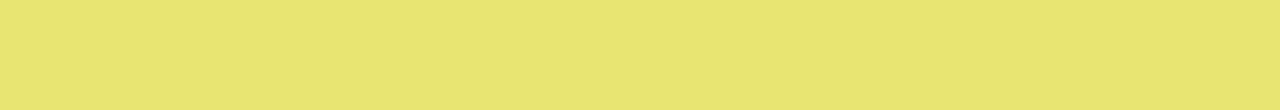
==== commit a7e8b2de: "1" ====
--- a/index.html
+++ b/index.html
@@ -7,7 +7,7 @@
 <meta name="format-detection" content="telephone=no" />
 <meta name="description" content="" />
 <meta http-equiv="Content-Type" content="text/html; charset=utf-8" />
-<title>核验门票</title>
+<title>免费玩！长兴16个景区等你来</title>
 <link rel="stylesheet" href="weui/weui.min.css">
 <link rel="stylesheet" href="weui/jquery-weui.min.css">
 <link rel="stylesheet" href="css/mangoui-common.css">
@@ -52,7 +52,8 @@
 		</div>
 	</div>
 	 <img src="images/ss_03.jpg" alt="" style="width: 100%">
-		
+		<div class="btn">我的门票</div>
+		 <div style="height: 44px;clear: both"></div>
 </body>
 	
 	
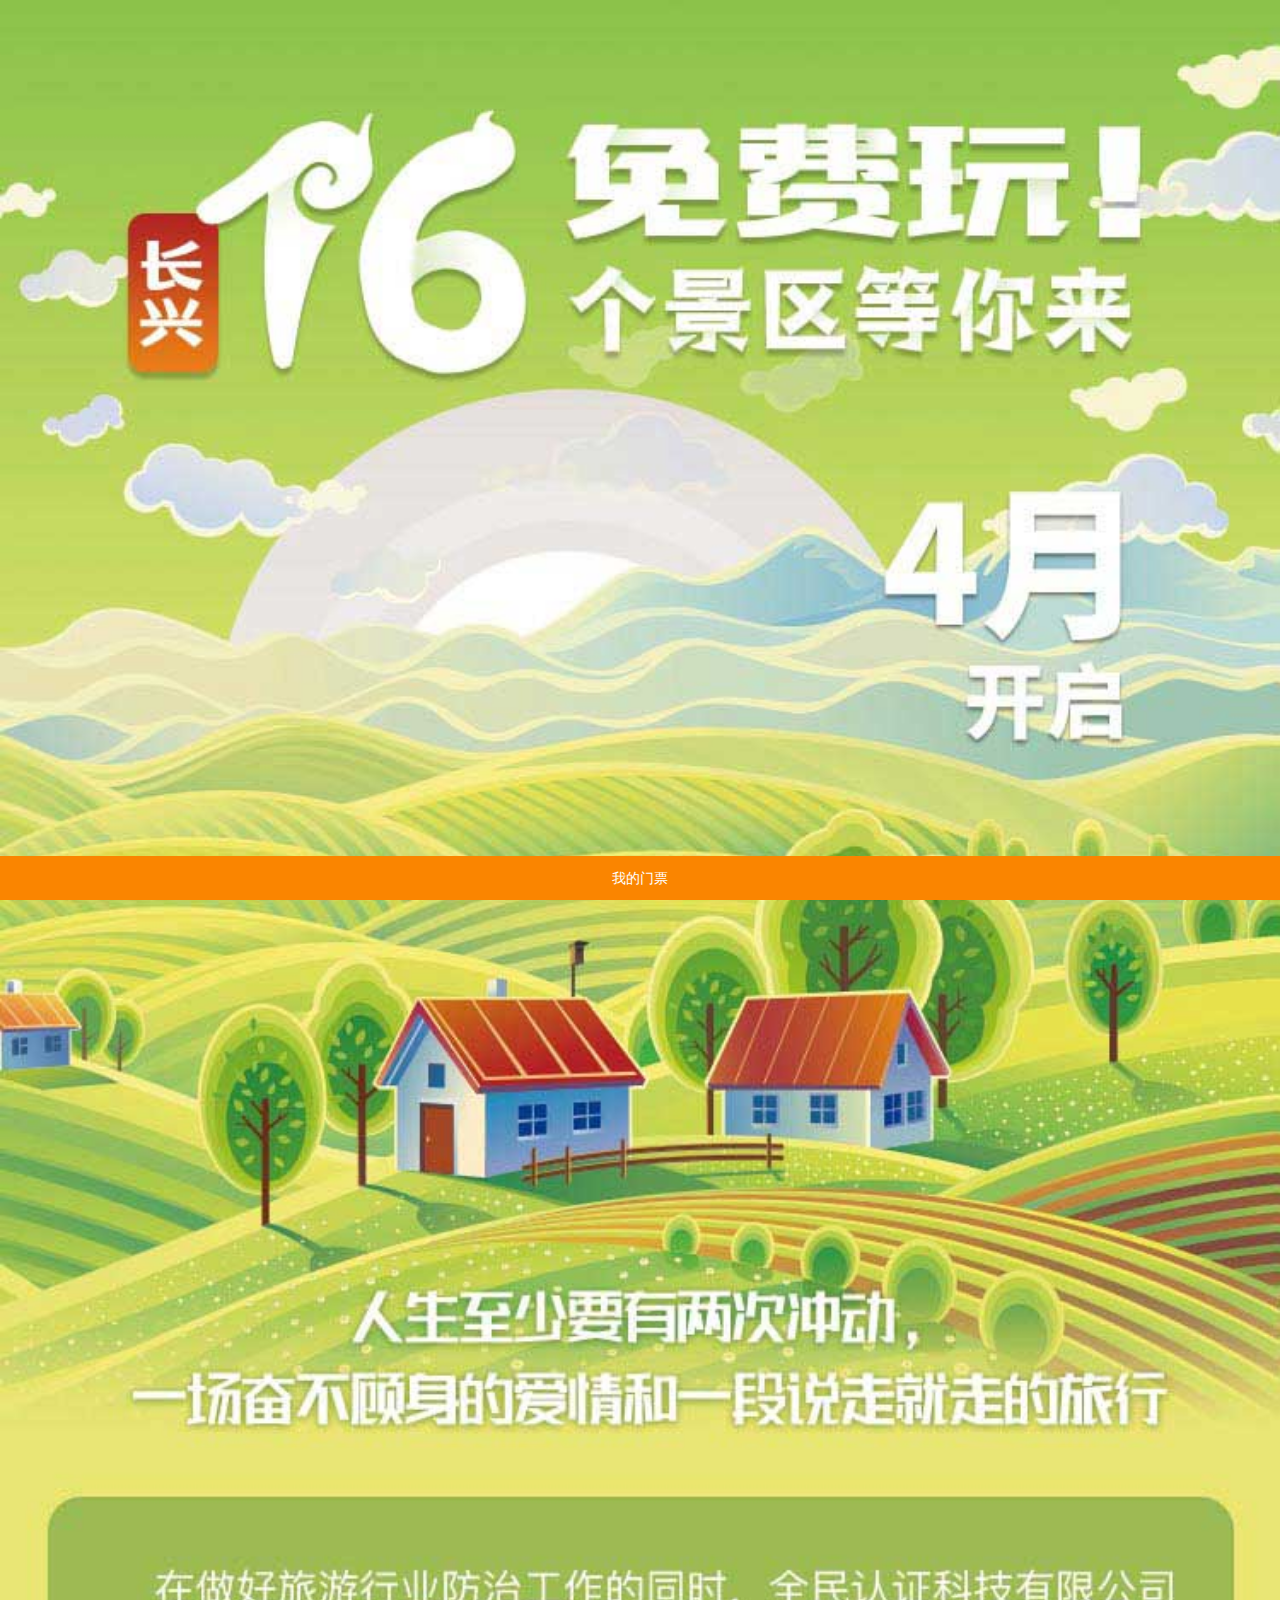
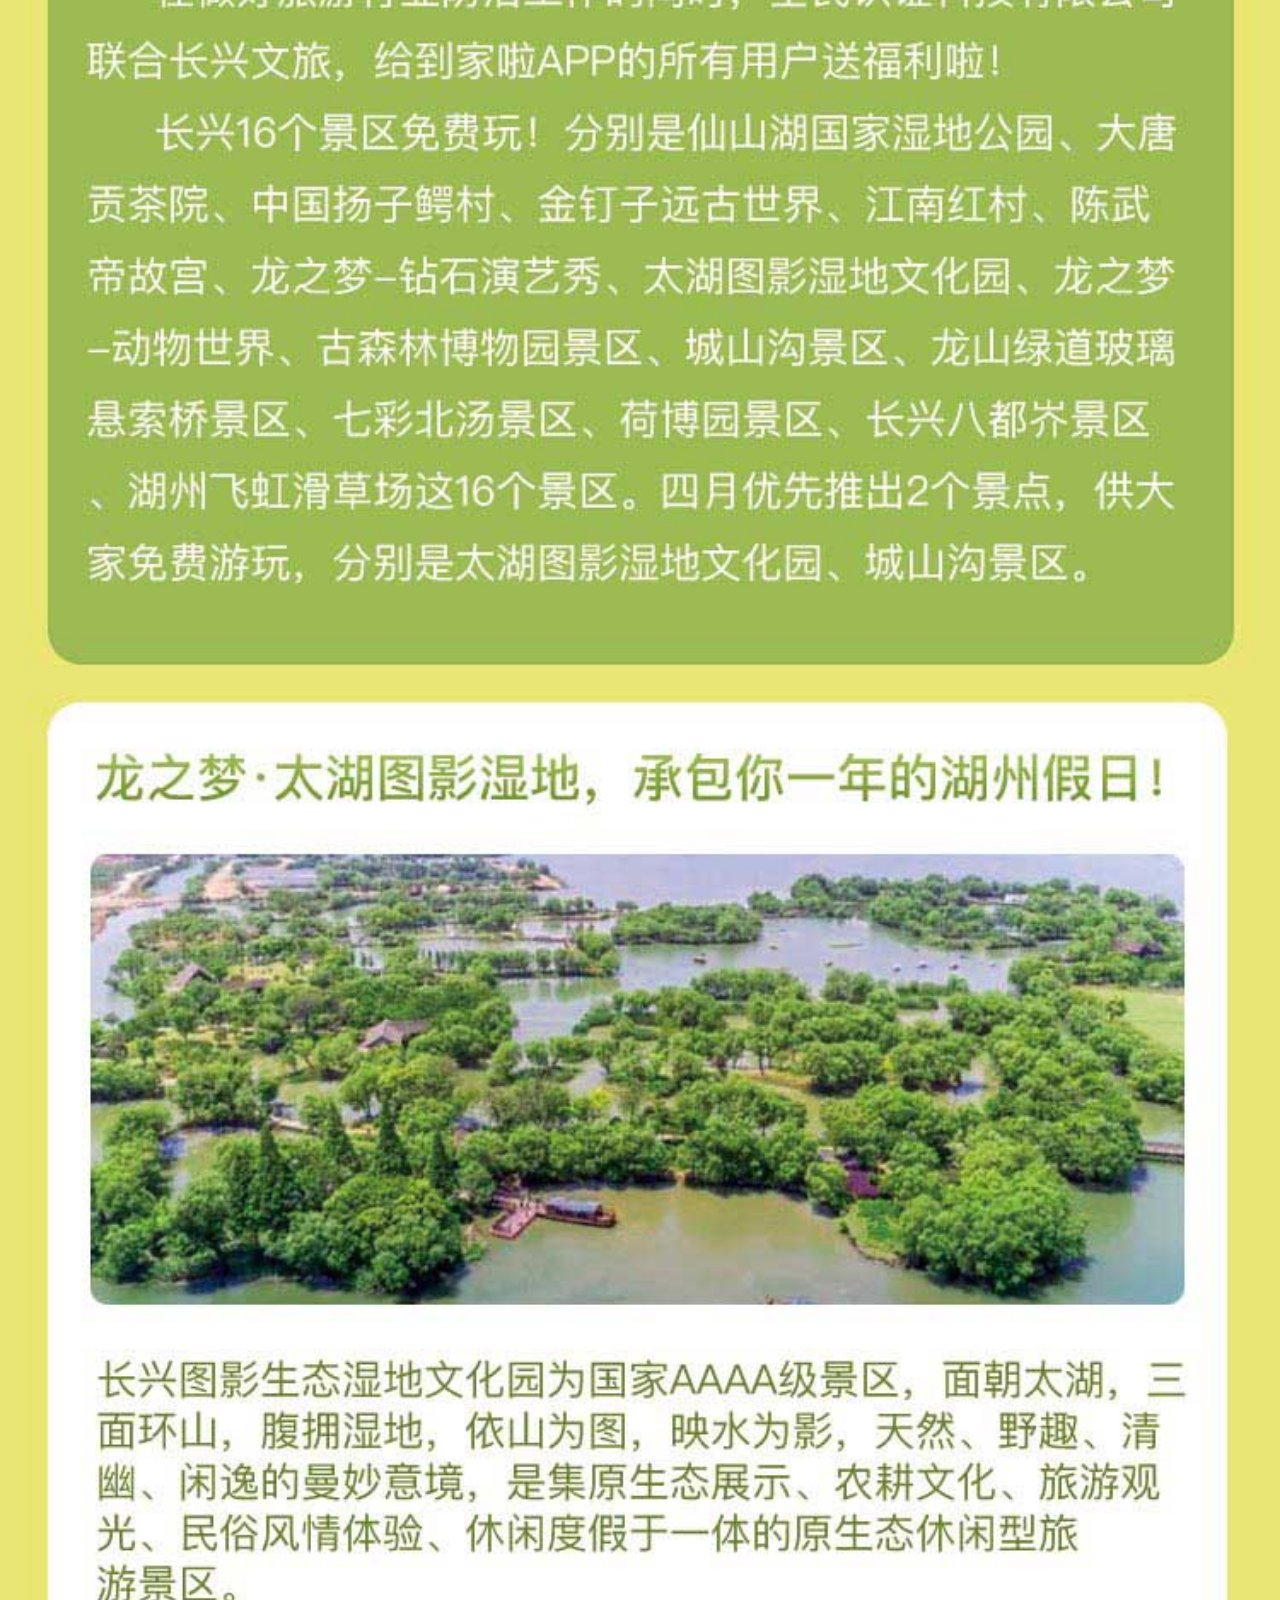
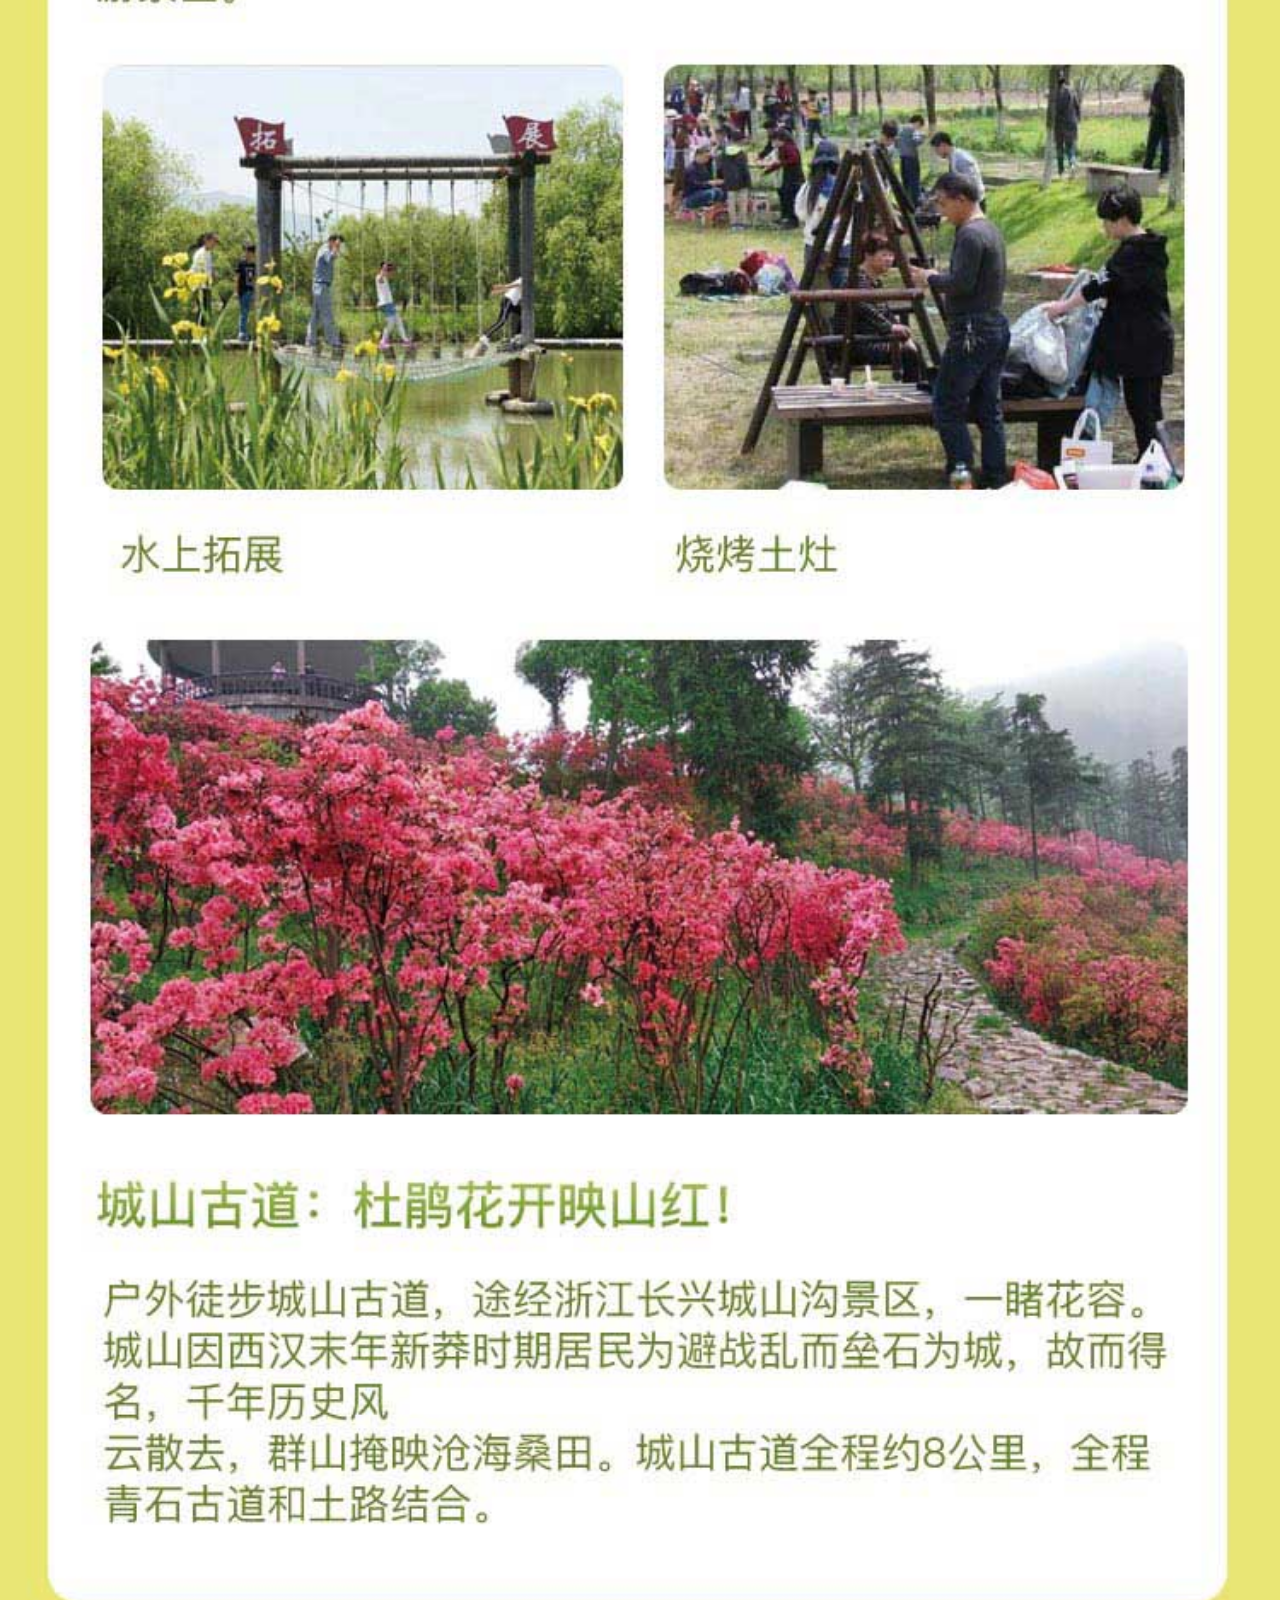
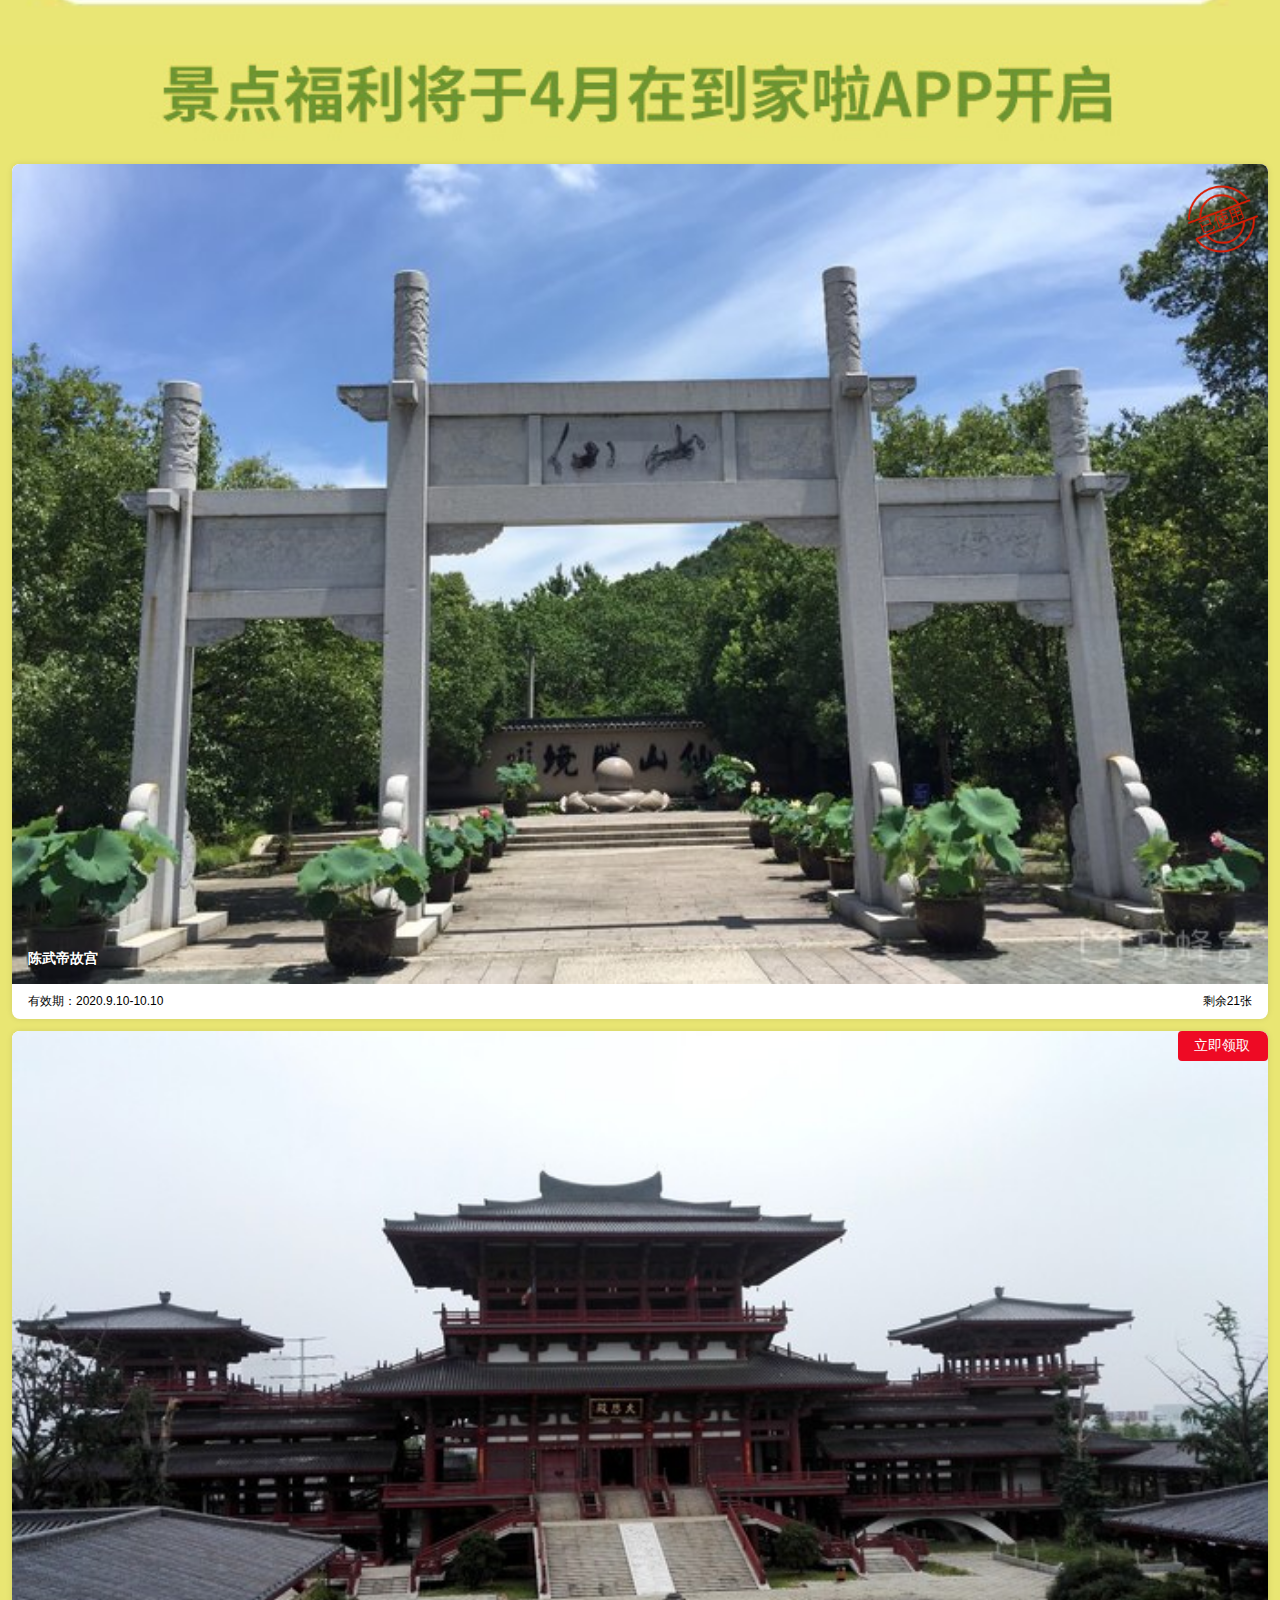
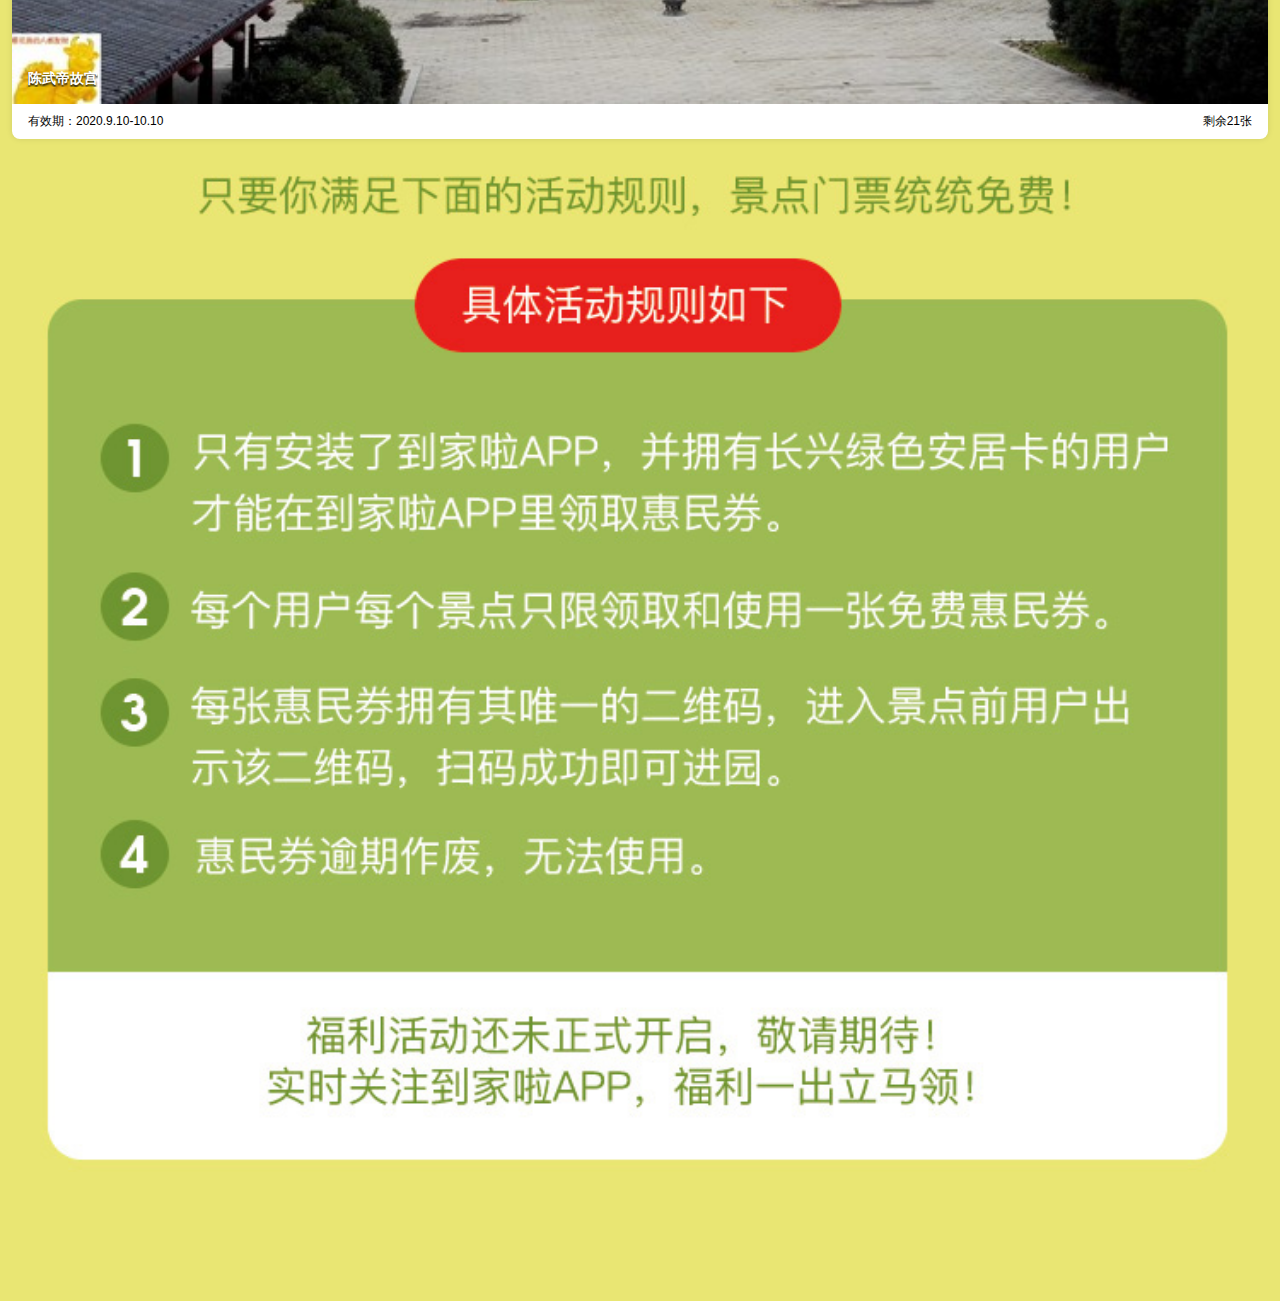
==== commit c7f4e1ca: "gengxin" ====
--- a/index.html
+++ b/index.html
@@ -19,15 +19,37 @@
 	<img src="images/ss_01.jpg" alt="" style="width: 100%">
 	<img src="images/ss_02.jpg" alt="" style="width: 100%">
 	<div class="insy">
-	<div class="card__thumb van-coupon">
-		<div class="coupon__content img" style="background-image: url(images/ff.jpeg);">
+	 <div class="card__thumb van-coupon ">
+		 <img src="images/ysy.png" style="width: 70px;height: 70px;position: absolute;right: 10px;top:20px;z-index: 10;">
+		 
+		<div class="coupon__content">
+			<div class="p">
+          <div class="name">陈武帝故宫</div>
+        </div>
+			<img src="images/hh.jpeg" style="width: 100%;z-index: 1;">
+<!--
    <div class="">
 	   <div class="van-card__tag1">
 	   <div class="van-tag van-tag--danger">立即领取</div></div>
-	<div class="p">
+	</div>
+-->
+		</div> 
+<div class="van-coupon__description">
+			<div>有效期：2020.9.10-10.10<span class="fr">剩余21张</span></div>	
+		</div>
+		</div>
+		
+	<div class="card__thumb van-coupon">
+			
+		<div class="coupon__content">
+			<div class="p">
           <div class="name">陈武帝故宫</div>
-          <div class="valid ">陈武帝故宫原为陈霸先故居,2010年长兴县政府开始着手陈武帝故宫重建项目。景区占地126亩,由陈武帝故居、天居寺</div>
+ 
         </div>
+			<img src="images/dd.jpeg" style="width: 100%;z-index: 1;">
+   <div class="">
+	   <div class="van-card__tag1">
+	   <div class="van-tag van-tag--danger">立即领取</div></div>
 	</div>
 		</div>
 <div class="van-coupon__description">
@@ -35,21 +57,7 @@
 		</div>
 		</div>
 		
-	<div class="card__thumb van-coupon">
-		<div class="coupon__content img" style="background-image: url(images/ff.jpeg);">
-   <div class="">
-	   <div class="van-card__tag1">
-	   <div class="van-tag van-tag--danger">立即领取</div></div>
-	<div class="p">
-          <div class="name">陈武帝故宫</div>
-          <div class="valid ">陈武帝故宫原为陈霸先故居,2010年长兴县政府开始着手陈武帝故宫重建项目。景区占地126亩,由陈武帝故居、天居寺</div>
-        </div>
-	</div>
-		</div>
-<div class="van-coupon__description">
-			<div>有效期：2020.9.10-10.10<span class="fr">剩余21张</span></div>	
-		</div>
-		</div>
+	 
 	</div>
 	 <img src="images/ss_03.jpg" alt="" style="width: 100%">
 		<div class="btn">我的门票</div>
--- a/css/kj.css
+++ b/css/kj.css
@@ -26,9 +26,9 @@
 }
 		.p{display: block;
 position: absolute;
-top: 24px;
+bottom: 44px;
 padding: 4px 16px;
-z-index: 1;
+z-index: 5;
 }
 		.name{margin-bottom: 4px;
 font-weight: bold;
@@ -67,7 +67,7 @@
 -webkit-align-items: center;
 align-items: center;
 box-sizing: border-box;
-min-height: 84px;
+min-height: 120px;
 color: #fff;
 background-color: #fff;
 
@@ -106,7 +106,7 @@
 position: absolute;
 top: 0px;
 right: 0px;
-z-index: 1;
+z-index: 10;
 
 }
 		.van-card__tag1 .van-tag--danger {
@@ -127,7 +127,7 @@
 margin-top: 12px;
 
 }
-.img{height: 6rem;background-position:left top;background-size: cover}
+.img{height: 7rem;background-position:left top;background-size: cover}
 
 
 .hy .van-tag{display: inline-flex;
@@ -138,9 +138,6 @@
 color: #fff;
 font-size: 14px;
 line-height: normal;
-border-radius: 0px;
-height: 6rem;
-    width: 65px;
 font-weight: 700;
 }
 
@@ -155,7 +152,7 @@
 
 .gq{filter: grayscale(100%);
 -webkit-filter: grayscale(100%);
-opacity: 0.8;
+opacity: 1;
 
 }
 .view-title {
@@ -221,7 +218,8 @@
     margin-left: 10px;
     padding-top: 50px;
     }
-	.texgo img{text-align: center;margin: 0 auto;width: 50px;height: 50px;margin: 10px auto;}
+	.texgo img{text-align: center;margin: 10px auto;width: 50px;height: 50px;
+		 }
 	.zzz{margin: 0 auto;
     border-radius: 6px;
     background-color: rgba(255,255,255,0.8);
@@ -231,11 +229,17 @@
     height: 250px;
     margin-top: 50px;
     margin-left: 10px;}
-.insy{margin: 1.5%;}
+.insy{padding: 10px 0px;}
 .insy .van-coupon{margin: 12px;}
 
 
-
-
-
-
+.gzkl{margin:30px 12px 20px 12px;clear: both; background-color: #fff;border-radius: 10px;padding:20px;position: relative}
+.gzbt{position: absolute;top:-10px;left:0;right:0;text-align: center;background-color: #e6201d;  border-radius: 100px; width: 130px;height: 28px;line-height: 28px; margin: 0 auto;font-size: 12px;color: #fff}
+.gznav{padding-top: 10px;line-height:24px;font-size: 14px;}
+.gz2{text-align: center;font-size: 14px;color: #6e952e;padding-bottom: 20px;line-height: 20px;}
+
+.weui-popup__container{z-index: 9999;}
+.weui-popup__modal{background-color: #fff;padding:0px 20px 20px 20px;}
+
+ 
+
